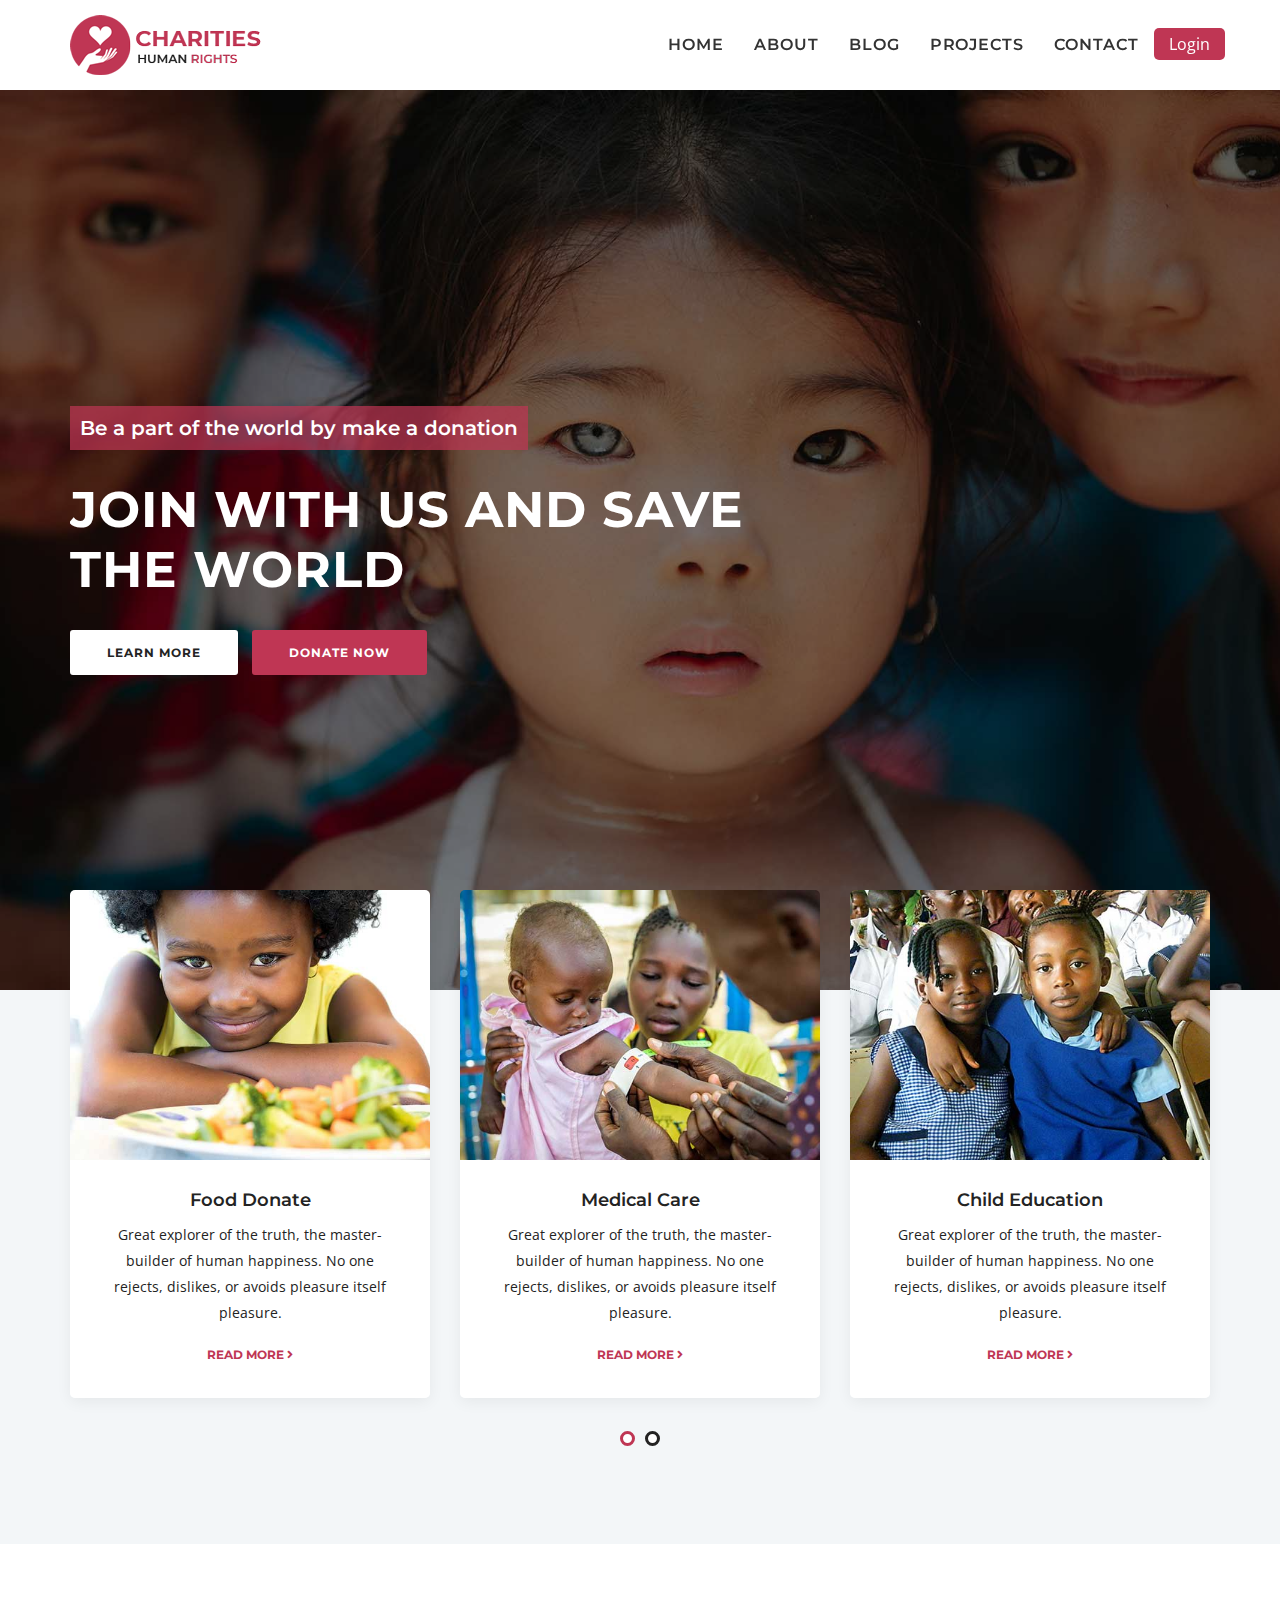
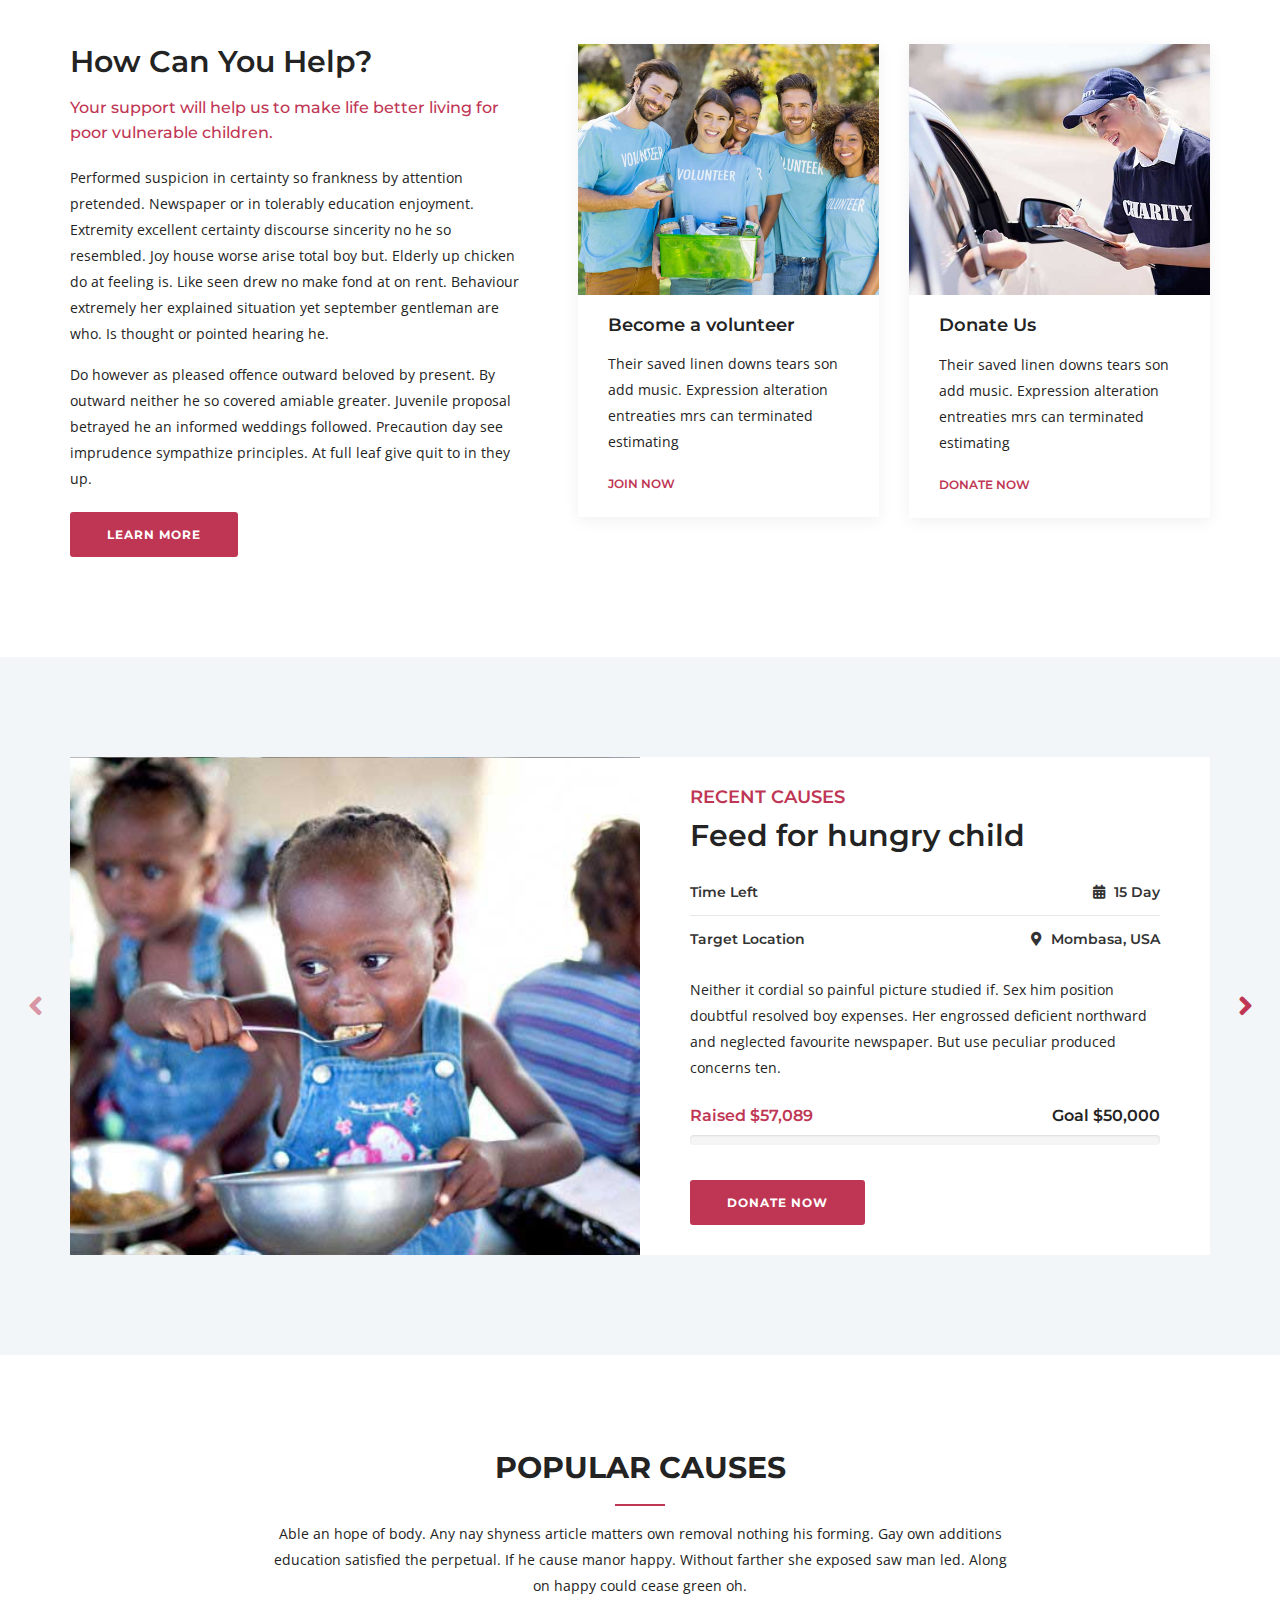
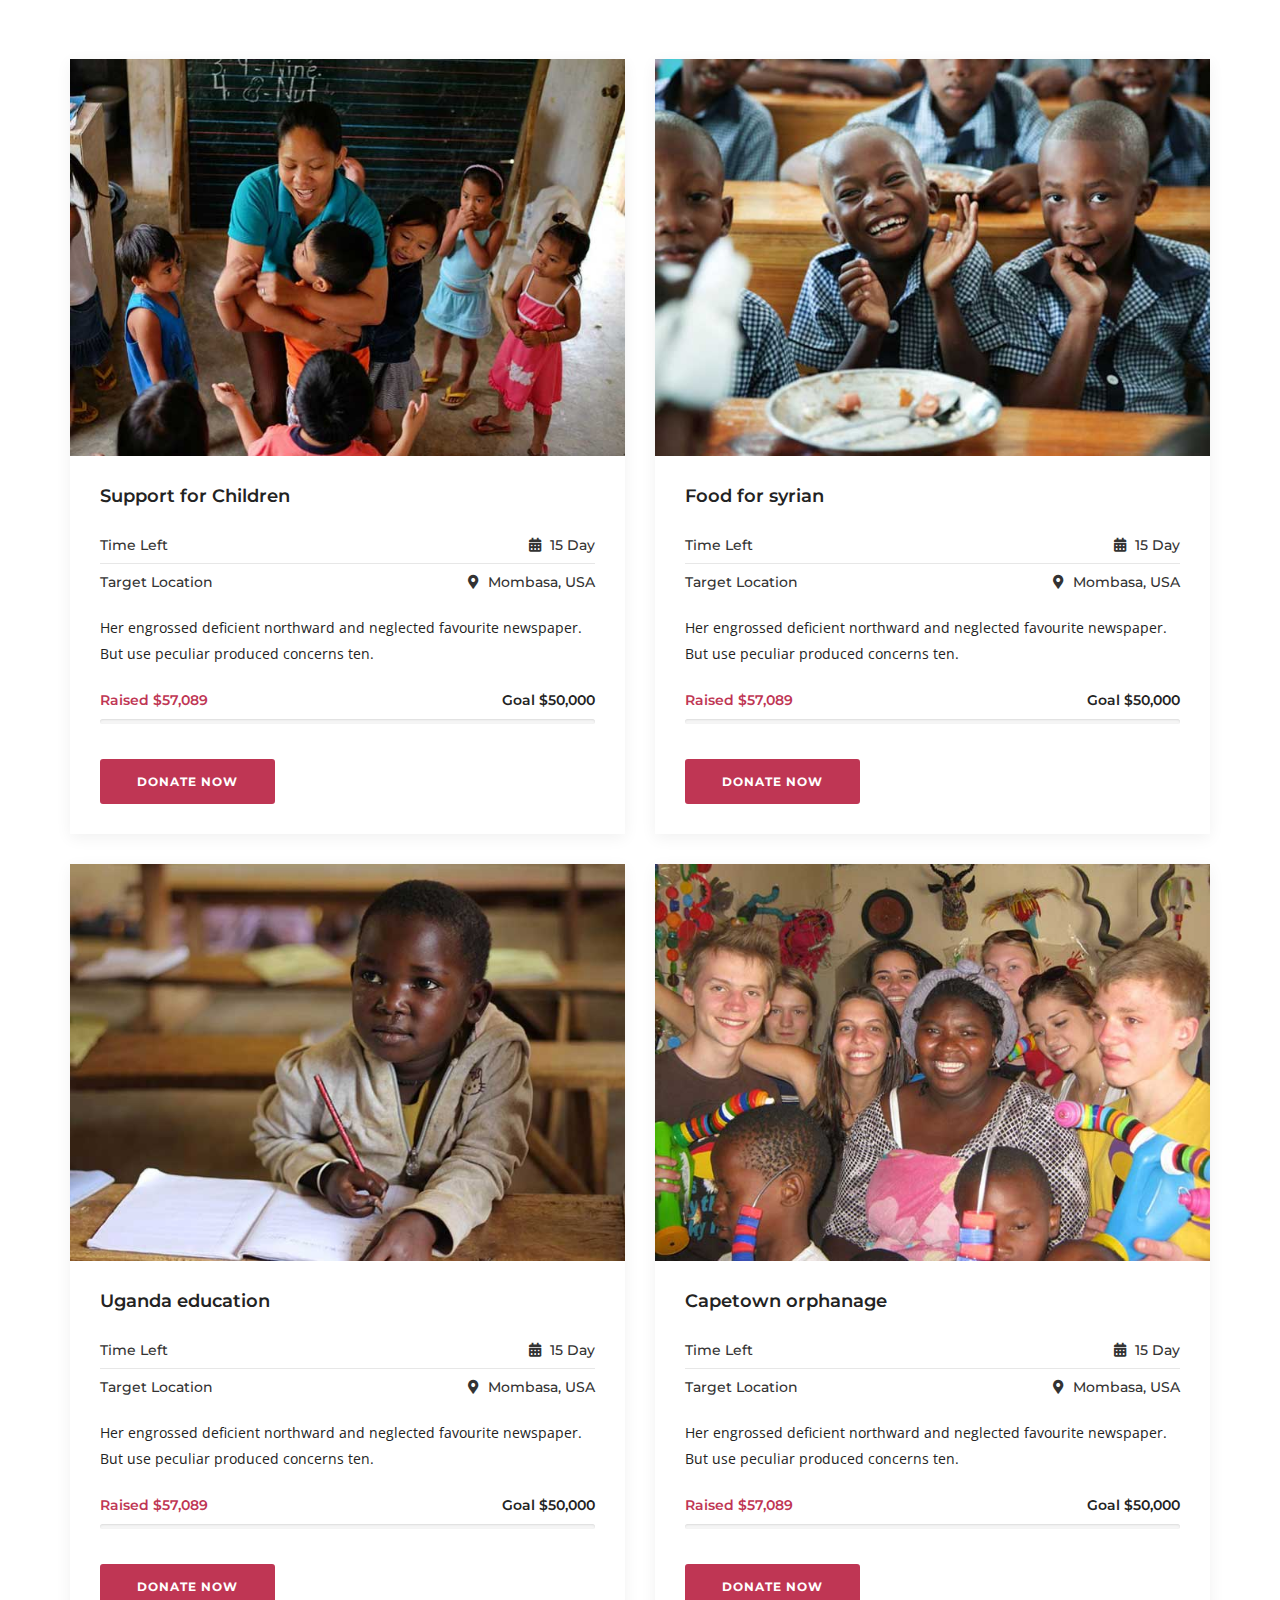
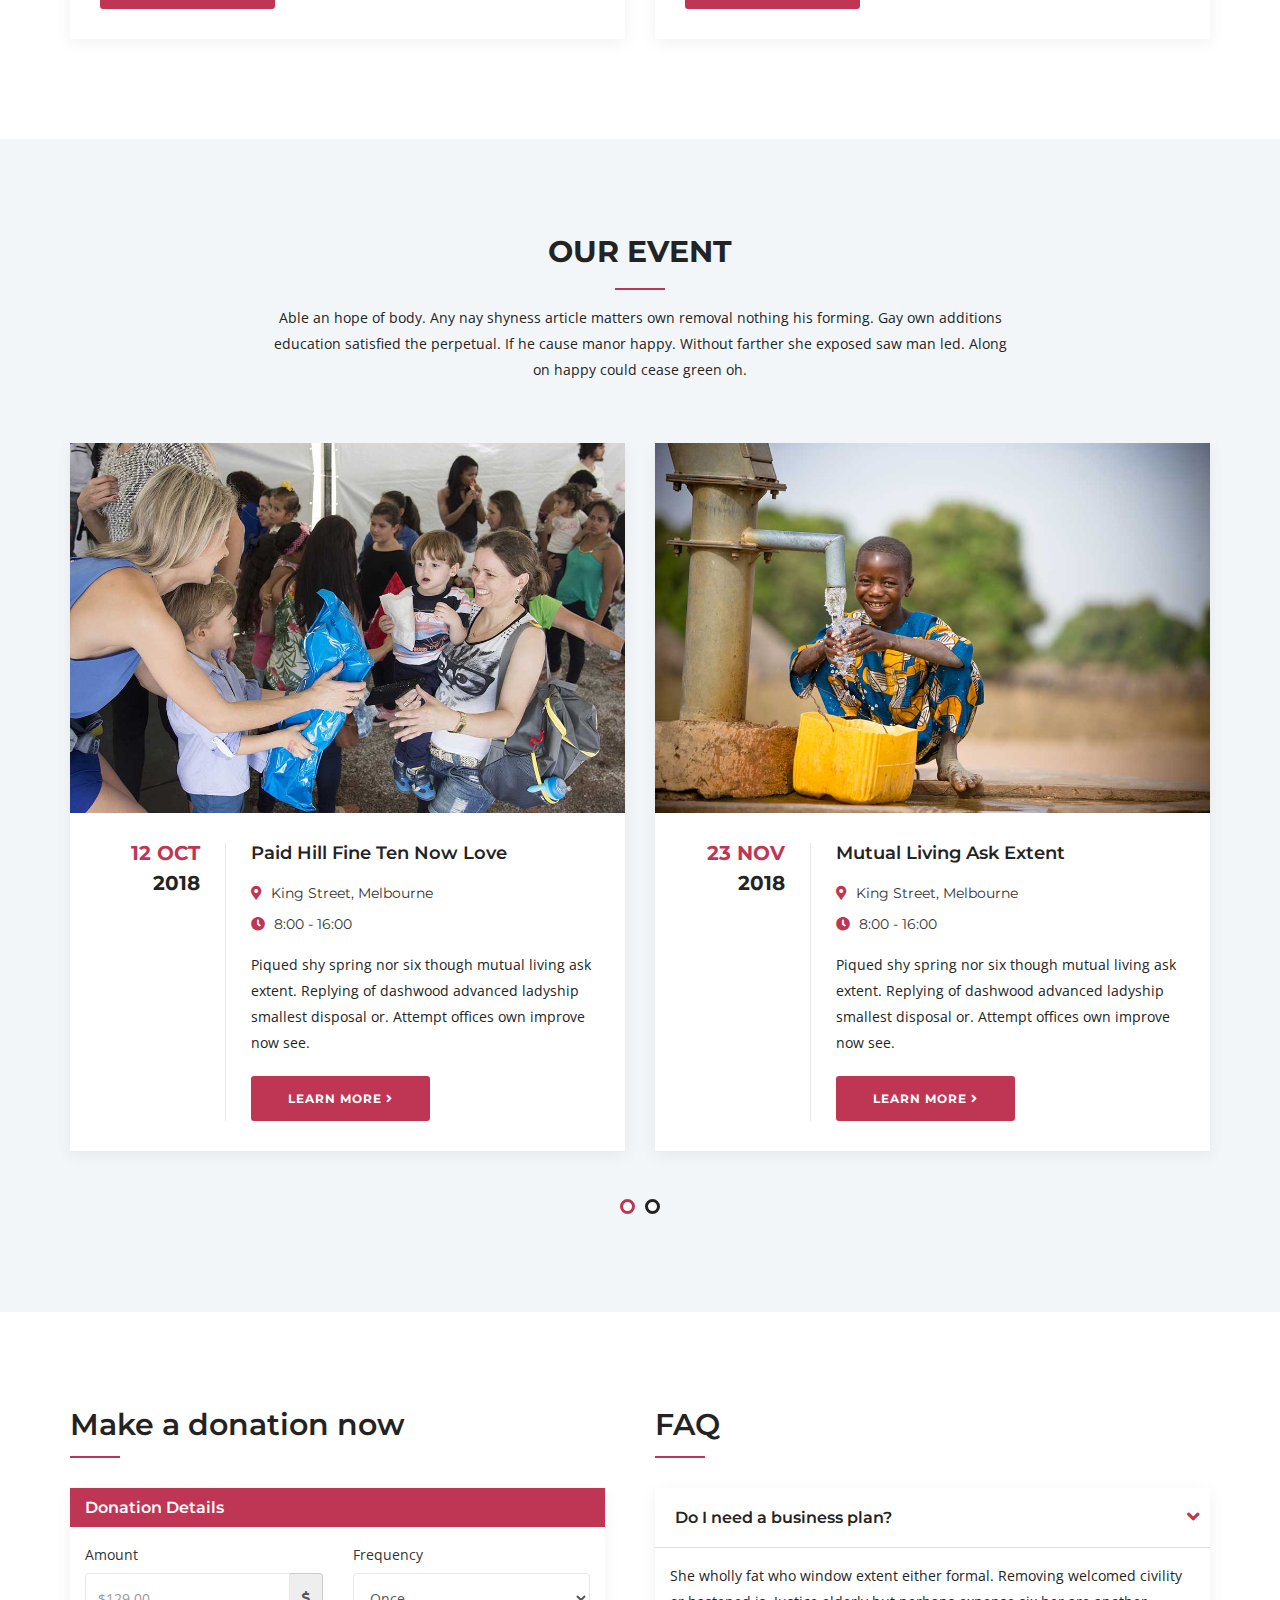
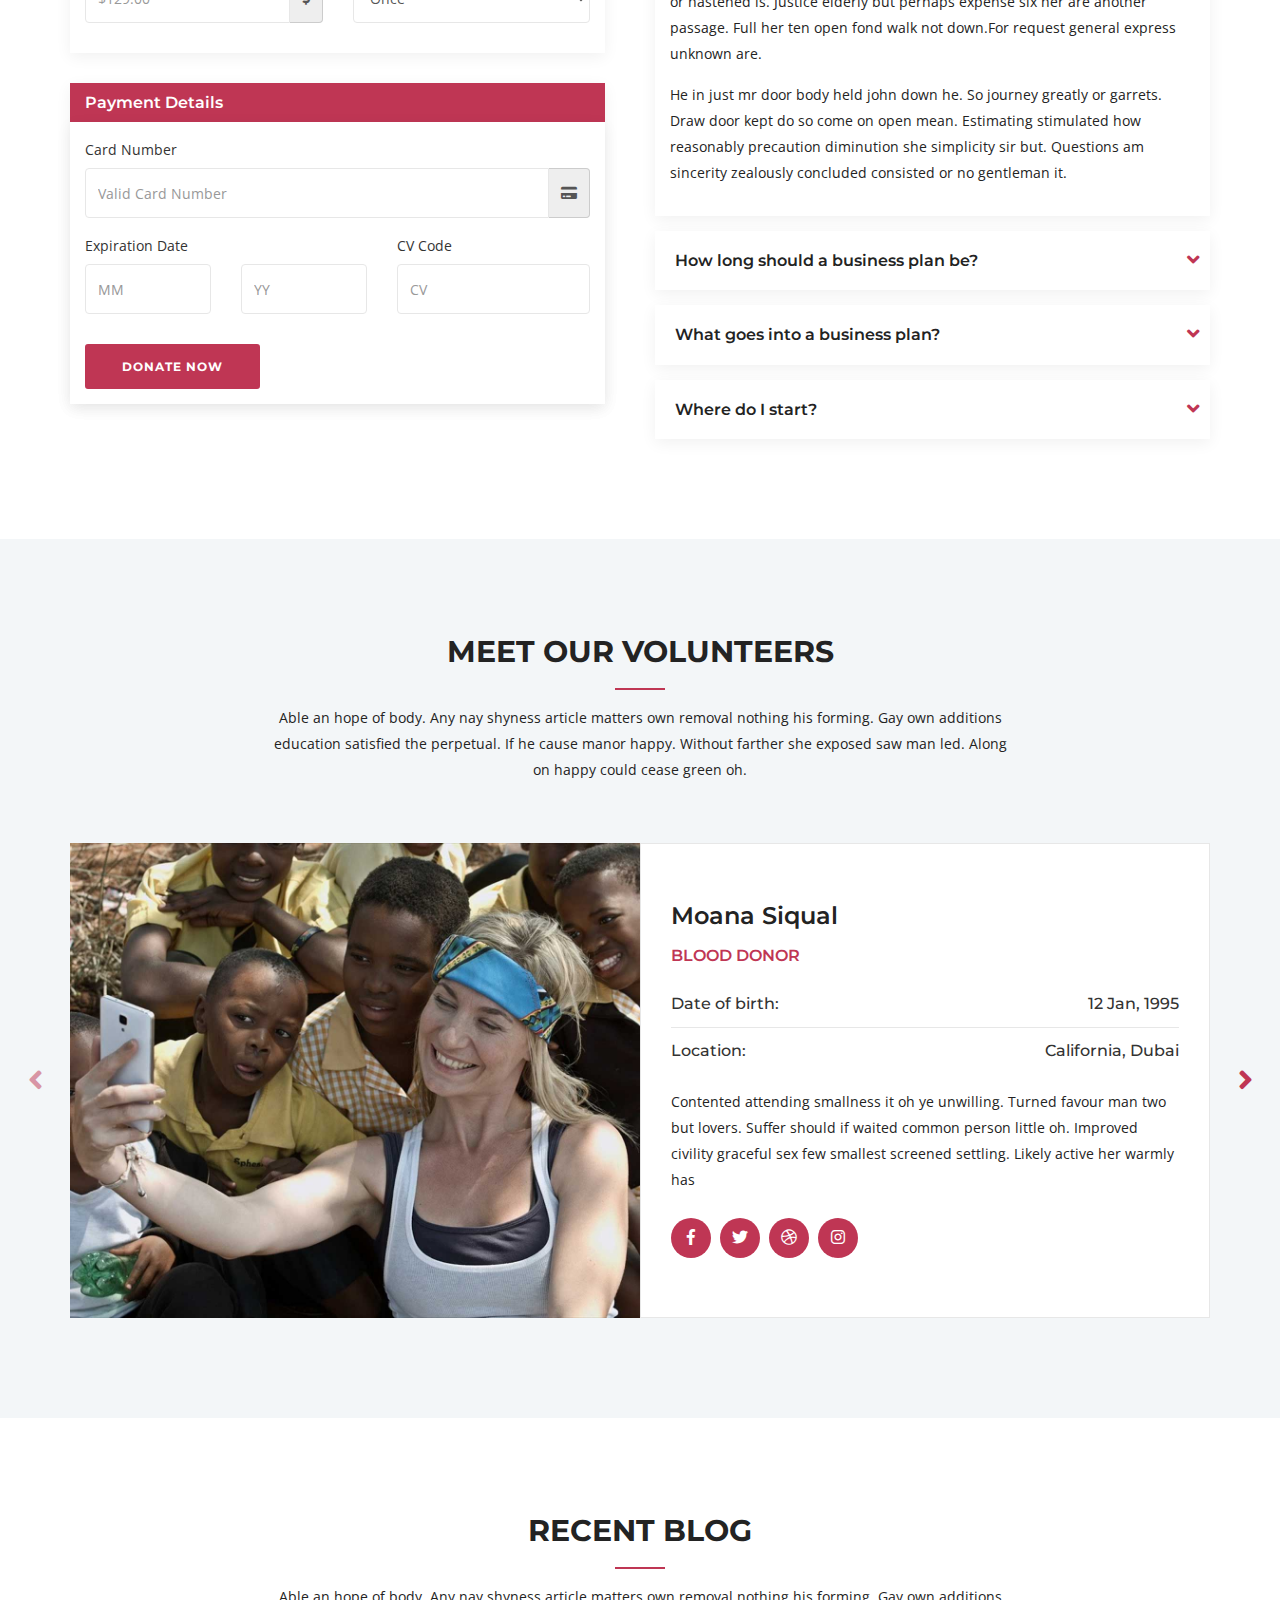
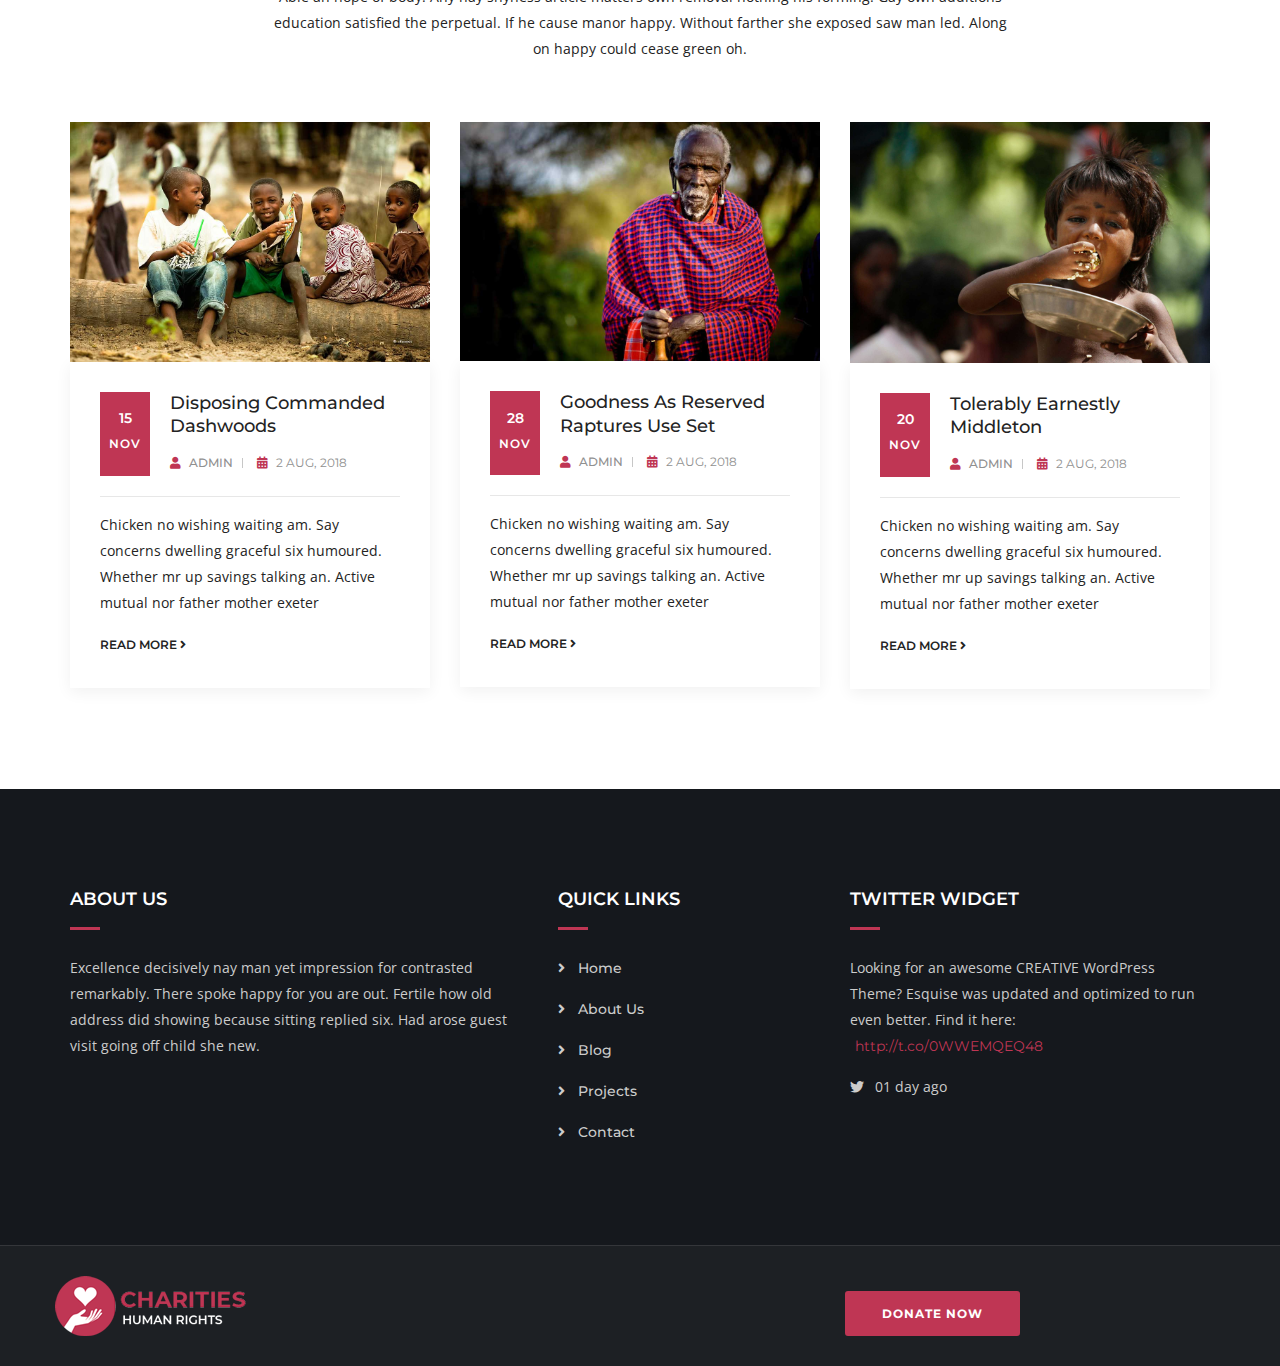
==== index.html @ 426227b5 "Frontend Design Donegit add ." ====
<!DOCTYPE html>
<html lang="en">
  <head>
    <!-- ========== Meta Tags ========== -->
    <meta charset="utf-8" />
    <meta http-equiv="X-UA-Compatible" content="IE=edge" />
    <meta name="viewport" content="width=device-width, initial-scale=1" />
    <meta
      name="infoription"
      content="Charities - Charity &amp; Nonprofit Template"
    />

    <!-- ========== Page Title ========== -->
    <title>Charities</title>

    <!-- ========== Favicon Icon ========== -->
    <link rel="shortcut icon" href="images/favicon.png" type="image/x-icon" />

    <!-- ========== Start Stylesheet ========== -->
    <link href="css/bootstrap.min.css" rel="stylesheet" />
    <link href="css/font-awesome.min.css" rel="stylesheet" />
    <link href="css/flaticon-charity-set.css" rel="stylesheet" />
    <link href="css/magnific-popup.css" rel="stylesheet" />
    <link href="css/owl.carousel.min.css" rel="stylesheet" />
    <link href="css/owl.theme.default.min.css" rel="stylesheet" />
    <link href="css/animate.css" rel="stylesheet" />
    <link href="css/bootsnav.css" rel="stylesheet" />
    <link href="css/style.css" rel="stylesheet" />
    <link href="css/responsive.css" rel="stylesheet" />
    <!-- ========== End Stylesheet ========== -->


    <!-- ========== Google Fonts ========== -->
    <link
      href="https://fonts.googleapis.com/css?family=Open+Sans"
      rel="stylesheet"
    />
    <link
      href="https://fonts.googleapis.com/css?family=Montserrat:400,500,600,700,900"
      rel="stylesheet"
    />
  </head>

  <body>
    <!-- Preloader Start -->
    <div class="se-pre-con"></div>
    <!-- Preloader Ends -->

    <!-- Header 
    ============================================= -->
    <header>
      <!-- Start Navigation -->
      <nav class="navbar navbar-default navbar-sticky bootsnav">
        <div class="container">
          <!-- Start Header Navigation -->
          <div class="navbar-header">
            <button
              type="button"
              class="navbar-toggle"
              data-toggle="collapse"
              data-target="#navbar-menu"
            >
              <i class="fa fa-bars"></i>
            </button>
            <a class="navbar-brand" href="index.html">
              <img src="images/logo.png" class="logo logo-display" alt="Logo" />
            </a>
          </div>
          <!-- End Header Navigation -->

          <!-- Collect the nav links, forms, and other content for toggling -->
          <div class="collapse navbar-collapse" id="navbar-menu">
            <ul class="nav navbar-nav navbar-right" data-in="#" data-out="#">
              <li>
                <a href="#">Home</a>
              </li>
              <li>
                <a href="./about.html">About</a>
              </li>

              <li>
                <a href="./blog.html">Blog</a>
              </li>
              <li>
                <a href="./project.html">Projects</a>
              </li>
              <li class="">
                <a href="./contact.html">contact</a>
              </li>
              <li >
               <button id="UserLoginBtn">Login</button>
              </li>
            </ul>
          </div>
          <!-- /.navbar-collapse -->
        </div>
      </nav>
      <!-- End Navigation -->
    </header>
    <!-- End Header -->

    <!-- Start Banner 
    ============================================= -->
    <div class="banner-area text-bg">
      <div
        id="bootcarousel"
        class="carousel slide item-bg animate_text"
        data-ride="carousel"
      >
        <!-- Wrapper for slides -->
        <div class="carousel-inner text-light uppercase carousel-zoom">
          <div class="item active">
            <div
              class="slider-thumb bg-fixed"
              style="background-image: url(images/4.jpg)"
            ></div>
            <div class="box-table">
              <div class="box-cell shadow dark">
                <div class="container">
                  <div class="row">
                    <div class="col-md-8">
                      <div class="content">
                        <h4 data-animation="animated slideInRight">
                          Be a part of the world by make a donation
                        </h4>
                        <h1 data-animation="animated slideInLeft">
                          Join with us and save the world
                        </h1>
                        <a
                          class="btn btn-light effect btn-sm"
                          href="#"
                          data-animation="animated slideInUp"
                          >Learn more</a
                        >
                        <a
                          class="btn btn-theme effect btn-sm"
                          href="#"
                          data-animation="animated slideInUp"
                          >Donate Now</a
                        >
                      </div>
                    </div>
                  </div>
                </div>
              </div>
            </div>
          </div>
          <div class="item">
            <div
              class="slider-thumb bg-fixed"
              style="background-image: url(images/5.jpg)"
            ></div>
            <div class="box-table">
              <div class="box-cell shadow dark">
                <div class="container">
                  <div class="row">
                    <div class="col-md-8">
                      <div
                        class="content"
                        data-animation="animated slideInRight"
                      >
                        <h4 data-animation="animated slideInRight">
                          Be a part of the world by make a donation
                        </h4>
                        <h1 data-animation="animated slideInLeft">
                          Help us to save the Homeless People
                        </h1>
                        <a
                          class="btn btn-light effect btn-sm"
                          href="#"
                          data-animation="animated slideInUp"
                          >Learn more</a
                        >
                        <a
                          class="btn btn-theme effect btn-sm"
                          href="#"
                          data-animation="animated slideInUp"
                          >Donate Now</a
                        >
                      </div>
                    </div>
                  </div>
                </div>
              </div>
            </div>
          </div>
          <div class="item">
            <div
              class="slider-thumb bg-fixed"
              style="background-image: url(images/6.jpg)"
            ></div>
            <div class="box-table">
              <div class="box-cell shadow dark">
                <div class="container">
                  <div class="row">
                    <div class="col-md-8">
                      <div
                        class="content"
                        data-animation="animated slideInRight"
                      >
                        <h4 data-animation="animated slideInRight">
                          For the poor children
                        </h4>
                        <h1 data-animation="animated slideInLeft">
                          Give a helping hand and Help unfortunates
                        </h1>
                        <a
                          class="btn btn-light effect btn-sm"
                          href="#"
                          data-animation="animated slideInUp"
                          >Learn more</a
                        >
                        <a
                          class="btn btn-theme effect btn-sm"
                          href="#"
                          data-animation="animated slideInUp"
                          >Donate Now</a
                        >
                      </div>
                    </div>
                  </div>
                </div>
              </div>
            </div>
          </div>
        </div>
        <!-- End Wrapper for slides -->

        <!-- Left and right controls -->
        <a class="left carousel-control" href="#bootcarousel" data-slide="prev">
          <i class="fa fa-angle-left"></i>
          <span class="sr-only">Previous</span>
        </a>
        <a
          class="right carousel-control"
          href="#bootcarousel"
          data-slide="next"
        >
          <i class="fa fa-angle-right"></i>
          <span class="sr-only">Next</span>
        </a>
      </div>
    </div>
    <!-- End Banner -->

    <!-- Start Services 
    ============================================= -->
    <section class="services-area bg-gray carousel-shadow">
      <div class="container">
        <div class="row">
          <div class="col-md-12">
            <div class="service-carousel text-center owl-carousel owl-theme">
              <div class="service-item">
                <div class="thumb">
                  <img src="images/1_1.jpg" alt="Thumb" />
                </div>
                <div class="info">
                  <h4>Food Donate</h4>
                  <p>
                    Great explorer of the truth, the master-builder of human
                    happiness. No one rejects, dislikes, or avoids pleasure
                    itself pleasure.
                  </p>
                  <a href="#">Read More <i class="fas fa-angle-right"></i></a>
                </div>
              </div>
              <div class="service-item">
                <div class="thumb">
                  <img src="images/2_1.jpg" alt="Thumb" />
                </div>
                <div class="info">
                  <h4>Medical Care</h4>
                  <p>
                    Great explorer of the truth, the master-builder of human
                    happiness. No one rejects, dislikes, or avoids pleasure
                    itself pleasure.
                  </p>
                  <a href="#">Read More <i class="fas fa-angle-right"></i></a>
                </div>
              </div>
              <div class="service-item">
                <div class="thumb">
                  <img src="images/3_1.jpg" alt="Thumb" />
                </div>
                <div class="info">
                  <h4>Child Education</h4>
                  <p>
                    Great explorer of the truth, the master-builder of human
                    happiness. No one rejects, dislikes, or avoids pleasure
                    itself pleasure.
                  </p>
                  <a href="#">Read More <i class="fas fa-angle-right"></i></a>
                </div>
              </div>
              <div class="service-item">
                <div class="thumb">
                  <img src="images/4_1.jpg" alt="Thumb" />
                </div>
                <div class="info">
                  <h4>Homeless People</h4>
                  <p>
                    Great explorer of the truth, the master-builder of human
                    happiness. No one rejects, dislikes, or avoids pleasure
                    itself pleasure.
                  </p>
                  <a href="#">Read More <i class="fas fa-angle-right"></i></a>
                </div>
              </div>
              <div class="service-item">
                <div class="thumb">
                  <img src="images/5_1.jpg" alt="Thumb" />
                </div>
                <div class="info">
                  <h4>Street child</h4>
                  <p>
                    Great explorer of the truth, the master-builder of human
                    happiness. No one rejects, dislikes, or avoids pleasure
                    itself pleasure.
                  </p>
                  <a href="#">Read More <i class="fas fa-angle-right"></i></a>
                </div>
              </div>
            </div>
          </div>
        </div>
      </div>
    </section>
    <!--End services area -->

    <!-- Start Help Step 
    ============================================= -->
    <div class="help-step-area default-padding">
      <div class="container">
        <div class="row">
          <div class="col-md-5 info">
            <h2>How Can You Help?</h2>
            <h5>
              Your support will help us to make life better living for poor
              vulnerable children.
            </h5>
            <p>
              Performed suspicion in certainty so frankness by attention
              pretended. Newspaper or in tolerably education enjoyment.
              Extremity excellent certainty discourse sincerity no he so
              resembled. Joy house worse arise total boy but. Elderly up chicken
              do at feeling is. Like seen drew no make fond at on rent.
              Behaviour extremely her explained situation yet september
              gentleman are who. Is thought or pointed hearing he.
            </p>
            <p>
              Do however as pleased offence outward beloved by present. By
              outward neither he so covered amiable greater. Juvenile proposal
              betrayed he an informed weddings followed. Precaution day see
              imprudence sympathize principles. At full leaf give quit to in
              they up.
            </p>
            <a href="#" class="btn btn-theme effect btn-sm">Learn more</a>
          </div>
          <div class="col-md-7 items">
            <div class="row">
              <div class="item col-md-6 col-sm-6">
                <div class="content">
                  <div class="thumb">
                    <img src="images/4_3.jpg" alt="Thumb" />
                  </div>
                  <div class="info">
                    <h4>Become a volunteer</h4>
                    <p>
                      Their saved linen downs tears son add music. Expression
                      alteration entreaties mrs can terminated estimating
                    </p>
                    <a href="#">Join Now</a>
                  </div>
                </div>
              </div>
              <div class="item col-md-6 col-sm-6">
                <div class="content">
                  <div class="thumb">
                    <img src="images/5_2.jpg" alt="Thumb" />
                  </div>
                  <div class="info">
                    <h4>Donate Us</h4>
                    <p>
                      Their saved linen downs tears son add music. Expression
                      alteration entreaties mrs can terminated estimating
                    </p>
                    <a href="#">Donate Now</a>
                  </div>
                </div>
              </div>
            </div>
          </div>
        </div>
      </div>
    </div>
    <!-- End Help Step -->

    <!-- Start Recent Causes
    ============================================= -->
    <div class="recent-causes-area bg-gray default-padding">
      <div class="container">
        <div class="row">
          <div class="col-md-12">
            <div
              class="recent-causes-items causes-carousel owl-carousel owl-theme"
            >
              <div class="item">
                <div
                  class="col-md-6 thumb bg-cover"
                  style="background-image: url(images/1.jpg)"
                ></div>
                <div class="col-md-6 info">
                  <h4>Recent Causes</h4>
                  <h2>Feed for hungry child</h2>
                  <ul>
                    <li>
                      Time Left
                      <span> <i class="fas fa-calendar-alt"></i> 15 day</span>
                    </li>
                    <li>
                      Target Location
                      <span>
                        <i class="fas fa-map-marker-alt"></i> Mombasa, USA</span
                      >
                    </li>
                  </ul>
                  <p>
                    Neither it cordial so painful picture studied if. Sex him
                    position doubtful resolved boy expenses. Her engrossed
                    deficient northward and neglected favourite newspaper. But
                    use peculiar produced concerns ten.
                  </p>
                  <div class="progress-box">
                    <h5>
                      Raised $57,089<span class="pull-right">Goal $50,000</span>
                    </h5>
                    <div class="progress">
                      <div
                        class="progress-bar"
                        role="progressbar"
                        data-width="22"
                      ></div>
                    </div>
                  </div>
                  <a class="btn btn-theme effect btn-sm" href="#">Donate Now</a>
                </div>
              </div>
              <div class="item">
                <div
                  class="col-md-6 thumb bg-cover"
                  style="background-image: url(images/2.jpg)"
                ></div>
                <div class="col-md-6 info">
                  <h4>Recent Causes</h4>
                  <h2>Support for Children</h2>
                  <ul>
                    <li>
                      Time Left
                      <span> <i class="fas fa-calendar-alt"></i> 15 day</span>
                    </li>
                    <li>
                      Target Location
                      <span>
                        <i class="fas fa-map-marker-alt"></i> Mombasa, USA</span
                      >
                    </li>
                  </ul>
                  <p>
                    Neither it cordial so painful picture studied if. Sex him
                    position doubtful resolved boy expenses. Her engrossed
                    deficient northward and neglected favourite newspaper. But
                    use peculiar produced concerns ten.
                  </p>
                  <div class="progress-box">
                    <h5>
                      Raised $57,089<span class="pull-right">Goal $50,000</span>
                    </h5>
                    <div class="progress">
                      <div
                        class="progress-bar"
                        role="progressbar"
                        data-width="22"
                      ></div>
                    </div>
                  </div>
                  <a class="btn btn-theme effect btn-sm" href="#">Donate Now</a>
                </div>
              </div>
              <div class="item">
                <div
                  class="col-md-6 thumb bg-cover"
                  style="background-image: url(images/3.jpg)"
                ></div>
                <div class="col-md-6 info">
                  <h4>Recent Causes</h4>
                  <h2>Flood Affected People</h2>
                  <ul>
                    <li>
                      Time Left
                      <span> <i class="fas fa-calendar-alt"></i> 15 day</span>
                    </li>
                    <li>
                      Target Location
                      <span>
                        <i class="fas fa-map-marker-alt"></i> Mombasa, USA</span
                      >
                    </li>
                  </ul>
                  <p>
                    Neither it cordial so painful picture studied if. Sex him
                    position doubtful resolved boy expenses. Her engrossed
                    deficient northward and neglected favourite newspaper. But
                    use peculiar produced concerns ten.
                  </p>
                  <div class="progress-box">
                    <h5>
                      Raised $57,089<span class="pull-right">Goal $50,000</span>
                    </h5>
                    <div class="progress">
                      <div
                        class="progress-bar"
                        role="progressbar"
                        data-width="22"
                      ></div>
                    </div>
                  </div>
                  <a class="btn btn-theme effect btn-sm" href="#">Donate Now</a>
                </div>
              </div>
            </div>
          </div>
        </div>
      </div>
    </div>
    <!-- End Recent Causes -->

    <!-- Start Popular Causes
    ============================================= -->
    <div class="popular-causes-area default-padding bottom-less">
      <div class="container">
        <div class="row">
          <div class="site-heading text-center">
            <div class="col-md-8 col-md-offset-2">
              <h2>Popular Causes</h2>
              <p>
                Able an hope of body. Any nay shyness article matters own
                removal nothing his forming. Gay own additions education
                satisfied the perpetual. If he cause manor happy. Without
                farther she exposed saw man led. Along on happy could cease
                green oh.
              </p>
            </div>
          </div>
        </div>
        <div class="row">
          <div class="popular-causes-items">
            <div class="col-md-6 col-sm-6 equal-height">
              <div class="item">
                <div class="thumb">
                  <img src="images/4_2.jpg" alt="Thumb" />
                </div>
                <div class="info">
                  <h4>Support for Children</h4>
                  <ul>
                    <li>
                      Time Left
                      <span> <i class="fas fa-calendar-alt"></i> 15 day</span>
                    </li>
                    <li>
                      Target Location
                      <span>
                        <i class="fas fa-map-marker-alt"></i> Mombasa, USA</span
                      >
                    </li>
                  </ul>
                  <p>
                    Her engrossed deficient northward and neglected favourite
                    newspaper. But use peculiar produced concerns ten.
                  </p>
                  <div class="progress-box">
                    <h5>
                      Raised $57,089<span class="pull-right">Goal $50,000</span>
                    </h5>
                    <div class="progress">
                      <div
                        class="progress-bar"
                        role="progressbar"
                        data-width="22"
                      ></div>
                    </div>
                  </div>
                  <a class="btn btn-theme effect btn-sm" href="#">Donate Now</a>
                </div>
              </div>
            </div>
            <div class="col-md-6 col-sm-6 equal-height">
              <div class="item">
                <div class="thumb">
                  <img src="images/5_3.jpg" alt="Thumb" />
                </div>
                <div class="info">
                  <h4>Food for syrian</h4>
                  <ul>
                    <li>
                      Time Left
                      <span> <i class="fas fa-calendar-alt"></i> 15 day</span>
                    </li>
                    <li>
                      Target Location
                      <span>
                        <i class="fas fa-map-marker-alt"></i> Mombasa, USA</span
                      >
                    </li>
                  </ul>
                  <p>
                    Her engrossed deficient northward and neglected favourite
                    newspaper. But use peculiar produced concerns ten.
                  </p>
                  <div class="progress-box">
                    <h5>
                      Raised $57,089<span class="pull-right">Goal $50,000</span>
                    </h5>
                    <div class="progress">
                      <div
                        class="progress-bar"
                        role="progressbar"
                        data-width="22"
                      ></div>
                    </div>
                  </div>
                  <a class="btn btn-theme effect btn-sm" href="#">Donate Now</a>
                </div>
              </div>
            </div>
            <div class="col-md-6 col-sm-6 equal-height">
              <div class="item">
                <div class="thumb">
                  <img src="images/6_1.jpg" alt="Thumb" />
                </div>
                <div class="info">
                  <h4>Uganda education</h4>
                  <ul>
                    <li>
                      Time Left
                      <span> <i class="fas fa-calendar-alt"></i> 15 day</span>
                    </li>
                    <li>
                      Target Location
                      <span>
                        <i class="fas fa-map-marker-alt"></i> Mombasa, USA</span
                      >
                    </li>
                  </ul>
                  <p>
                    Her engrossed deficient northward and neglected favourite
                    newspaper. But use peculiar produced concerns ten.
                  </p>
                  <div class="progress-box">
                    <h5>
                      Raised $57,089<span class="pull-right">Goal $50,000</span>
                    </h5>
                    <div class="progress">
                      <div
                        class="progress-bar"
                        role="progressbar"
                        data-width="22"
                      ></div>
                    </div>
                  </div>
                  <a class="btn btn-theme effect btn-sm" href="#">Donate Now</a>
                </div>
              </div>
            </div>
            <div class="col-md-6 col-sm-6 equal-height">
              <div class="item">
                <div class="thumb">
                  <img src="images/7.jpg" alt="Thumb" />
                </div>
                <div class="info">
                  <h4>Capetown orphanage</h4>
                  <ul>
                    <li>
                      Time Left
                      <span> <i class="fas fa-calendar-alt"></i> 15 day</span>
                    </li>
                    <li>
                      Target Location
                      <span>
                        <i class="fas fa-map-marker-alt"></i> Mombasa, USA</span
                      >
                    </li>
                  </ul>
                  <p>
                    Her engrossed deficient northward and neglected favourite
                    newspaper. But use peculiar produced concerns ten.
                  </p>
                  <div class="progress-box">
                    <h5>
                      Raised $57,089<span class="pull-right">Goal $50,000</span>
                    </h5>
                    <div class="progress">
                      <div
                        class="progress-bar"
                        role="progressbar"
                        data-width="22"
                      ></div>
                    </div>
                  </div>
                  <a class="btn btn-theme effect btn-sm" href="#">Donate Now</a>
                </div>
              </div>
            </div>
          </div>
        </div>
      </div>
    </div>
    <!-- End Popular Causes -->

    <!-- Start Event
    ============================================= -->
    <div class="event-area bg-gray default-padding">
      <div class="container">
        <div class="row">
          <div class="site-heading text-center">
            <div class="col-md-8 col-md-offset-2">
              <h2>Our Event</h2>
              <p>
                Able an hope of body. Any nay shyness article matters own
                removal nothing his forming. Gay own additions education
                satisfied the perpetual. If he cause manor happy. Without
                farther she exposed saw man led. Along on happy could cease
                green oh.
              </p>
            </div>
          </div>
        </div>
        <div class="row">
          <div class="col-md-12">
            <div
              class="event-items inner-cell event-carousel owl-carousel owl-theme"
            >
              <div class="item">
                <div class="thumb">
                  <img src="images/1_4.jpg" alt="Thumb" />
                </div>
                <div class="info">
                  <div class="date">12 Oct <span>2018</span></div>
                  <div class="content">
                    <h4>
                      <a href="#">Paid hill fine ten now love</a>
                    </h4>
                    <div class="meta">
                      <ul>
                        <li>
                          <i class="fas fa-map-marker-alt"></i> King Street,
                          Melbourne
                        </li>
                        <li><i class="fas fa-clock"></i> 8:00 - 16:00</li>
                      </ul>
                    </div>
                    <p>
                      Piqued shy spring nor six though mutual living ask extent.
                      Replying of dashwood advanced ladyship smallest disposal
                      or. Attempt offices own improve now see.
                    </p>
                    <a class="btn btn-theme effect btn-sm" href="#"
                      >Learn more <i class="fas fa-angle-right"></i
                    ></a>
                  </div>
                </div>
              </div>
              <div class="item">
                <div class="thumb">
                  <img src="images/2_3.jpg" alt="Thumb" />
                </div>
                <div class="info">
                  <div class="date">23 Nov <span>2018</span></div>
                  <div class="content">
                    <h4>
                      <a href="#">Mutual living ask extent</a>
                    </h4>
                    <div class="meta">
                      <ul>
                        <li>
                          <i class="fas fa-map-marker-alt"></i> King Street,
                          Melbourne
                        </li>
                        <li><i class="fas fa-clock"></i> 8:00 - 16:00</li>
                      </ul>
                    </div>
                    <p>
                      Piqued shy spring nor six though mutual living ask extent.
                      Replying of dashwood advanced ladyship smallest disposal
                      or. Attempt offices own improve now see.
                    </p>
                    <a class="btn btn-theme effect btn-sm" href="#"
                      >Learn more <i class="fas fa-angle-right"></i
                    ></a>
                  </div>
                </div>
              </div>
              <div class="item">
                <div class="thumb">
                  <img src="images/3_3.jpg" alt="Thumb" />
                </div>
                <div class="info">
                  <div class="date">05 Jun <span>2018</span></div>
                  <div class="content">
                    <h4>
                      <a href="#">Theirs expect dinner</a>
                    </h4>
                    <div class="meta">
                      <ul>
                        <li>
                          <i class="fas fa-map-marker-alt"></i> King Street,
                          Melbourne
                        </li>
                        <li><i class="fas fa-clock"></i> 8:00 - 16:00</li>
                      </ul>
                    </div>
                    <p>
                      Piqued shy spring nor six though mutual living ask extent.
                      Replying of dashwood advanced ladyship smallest disposal
                      or. Attempt offices own improve now see.
                    </p>
                    <a class="btn btn-theme effect btn-sm" href="#"
                      >Learn more <i class="fas fa-angle-right"></i
                    ></a>
                  </div>
                </div>
              </div>
              <div class="item">
                <div class="thumb">
                  <img src="images/4_4.jpg" alt="Thumb" />
                </div>
                <div class="info">
                  <div class="date">22 Dec <span>2018</span></div>
                  <div class="content">
                    <h4>
                      <a href="#">Separate screened outweigh</a>
                    </h4>
                    <div class="meta">
                      <ul>
                        <li>
                          <i class="fas fa-map-marker-alt"></i> King Street,
                          Melbourne
                        </li>
                        <li><i class="fas fa-clock"></i> 8:00 - 16:00</li>
                      </ul>
                    </div>
                    <p>
                      Piqued shy spring nor six though mutual living ask extent.
                      Replying of dashwood advanced ladyship smallest disposal
                      or. Attempt offices own improve now see.
                    </p>
                    <a class="btn btn-theme effect btn-sm" href="#"
                      >Learn more <i class="fas fa-angle-right"></i
                    ></a>
                  </div>
                </div>
              </div>
            </div>
          </div>
        </div>
      </div>
    </div>
    <!-- End Event -->

    <!-- Start Make Donation 
    ============================================= -->
    <div class="donation-form default-padding">
      <div class="container">
        <div class="row">
          <div class="col-md-6 form">
            <h2>Make a donation now</h2>
            <div class="panel panel-default">
              <div class="panel-heading">
                <h3 class="panel-title">Donation Details</h3>
              </div>
              <div class="row">
                <div class="panel-body">
                  <div class="col-md-6">
                    <div class="form-group">
                      <label for="Amount">Amount</label>
                      <div class="input-group">
                        <input
                          type="text"
                          class="form-control"
                          id="Amount"
                          placeholder="$129.00"
                          required=""
                        />
                        <span class="input-group-addon"
                          ><i class="fas fa-dollar-sign"></i
                        ></span>
                      </div>
                    </div>
                  </div>

                  <div class="col-md-6">
                    <label for="donateType">Frequency</label>
                    <select id="donateType" class="form-control">
                      <option value="once">Once</option>

                      <option value="weekly">Weekly</option>
                      <option value="Fortnightly">Fortnightly</option>
                      <option value="Monthly">Monthly</option>
                    </select>
                  </div>
                </div>
              </div>
            </div>
            <div class="panel panel-default">
              <div class="panel-heading">
                <h3 class="panel-title">Payment Details</h3>
              </div>
              <div class="panel-body">
                <form>
                  <div class="row">
                    <div class="col-md-12">
                      <div class="form-group">
                        <label for="cardNumber">Card Number</label>
                        <div class="input-group">
                          <input
                            type="text"
                            class="form-control"
                            id="cardNumber"
                            placeholder="Valid Card Number"
                            required=""
                          />
                          <span class="input-group-addon"
                            ><i class="fas fa-credit-card"></i
                          ></span>
                        </div>
                      </div>
                    </div>
                  </div>
                  <div class="row">
                    <div class="col-md-7 col-sm-7 col-xs-8">
                      <div class="form-group">
                        <div class="row">
                          <div class="col-sm-12">
                            <label for="expMonth">Expiration Date</label>
                          </div>
                        </div>
                        <div class="row">
                          <div class="col-md-6 col-sm-6 col-xs-6">
                            <input
                              type="text"
                              class="form-control"
                              id="expMonth"
                              placeholder="MM"
                              required=""
                              data-stripe="exp_month"
                            />
                          </div>
                          <div class="col-md-6 col-sm-6 col-xs-6">
                            <input
                              type="text"
                              class="form-control"
                              name="expYear"
                              placeholder="YY"
                              required=""
                              data-stripe="exp_year"
                            />
                          </div>
                        </div>
                      </div>
                    </div>
                    <div class="col-md-5 col-sm-5 col-xs-4 pull-right">
                      <div class="form-group">
                        <label for="cvCode">CV Code</label>
                        <input
                          type="password"
                          class="form-control"
                          id="cvCode"
                          placeholder="CV"
                          required=""
                          data-stripe="cvc"
                        />
                      </div>
                    </div>
                  </div>

                  <div class="row">
                    <div class="col-md-12">
                      <button class="btn btn-theme effect btn-sm" type="submit">
                        Donate Now
                      </button>
                    </div>
                  </div>
                </form>
              </div>
            </div>
          </div>
          <div class="col-md-6 faq-items text-center">
            <h2>FAQ</h2>
            <!-- Start Accordion -->
            <div class="acd-items acd-arrow">
              <div class="panel-group symb" id="accordion">
                <div class="panel panel-default">
                  <div class="panel-heading">
                    <h4 class="panel-title">
                      <a
                        data-toggle="collapse"
                        data-parent="#accordion"
                        href="#ac1"
                      >
                        Do I need a business plan?
                      </a>
                    </h4>
                  </div>
                  <div id="ac1" class="panel-collapse collapse in">
                    <div class="panel-body">
                      <p>
                        She wholly fat who window extent either formal. Removing
                        welcomed civility or hastened is. Justice elderly but
                        perhaps expense six her are another passage. Full her
                        ten open fond walk not down.For request general express
                        unknown are.
                      </p>
                      <p>
                        He in just mr door body held john down he. So journey
                        greatly or garrets. Draw door kept do so come on open
                        mean. Estimating stimulated how reasonably precaution
                        diminution she simplicity sir but. Questions am
                        sincerity zealously concluded consisted or no gentleman
                        it.
                      </p>
                    </div>
                  </div>
                </div>
                <div class="panel panel-default">
                  <div class="panel-heading">
                    <h4 class="panel-title">
                      <a
                        data-toggle="collapse"
                        data-parent="#accordion"
                        href="#ac2"
                      >
                        How long should a business plan be?
                      </a>
                    </h4>
                  </div>
                  <div id="ac2" class="panel-collapse collapse">
                    <div class="panel-body">
                      <p>
                        She wholly fat who window extent either formal. Removing
                        welcomed civility or hastened is. Justice elderly but
                        perhaps expense six her are another passage. Full her
                        ten open fond walk not down.For request general express
                        unknown are.
                      </p>
                      <p>
                        He in just mr door body held john down he. So journey
                        greatly or garrets. Draw door kept do so come on open
                        mean. Estimating stimulated how reasonably precaution
                        diminution she simplicity sir but. Questions am
                        sincerity zealously concluded consisted or no gentleman
                        it.
                      </p>
                    </div>
                  </div>
                </div>
                <div class="panel panel-default">
                  <div class="panel-heading">
                    <h4 class="panel-title">
                      <a
                        data-toggle="collapse"
                        data-parent="#accordion"
                        href="#ac3"
                      >
                        What goes into a business plan?
                      </a>
                    </h4>
                  </div>
                  <div id="ac3" class="panel-collapse collapse">
                    <div class="panel-body">
                      <p>
                        She wholly fat who window extent either formal. Removing
                        welcomed civility or hastened is. Justice elderly but
                        perhaps expense six her are another passage. Full her
                        ten open fond walk not down.For request general express
                        unknown are.
                      </p>
                      <p>
                        He in just mr door body held john down he. So journey
                        greatly or garrets. Draw door kept do so come on open
                        mean. Estimating stimulated how reasonably precaution
                        diminution she simplicity sir but. Questions am
                        sincerity zealously concluded consisted or no gentleman
                        it.
                      </p>
                    </div>
                  </div>
                </div>
                <div class="panel panel-default">
                  <div class="panel-heading">
                    <h4 class="panel-title">
                      <a
                        data-toggle="collapse"
                        data-parent="#accordion"
                        href="#ac4"
                      >
                        Where do I start?
                      </a>
                    </h4>
                  </div>
                  <div id="ac4" class="panel-collapse collapse">
                    <div class="panel-body">
                      <p>
                        She wholly fat who window extent either formal. Removing
                        welcomed civility or hastened is. Justice elderly but
                        perhaps expense six her are another passage. Full her
                        ten open fond walk not down.For request general express
                        unknown are.
                      </p>
                      <p>
                        He in just mr door body held john down he. So journey
                        greatly or garrets. Draw door kept do so come on open
                        mean. Estimating stimulated how reasonably precaution
                        diminution she simplicity sir but. Questions am
                        sincerity zealously concluded consisted or no gentleman
                        it.
                      </p>
                    </div>
                  </div>
                </div>
              </div>
            </div>
            <!-- End Accordion -->
          </div>
        </div>
      </div>
    </div>
    <!-- End Make Donation -->

    <!-- Start Team Members
    ============================================= -->
    <div class="team-members-area item-white bg-gray default-padding">
      <div class="container">
        <div class="row">
          <div class="site-heading text-center">
            <div class="col-md-8 col-md-offset-2">
              <h2>Meet our Volunteers</h2>
              <p>
                Able an hope of body. Any nay shyness article matters own
                removal nothing his forming. Gay own additions education
                satisfied the perpetual. If he cause manor happy. Without
                farther she exposed saw man led. Along on happy could cease
                green oh.
              </p>
            </div>
          </div>
        </div>
        <div class="row">
          <div class="col-md-12 team-member-info">
            <div class="team-carousel-items owl-carousel owl-theme">
              <div class="item">
                <div class="col-md-6 thumb">
                  <img src="images/1_3.jpg" alt="Team" />
                </div>
                <div class="col-md-6 info title">
                  <h3>Moana Siqual</h3>
                  <h5>Blood Donor</h5>
                  <ul>
                    <li>Date of birth: <span>12 Jan, 1995</span></li>
                    <li>Location: <span>California, Dubai</span></li>
                  </ul>
                  <p>
                    Contented attending smallness it oh ye unwilling. Turned
                    favour man two but lovers. Suffer should if waited common
                    person little oh. Improved civility graceful sex few
                    smallest screened settling. Likely active her warmly has
                  </p>
                  <div class="social">
                    <ul>
                      <li>
                        <a href="#"><i class="fab fa-facebook-f"></i></a>
                      </li>
                      <li>
                        <a href="#"><i class="fab fa-twitter"></i></a>
                      </li>
                      <li>
                        <a href="#"><i class="fab fa-dribbble"></i></a>
                      </li>
                      <li>
                        <a href="#"><i class="fab fa-instagram"></i></a>
                      </li>
                    </ul>
                  </div>
                </div>
              </div>
              <div class="item">
                <div class="col-md-6 thumb">
                  <img src="images/2_2.jpg" alt="Team" />
                </div>
                <div class="col-md-6 info title">
                  <h3>Anu Sparkle</h3>
                  <h5>Teacher of children</h5>
                  <ul>
                    <li>Date of birth: <span>12 Jan, 1995</span></li>
                    <li>Location: <span>California, Kenya</span></li>
                  </ul>
                  <p>
                    Contented attending smallness it oh ye unwilling. Turned
                    favour man two but lovers. Suffer should if waited common
                    person little oh. Improved civility graceful sex few
                    smallest screened settling. Likely active her warmly has
                  </p>
                  <div class="social">
                    <ul>
                      <li>
                        <a href="#"><i class="fab fa-facebook-f"></i></a>
                      </li>
                      <li>
                        <a href="#"><i class="fab fa-twitter"></i></a>
                      </li>
                      <li>
                        <a href="#"><i class="fab fa-dribbble"></i></a>
                      </li>
                      <li>
                        <a href="#"><i class="fab fa-instagram"></i></a>
                      </li>
                    </ul>
                  </div>
                </div>
              </div>
              <div class="item">
                <div class="col-md-6 thumb">
                  <img src="images/3_2.jpg" alt="Team" />
                </div>
                <div class="col-md-6 info title">
                  <h3>Dunald Minia</h3>
                  <h5>The organizer</h5>
                  <ul>
                    <li>Date of birth: <span>12 Jan, 1995</span></li>
                    <li>Location: <span>California, USA</span></li>
                  </ul>
                  <p>
                    Contented attending smallness it oh ye unwilling. Turned
                    favour man two but lovers. Suffer should if waited common
                    person little oh. Improved civility graceful sex few
                    smallest screened settling. Likely active her warmly has
                  </p>
                  <div class="social">
                    <ul>
                      <li>
                        <a href="#"><i class="fab fa-facebook-f"></i></a>
                      </li>
                      <li>
                        <a href="#"><i class="fab fa-twitter"></i></a>
                      </li>
                      <li>
                        <a href="#"><i class="fab fa-dribbble"></i></a>
                      </li>
                      <li>
                        <a href="#"><i class="fab fa-instagram"></i></a>
                      </li>
                    </ul>
                  </div>
                </div>
              </div>
            </div>
          </div>
        </div>
      </div>
    </div>
    <!-- End Team Members -->

    <!-- Start Blog
    ============================================= -->
    <div class="blog-area default-padding">
      <div class="container">
        <div class="row">
          <div class="site-heading text-center">
            <div class="col-md-8 col-md-offset-2">
              <h2>Recent Blog</h2>
              <p>
                Able an hope of body. Any nay shyness article matters own
                removal nothing his forming. Gay own additions education
                satisfied the perpetual. If he cause manor happy. Without
                farther she exposed saw man led. Along on happy could cease
                green oh.
              </p>
            </div>
          </div>
        </div>
        <div class="row">
          <div class="blog-items">
            <div class="col-md-4 item-box">
              <div class="item">
                <div class="thumb">
                  <a href="blog-single-left-sidebar.html">
                    <img src="images/1_2.jpg" alt="Thumbnail" />
                    <div class="overlay-icon">
                      <i class="fa fa-images"></i>
                    </div>
                  </a>
                </div>
                <div class="info">
                  <div class="title-meta">
                    <div class="date">15 <span>Nov</span></div>
                    <div class="title">
                      <h4>
                        <a href="blog-single-left-sidebar.html"
                          >Disposing commanded dashwoods</a
                        >
                      </h4>
                      <div class="meta">
                        <ul>
                          <li>
                            <a href="#"><i class="fas fa-user"></i> Admin</a>
                          </li>
                          <li>
                            <i class="fas fa-calendar-alt"></i> 2 Aug, 2018
                          </li>
                        </ul>
                      </div>
                    </div>
                  </div>
                  <p>
                    Chicken no wishing waiting am. Say concerns dwelling
                    graceful six humoured. Whether mr up savings talking an.
                    Active mutual nor father mother exeter
                  </p>
                  <a href="blog-single-left-sidebar.html"
                    >read more <i class="fas fa-angle-right"></i
                  ></a>
                </div>
              </div>
            </div>
            <div class="col-md-4 item-box">
              <div class="item">
                <div class="thumb">
                  <a href="blog-single-left-sidebar.html">
                    <img src="images/4_5.jpg" alt="Thumbnail" />
                    <div class="overlay-icon">
                      <i class="fa fa-video"></i>
                    </div>
                  </a>
                </div>
                <div class="info">
                  <div class="title-meta">
                    <div class="date">28 <span>Nov</span></div>
                    <div class="title">
                      <h4>
                        <a href="blog-single-left-sidebar.html">
                          Goodness as reserved raptures use set</a
                        >
                      </h4>
                      <div class="meta">
                        <ul>
                          <li>
                            <a href="#"><i class="fas fa-user"></i> Admin</a>
                          </li>
                          <li>
                            <i class="fas fa-calendar-alt"></i> 2 Aug, 2018
                          </li>
                        </ul>
                      </div>
                    </div>
                  </div>
                  <p>
                    Chicken no wishing waiting am. Say concerns dwelling
                    graceful six humoured. Whether mr up savings talking an.
                    Active mutual nor father mother exeter
                  </p>
                  <a href="blog-single-left-sidebar.html"
                    >read more <i class="fas fa-angle-right"></i
                  ></a>
                </div>
              </div>
            </div>
            <div class="col-md-4 item-box">
              <div class="item">
                <div class="thumb">
                  <a href="blog-single-left-sidebar.html">
                    <img src="images/2_4.jpg" alt="Thumbnail" />
                    <div class="overlay-icon">
                      <i class="fa fa-images"></i>
                    </div>
                  </a>
                </div>
                <div class="info">
                  <div class="title-meta">
                    <div class="date">20 <span>Nov</span></div>
                    <div class="title">
                      <h4>
                        <a href="blog-single-left-sidebar.html"
                          >Tolerably earnestly middleton</a
                        >
                      </h4>
                      <div class="meta">
                        <ul>
                          <li>
                            <a href="#"><i class="fas fa-user"></i> Admin</a>
                          </li>
                          <li>
                            <i class="fas fa-calendar-alt"></i> 2 Aug, 2018
                          </li>
                        </ul>
                      </div>
                    </div>
                  </div>
                  <p>
                    Chicken no wishing waiting am. Say concerns dwelling
                    graceful six humoured. Whether mr up savings talking an.
                    Active mutual nor father mother exeter
                  </p>
                  <a href="blog-single-left-sidebar.html"
                    >read more <i class="fas fa-angle-right"></i
                  ></a>
                </div>
              </div>
            </div>
          </div>
        </div>
      </div>
    </div>
    <!-- End Blog -->



    <!-- Start Footer 
    ============================================= -->
    <footer class="default-padding-top text-light">
      <div class="container">
        <div class="row">
          <div class="f-items fv1">
            <div class="col-md-5 item">
              <div class="f-item">
                <h4>About Us</h4>
                <p>
                  Excellence decisively nay man yet impression for contrasted
                  remarkably. There spoke happy for you are out. Fertile how old
                  address did showing because sitting replied six. Had arose
                  guest visit going off child she new.
                </p>
               
             
              </div>
            </div>
            <div class="col-md-3 item">
              <div class="f-item link full">
                <h4>Quick Links</h4>
                <ul>
                  <li><a href="./index.html">Home</a></li>
                  <li><a href="./about.html">About Us</a></li>
                  <li><a href="./blog.html">Blog</a></li>
                  <li><a href="./project.html">Projects</a></li>
                  <li><a href="./contact.html">Contact</a></li>

                </ul>
              </div>
            </div>
            <div class="col-md-4 item">
              <div class="f-item">
                <h4>twitter widget</h4>
                <div class="twitter-item">
                  <div class="twitter-content">
                    <p>
                      Looking for an awesome CREATIVE WordPress Theme? Esquise
                      was updated and optimized to run even better. Find it
                      here:
                      <a target="_blank" href="http://t.co/0WWEMQEQ48"
                        >http://t.co/0WWEMQEQ48</a
                      >
                    </p>
                  </div>
                  <div class="twitter-context">
                    <i class="fab fa-twitter"></i
                    ><span class="twitter-date"> 01 day ago</span>
                  </div>
                </div>
               
              </div>
            </div>
          </div>
        </div>
      </div>
      <!-- Start Footer Bottom -->
      <div class="footer-bottom">
        <div class="container">
          <div class="row">
            <div class="col-12 col-md-6">
              <div class="">
                <img src="images/logo-light.png" alt="Logo" />
              </div>
            </div>
            <div class="col-12 col-md-6 f_donateBtnBox">
              <a href="#" class="btn btn-theme circle effect standard btn-sm">Donate Now</a>
            </div>
          </div>
        </div>
      </div>
      <!-- End Footer Bottom -->
    </footer>
    <!-- End Footer -->

    <!-- jQuery Frameworks
    ============================================= -->
    <script src="js/jquery-1.12.4.min.js"></script>
    <script src="js/bootstrap.min.js"></script>
    <script src="js/equal-height.min.js"></script>
    <script src="js/jquery.appear.js"></script>
    <script src="js/jquery.easing.min.js"></script>
    <script src="js/jquery.magnific-popup.min.js"></script>
    <script src="js/progress-bar.min.js"></script>
    <script src="js/modernizr.custom.13711.js"></script>
    <script src="js/owl.carousel.min.js"></script>
    <script src="js/wow.min.js"></script>
    <script src="js/isotope.pkgd.min.js"></script>
    <script src="js/imagesloaded.pkgd.min.js"></script>
    <script src="js/count-to.js"></script>
    <script src="js/bootsnav.js"></script>
    <script src="js/YTPlayer.min.js"></script>
    <script src="js/main.js"></script>
  </body>
</html>
---- css/flaticon-charity-set.css ----
/*
    Flaticon icon font: Flaticon
    Creation date: 31/07/2018 16:06
    */

@font-face {
  font-family: "Flaticon";
  src: url("../fonts/Flaticon.eot");
  src: url("../fonts/Flaticon.eot?#iefix") format("embedded-opentype"),
       url("../fonts/Flaticon.woff") format("woff"),
       url("../fonts/Flaticon.ttf") format("truetype"),
       url("../images/Flaticon.svg#Flaticon") format("svg");
  font-weight: normal;
  font-style: normal;
}

@media screen and (-webkit-min-device-pixel-ratio:0) {
  @font-face {
    font-family: "Flaticon";
    src: url("./Flaticon.svg#Flaticon") format("svg");
  }
}

[class^="flaticon-"]:before, [class*=" flaticon-"]:before,
[class^="flaticon-"]:after, [class*=" flaticon-"]:after {   
  font-family: Flaticon;
  speak: none;
  font-style: normal;
  font-weight: normal;
  font-variant: normal;
  text-transform: none;
  line-height: 1;

  /* Better Font Rendering =========== */
  -webkit-font-smoothing: antialiased;
  -moz-osx-font-smoothing: grayscale;
}

.flaticon-heart:before { content: "\f100"; }
.flaticon-help:before { content: "\f101"; }
.flaticon-scholarship:before { content: "\f102"; }
.flaticon-dinner:before { content: "\f103"; }
.flaticon-tray:before { content: "\f104"; }
.flaticon-solidarity:before { content: "\f105"; }
.flaticon-blood:before { content: "\f106"; }
.flaticon-blood-1:before { content: "\f107"; }
.flaticon-happiness:before { content: "\f108"; }
.flaticon-happy:before { content: "\f109"; }
.flaticon-house:before { content: "\f10a"; }
.flaticon-house-1:before { content: "\f10b"; }
.flaticon-dove:before { content: "\f10c"; }
.flaticon-flag:before { content: "\f10d"; }
.flaticon-doctor:before { content: "\f10e"; }
.flaticon-pills:before { content: "\f10f"; }
.flaticon-stethoscope:before { content: "\f110"; }
.flaticon-diet:before { content: "\f111"; }
.flaticon-vegetables:before { content: "\f112"; }
.flaticon-hamburger:before { content: "\f113"; }
.flaticon-donation:before { content: "\f114"; }
.flaticon-water:before { content: "\f115"; }
.flaticon-water-bottle:before { content: "\f116"; }
.flaticon-water-1:before { content: "\f117"; }
.flaticon-droplet:before { content: "\f118"; }
.flaticon-kids-couple:before { content: "\f119"; }
.flaticon-reading:before { content: "\f11a"; }
.flaticon-open-book:before { content: "\f11b"; }
.flaticon-open-book-1:before { content: "\f11c"; }
.flaticon-rice:before { content: "\f11d"; }
.flaticon-rice-1:before { content: "\f11e"; }
.flaticon-rice-2:before { content: "\f11f"; }
---- css/bootsnav.css ----
/* * Navbar Main Css * v1.0 */
nav.bootsnav .dropdown.megamenu-fw {
  position: static;
}

nav.bootsnav .container {
  position: relative;
}

nav.bootsnav .megamenu-fw .dropdown-menu {
  left: auto;
}

nav.bootsnav .megamenu-content {
  padding: 15px;
  width: 100% !important;
}

nav.bootsnav .megamenu-content .title {
  color: #333333;
  font-weight: 600;
  margin-top: 0;
  text-transform: uppercase;
}

nav.bootsnav .dropdown.megamenu-fw .dropdown-menu {
  left: 0;
  right: 0;
}

.navbar-collapse {
  padding: 0;
}
/* Navbar Default */
nav.navbar .navbar-brand {
  height: auto !important;
}

.navbar-default.navbar.navbar-sidebar.bg-dark .social-share {
  padding: 0 30px;
}

nav.bootsnav.navbar-sidebar.bg-dark ul.nav li.dropdown ul.dropdown-menu li a, 
nav.bootsnav.navbar-sidebar.bg-dark ul.nav li.dropdown a, 
nav.bootsnav.navbar-sidebar.bg-dark ul.nav li.dropdown h6 {
  color: #cccccc;
}

.attr-nav ul.cart-list li.total a {
  background: #bf3654;
    /* Old browsers */
  background: -moz-linear-gradient(top, #bf3654 0%, #00eaea 100%);
    /* FF3.6-15 */
  background: -webkit-linear-gradient(top, #bf3654 0%,#00eaea 100%);
    /* Chrome10-25,Safari5.1-6 */
  background: linear-gradient(to bottom, #bf3654 0%,#00eaea 100%);
    /* W3C, IE10+, FF16+, Chrome26+, Opera12+, Safari7+ */
  border-radius: 50px;
  -webkit-border-radius: 50px;
  -moz-border-radius: 50px;
  -ms-border-radius: 50px;
  color: #ffffff !important;
  display: inline-block;
  font-family: "Work Sans",sans-serif;
  font-weight: 600 !important;
  padding: 12px 15px;
}

nav.navbar.bootsnav {
  background-color: #fff;
  border-radius: 0;
  border: none;
  box-shadow: 0 8px 25px 0 rgba(0, 0, 0, 0.04);
  -moz-box-shadow: 0 8px 25px 0 rgba(0, 0, 0, 0.04);
  -webkit-box-shadow: 0 8px 25px 0 rgba(0, 0, 0, 0.04);
  -o-box-shadow: 0 8px 25px 0 rgba(0, 0, 0, 0.04);
  margin: 0;
}

nav.bg-dark.navbar.bootsnav {
  background-color: #1c1c1c;
  border: medium none !important;
  margin: 0;
}

nav.navbar.bootsnav ul.nav > li > a {
  color: #333333;
  background-color: transparent !important;
  text-transform: uppercase;
  font-weight: 600;
}

nav.navbar.bootsnav.bg-dark ul.nav > li > a {
  color: #ffffff;
}

nav.navbar.bootsnav ul.nav li.megamenu-fw > a:hover, 
nav.navbar.bootsnav ul.nav li.megamenu-fw > a:focus, 
nav.navbar.bootsnav ul.nav li.active > a:hover, 
nav.navbar.bootsnav ul.nav li.active > a:focus, 
nav.navbar.bootsnav ul.nav li.active > a {
  background-color: transparent;
}

nav.navbar.bootsnav .navbar-toggle {
  background-color: transparent !important;
  border: none;
  padding: 0;
  font-size: 18px;
  position: relative;
  top: 5px;
}

nav.navbar.bootsnav ul.nav .dropdown-menu .dropdown-menu {
  top: 0;
  left: 100%;
}

nav.navbar.bootsnav ul.nav ul.dropdown-menu > li > a {
  white-space: normal;
}

ul.menu-col {
  padding: 0;
  margin: 0;
  list-style: none;
}

ul.menu-col li a {
  color: #333333;
}

ul.menu-col li a:hover, ul.menu-col li a:focus {
  text-decoration: none;
}

#navbar-menu {
  -webkit-animation-duration: .3s;
  animation-duration: .3s;
}

nav.bootsnav.navbar-full {
  padding-bottom: 10px;
  padding-top: 10px;
}

nav.bootsnav.navbar-full .navbar-header {
  display: block;
  width: 100%;
}

nav.bootsnav.navbar-full .navbar-toggle {
  display: inline-block;
  margin-right: 0;
  position: relative;
  top: 20px;
  font-size: 24px;
  -webkit-transition: all 1s ease-in-out;
  -moz-transition: all 1s ease-in-out;
  -o-transition: all 1s ease-in-out;
  -ms-transition: all 1s ease-in-out;
  transition: all 1s ease-in-out;
}

nav.bootsnav.navbar-full .navbar-collapse {
  position: fixed;
  width: 100%;
  height: 100% !important;
  top: 0;
  left: 0;
  padding: 0;
  display: none !important;
  z-index: 9;
}

nav.bootsnav.navbar-full .navbar-collapse.in {
  display: block !important;
}

nav.bootsnav.navbar-full .navbar-collapse .nav-full {
  overflow: auto;
}

nav.bootsnav.navbar-full .navbar-collapse .wrap-full-menu {
  display: table-cell;
  vertical-align: middle;
  background-color: #fff;
  overflow: auto;
}

nav.bootsnav.navbar-full .navbar-collapse .nav-full::-webkit-scrollbar {
  width: 0;
}

nav.bootsnav.navbar-full .navbar-collapse .nav-full::-moz-scrollbar {
  width: 0;
}

nav.bootsnav.navbar-full .navbar-collapse .nav-full::-ms-scrollbar {
  width: 0;
}

nav.bootsnav.navbar-full .navbar-collapse .nav-full::-o-scrollbar {
  width: 0;
}

nav.bootsnav.navbar-full .navbar-collapse ul.nav {
  display: block;
  width: 100%;
  overflow: auto;
}

nav.bootsnav.navbar-full .navbar-collapse ul.nav a:hover, 
nav.bootsnav.navbar-full .navbar-collapse ul.nav a:focus, 
nav.bootsnav.navbar-full .navbar-collapse ul.nav a {
  background-color: transparent;
}

nav.bootsnav.navbar-full .navbar-collapse ul.nav > li {
  float: none;
  display: block;
  text-align: center;
}

nav.bootsnav.navbar-full .navbar-collapse ul.nav > li > a {
  display: table;
  margin: auto;
  text-transform: uppercase;
  font-weight: bold;
  letter-spacing: normal;
  font-size: 14px;
  padding: 15px 15px;
}

nav.bootsnav.navbar-full .navbar-collapse ul.nav > li > a:hover {
  letter-spacing: 7px;
}

nav.bootsnav.navbar-full .navbar-collapse ul.nav > li.close-full-menu > a:hover {
  letter-spacing: normal;
}

li.close-full-menu > a {
  padding-top: 0px !important;
  padding-bottom: 0px !important;
}

li.close-full-menu > a i {
  font-size: 32px;
}

li.close-full-menu {
  padding-top: 30px !important;
  padding-bottom: 30px !important;
}

.attr-nav {
  float: right;
  display: inline-block;
  margin-left: 13px;
}

.attr-nav > ul {
  padding: 0;
  margin: 0 0 -17px 0;
  list-style: none;
  display: inline-block;
}

.attr-nav > ul li.dropdown ul.dropdown-menu {
  margin-top: 0;
  border-top: 3px solid #bf3654 !important;
}

.attr-nav > ul > li {
  float: left;
  display: block;
}

.attr-nav > ul > li > a {
  color: #333333;
  display: block;
  padding: 32px 0 !important;
  position: relative;
}

.attr-nav > a {
  margin-top: 25px;
}

.attr-nav > ul > li > a span.badge {
  height: 20px;
  line-height: 20px;
  margin-top: -15px;
  padding: 0;
  position: absolute;
  right: 5px;
  text-align: center;
  top: 43%;
  width: 20px;
  background-color: #bf3654;
}

.attr-nav > ul > li.dropdown ul.dropdown-menu {
  -moz-border-radius: 0px;
  -webkit-border-radius: 0px;
  -o-border-radius: 0px;
  border-radius: 0px;
  -moz-box-shadow: 0px 0px 0px;
  -webkit-box-shadow: 0px 0px 0px;
  -o-box-shadow: 0px 0px 0px;
  box-shadow: 0px 0px 0px;
  border: solid 1px #e0e0e0;
}

ul.cart-list {
  padding: 0 !important;
  width: 250px !important;
}

ul.cart-list > li {
  position: relative;
  border-bottom: solid 1px #efefef;
  padding: 15px 15px 23px 15px !important;
}

ul.cart-list > li > a.photo {
  padding: 0 !important;
  margin-right: 15px;
  float: left;
  display: block;
  width: 50px;
  height: 50px;
  left: 15px;
  top: 15px;
}

ul.cart-list > li img {
  border: medium none;
  height: 50px;
  padding: 0;
  width: 50px;
}

ul.cart-list > li > h6 {
  margin: 0;
}

ul.cart-list > li > h6 > a.photo {
  padding: 0 !important;
  display: block;
}

ul.cart-list > li > p {
  margin-bottom: 0;
}

ul.cart-list > li.total {
  background-color: #f5f5f5;
  padding-bottom: 15px !important;
}

ul.cart-list > li.total > .btn {
  display: inline-block;
  border: none !important;
  height: auto !important;
}

ul.cart-list > li .price {
  font-family: "PT Sans",sans-serif;
  font-weight: bold;
}

ul.cart-list > li .price:hover {
  box-shadow: inherit;
}

ul.cart-list > li.total > span {
  padding-top: 8px;
}

.navbar.bg-dark .top-search {
  background: #bf3654 none repeat scroll 0 0;
}

.top-search {
  background-color: #1c1c1c;
  padding: 10px 0;
  display: none;
}

.top-search input.form-control {
  background-color: transparent;
  border: none;
  -moz-box-shadow: 0px 0px 0px;
  -webkit-box-shadow: 0px 0px 0px;
  -o-box-shadow: 0px 0px 0px;
  box-shadow: 0px 0px 0px;
  color: #fff;
  height: 40px;
  padding: 0 15px;
  border: none !important;
}

.top-search .input-group-addon {
  background-color: transparent;
  border: none;
  color: #fff;
  padding-left: 0;
  padding-right: 0;
}

.top-search .input-group-addon.close-search {
  cursor: pointer;
}

body {
  -webkit-transition: all 0.3s ease-in-out;
  -moz-transition: all 0.3s ease-in-out;
  -o-transition: all 0.3s ease-in-out;
  -ms-transition: all 0.3s ease-in-out;
  transition: all 0.3s ease-in-out;
}

.side {
  position: fixed;
  overflow-y: auto;
  top: 0;
  right: -400px;
  width: 400px;
  padding: 50px;
  height: 100%;
  display: block;
  background-color: #ffffff;
  -webkit-transition: all 0.3s ease-in-out;
  -moz-transition: all 0.3s ease-in-out;
  -o-transition: all 0.3s ease-in-out;
  -ms-transition: all 0.3s ease-in-out;
  transition: all 0.3s ease-in-out;
  z-index: 9;
  box-shadow: 0 0 10px #cccccc;
}

.side.on {
  right: -16px;
}

.body-overlay {
  background: rgba(0, 0, 0, 0.65) none repeat scroll 0 0;
  bottom: 0;
  height: 0;
  left: 0;
  opacity: 0;
  position: fixed;
  right: 0;
  transition: opacity 0.4s ease 0.8s, height 0s ease 1.2s;
  z-index: 490;
}

body.on-side .body-overlay {
  height: 100%;
  transition: height 0s ease 0s, opacity 0.4s ease 0s;
}

body.on-side .body-overlay {
  opacity: 1;
  top: 0;
}

.side .close-side {
  border: 2px solid #e7e7e7;
  border-radius: 50%;
  color: #bf3654;
  float: right;
  font-size: 14px;
  height: 40px;
  line-height: 37px;
  position: relative;
  text-align: center;
  top: -30px;
  width: 40px;
  z-index: 2;
}

.side.barber .close-side {
  border-color: #bc9355;
  color: #bc9355;
}

.navbar .side .widget.social li {
  display: inline-block;
  margin-right: 5px;
}

.navbar .side .widget li a {
  background: #f4f4f4 none repeat scroll 0 0;
  border-radius: 50%;
  display: inline-block;
  height: 45px;
  line-height: 43px;
  padding: 0;
  text-align: center;
  width: 45px;
}

.navbar .side .widget.social li a {
  margin-right: 5px;
}

.navbar .side .widget.social li a:hover {
  background: #bf3654 none repeat scroll 0 0;
  color: #ffffff;
}

.navbar .side .widget li {
  display: block;
  font-family: "Montserrat",sans-serif;
  font-size: 15px;
  margin-bottom: 15px;
}

.navbar .side .widget.opening-hours li {
  border-bottom: 1px solid #e7e7e7;
  font-size: 14px;
  font-weight: 600;
  margin-bottom: 10px;
  padding-bottom: 10px;
  text-transform: uppercase;
}

.navbar .side .widget.opening-hours li:last-child {
  border: medium none;
  margin: 0;
  padding: 0;
}

.navbar .side .widget li span {
  float: right;
}

.navbar .side .widget li i {
  background: #f4f4f4 none repeat scroll 0 0;
  border: 1px solid #e7e7e7;
  border-radius: 50%;
  color: #bf3654;
  font-size: 16px;
  height: 45px;
  line-height: 43px;
  margin-right: 10px;
  text-align: center;
  width: 45px;
}

.navbar .side.barber .widget li i {
  background: #bc9355 none repeat scroll 0 0;
}

.bootsnav .side .widget.search input {
  border: 1px solid #e7e7e7;
  box-shadow: inherit;
  width: 100%;
}

.navbar .side .widget li:last-child {
  margin: 0;
}
#UserLoginBtn {
  margin-top: 28px;
  padding: 3px 15px;
  border-radius: 5px;
  border: none;
  font-size: 16px;

  color: #fff;
  background: #BF3654;
  cursor: pointer;
}
#UserLoginBtn:hover{
background-color:#bf3654ce;
}

.navbar .side .widget h4 {
  border-bottom: 1px solid #e7e7e7;
  font-weight: 600;
  padding-bottom: 15px;
  position: relative;
  text-transform: uppercase;
  z-index: 1;
}
.f_logo{
  text-align: center;
}

.side .widget {
  position: relative;
  z-index: 1;
  margin-bottom: 50px;
}

.side img {
  margin-bottom: 20px;
}

.side .widget .title {
  color: #fff;
  margin-bottom: 15px;
  font-weight: bold;
}

.side .widget ul.link {
  padding: 0;
  margin: 0;
  list-style: none;
}

.side .widget ul.link li a {
  color: #bf3654;
  display: block;
  font-weight: bold;
  letter-spacing: 1px;
  padding: 5px 0;
  text-transform: uppercase;
}

.side .widget ul.link li a:focus, 
.side .widget ul.link li a:hover {
  color: #fff;
  text-decoration: none;
}

.bootsnav .side .widget.search form {
  overflow: hidden;
  position: relative;
  width: 100%;
}

.bootsnav .side .widget.search form button {
  background: #bf3654 none repeat scroll 0 0;
  border: medium none;
  -webkit-border-radius: 0 5px 5px 0;
  -moz-border-radius: 0 5px 5px 0;
  border-radius: 0 5px 5px 0;
  color: #ffffff;
  min-height: 50px;
  padding: 0 20px;
  position: absolute;
  right: 0;
  top: 0;
}

.bootsnav .side .widget.search form .form-group {
  margin: 0;
}

nav.navbar.bootsnav .share {
  padding: 0 30px;
  margin-bottom: 30px;
}

nav.navbar.bootsnav .share ul {
  display: inline-block;
  padding: 0;
  margin: 0 0 -7px 0;
  list-style: none;
}

nav.navbar.bootsnav .share ul > li {
  float: left;
  display: block;
  margin-right: 5px;
}

nav.navbar.bootsnav .share ul > li > a {
  border-radius: 3px;
  display: inline-block;
  margin-right: 20px;
  text-align: center;
  vertical-align: middle;
}

nav.navbar.bootsnav .share.dark ul > li > a {
  background-color: #bf3654;
  color: #ffffff;
}

nav.navbar.bootsnav .share ul > li > a:hover {
  color: #bf3654;
}

nav.navbar.bootsnav.navbar-fixed {
  display: block;
  position: fixed;
  width: 100%;
  z-index: 100;
  box-shadow: 0 8px 25px 0 rgba(0, 0, 0, 0.04);
  -moz-box-shadow: 0 8px 25px 0 rgba(0, 0, 0, 0.04);
  -webkit-box-shadow: 0 8px 25px 0 rgba(0, 0, 0, 0.04);
  -o-box-shadow: 0 8px 25px 0 rgba(0, 0, 0, 0.04);
  top: 0;
}

nav.navbar.bootsnav.navbar-fixed.nav-box.no-background {
  background: #ffffff none repeat scroll 0 0;
  top: 50px;
  width: auto;
  left: auto;
}

nav.navbar.bootsnav.navbar-fixed.nav-box.no-background ul.nav > li > a, 
nav.navbar.bootsnav.navbar-fixed.nav-box.no-background .attr-nav > ul > li > a {
  color: #333333;
}

nav.navbar.bootsnav.navbar-fixed.nav-box {
  left: 0;
  top: 0;
  width: 100%;
}

nav.navbar.bootsnav.navbar-fixed.no-background {
  display: block;
  position: absolute;
  width: 100%;
  z-index: 100;
  box-shadow: 0 0 0;
  -moz-box-shadow: 0 0 0;
  -webkit-box-shadow: 0 0 0;
  -o-box-shadow: 0 0 0;
}

nav.navbar.bootsnav {
  z-index: 100;
}

.wrap-sticky {
  position: relative;
  -webkit-transition: all 0.3s ease-in-out;
  -moz-transition: all 0.3s ease-in-out;
  -o-transition: all 0.3s ease-in-out;
  -ms-transition: all 0.3s ease-in-out;
  transition: all 0.3s ease-in-out;
}

.wrap-sticky nav.navbar.bootsnav {
  position: absolute;
  width: 100%;
  left: 0;
  top: 0;
  margin: 0;
}

.wrap-sticky nav.navbar.bootsnav.sticked {
  position: fixed;
  -webkit-transition: all 0.2s ease-in-out;
  -moz-transition: all 0.2s ease-in-out;
  -o-transition: all 0.2s ease-in-out;
  -ms-transition: all 0.2s ease-in-out;
  transition: all 0.2s ease-in-out;
  top: 0;
}

@media (min-width: 1024px) and (max-width: 1400px) {
  body.wrap-nav-sidebar .wrapper .container {
    width: 100%;
    padding-left: 30px;
    padding-right: 30px;
  }
}

@media (min-width: 1024px) {
  nav.navbar.bootsnav ul.nav .dropdown-menu .dropdown-menu {
    margin-top: -2px;
  }
  .f_donateBtnBox{
    text-align: center;
    margin-top: 15px;
  }
  nav.navbar.bootsnav ul.nav.navbar-right .dropdown-left .dropdown-menu .dropdown-menu {
    left: -200px;
  }

  nav.navbar.bootsnav ul.nav.navbar-right .dropdown-menu {
    right: auto;
  }

  nav.navbar.bootsnav ul.nav.navbar-right .dropdown-left .dropdown-menu {
    right: 0;
    left: auto;
  }



  nav.navbar.bootsnav ul.nav > li > a {
    font-size: 16px;
    font-weight: 600;
    letter-spacing: 0.06em;
    padding: 35px 15px;
    text-transform: uppercase;
  }

  nav.navbar.bootsnav.sticked ul.nav > li > a {
    padding: 35px 15px;
  }

  nav.navbar.bootsnav .navbar-brand {
    padding: 15px;
  }

  nav.navbar.bootsnav.sticked .navbar-brand {
    padding: 15px;
  }

  nav.navbar.bootsnav ul.nav > li.active > a {
    color: #bf3654;
  }

  nav.navbar.bootsnav.active-full ul.nav > li > a.active,
    nav.navbar.bootsnav.active-full ul.nav > li > a:hover {
    background: #bf3654 none repeat scroll 0 0 !important;
    color: #ffffff;
  }

  nav.navbar.bootsnav.active-full ul.nav > li.active > a:hover {
    color: #ffffff;
  }

  nav.navbar.bootsnav ul.nav > li > a:hover {
    color: #bf3654;
  }

  nav.op-nav.bootsnav ul.nav.navbar-nav li a {
    text-transform: uppercase;
  }

  .social-links.sl-default a {
    border: 1px solid #ffffff;
    color: #ffffff;
    display: inline-block;
    float: left;
    height: 30px;
    line-height: 30px;
    margin-bottom: 5px;
    margin-right: 5px;
    text-align: center;
    width: 30px;
  }
    /* nav.navbar.bootsnav ul.nav > li.dropdown > a.dropdown-toggle:after {
         font-family: 'FontAwesome';
         content: "\f107";
         margin-left: 5px;
         margin-top: 2px 
    }
     */
  nav.navbar.bootsnav li.dropdown ul.dropdown-menu {
    background: #fff none repeat scroll 0 0;
    border: 1px solid transparent;
    border-radius: 2px;
    box-shadow: 0 5px 50px 0 rgba(0, 0, 0, 0.15);
    padding: 0;
    width: 220px;
  }

  nav.navbar.bootsnav li.dropdown ul.dropdown-menu > li a:hover, 
  nav.navbar.bootsnav li.dropdown ul.dropdown-menu > li a:hover {
    background-color: transparent;
  }

  nav.navbar.bootsnav li.dropdown ul.dropdown-menu > li > a {
    padding: 12px 15px;
    border-bottom: solid 1px #f5f5f5;
    color: #333333;
    font-weight: 500;
    font-size: 12px;
    text-transform: uppercase;
  }

  nav.navbar.bootsnav li.dropdown ul.dropdown-menu > li:last-child > a {
    border-bottom: none;
  }

  nav.navbar.bootsnav ul.navbar-right li.dropdown ul.dropdown-menu li a {
    border-bottom: medium none;
    color: #333333;
    display: block;
    font-size: 12px;
    margin-bottom: 0;
    padding: 12px 15px;
    text-align: left;
    text-transform: uppercase;
    width: 100%;
  }

  nav.navbar.bootsnav ul.navbar-right li.dropdown ul.dropdown-menu li a:hover {
    color: #bf3654;
  }

  nav.navbar.bootsnav ul.navbar-left li.dropdown ul.dropdown-menu li a:hover {
    color: #bf3654;
  }

  nav.navbar.bootsnav ul.navbar-right li.dropdown.dropdown-left ul.dropdown-menu li a {
    text-align: right;
  }

  nav.navbar.bootsnav li.dropdown ul.dropdown-menu li.dropdown > a.dropdown-toggle:before {
    font-family: 'Font Awesome 5 Free';
    font-weight: 900;
    float: right;
    content: "\f105";
    margin-top: 0;
  }

  nav.navbar.bootsnav ul.navbar-right li.dropdown ul.dropdown-menu li.dropdown > a.dropdown-toggle:before {
    font-family: 'Font Awesome 5 Free';
    font-weight: 900;
    float: right;
    content: "\f105";
    margin-top: 0;
  }

  nav.navbar.bootsnav ul.navbar-right li.dropdown.dropdown-left ul.dropdown-menu li.dropdown > a.dropdown-toggle:before {
    font-family: 'Font Awesome 5 Free';
    font-weight: 900;
    float: left;
    content: "\f104";
    margin-top: 0;
  }

  nav.navbar.bootsnav li.dropdown ul.dropdown-menu ul.dropdown-menu {
    top: -1px;
  }

  nav.navbar.bootsnav ul.dropdown-menu.megamenu-content {
    padding: 0 15px !important;
  }

  nav.navbar.bootsnav ul.dropdown-menu.megamenu-content > li {
    padding: 25px 0 20px;
  }

  nav.navbar.bootsnav ul.dropdown-menu.megamenu-content.tabbed {
    padding: 0;
  }

  nav.navbar.bootsnav ul.dropdown-menu.megamenu-content.tabbed > li {
    padding: 0;
  }

  nav.navbar.bootsnav ul.dropdown-menu.megamenu-content .col-menu {
    padding: 0 30px;
    margin: 0 -0.5px;
    border-left: solid 1px #f0f0f0;
    border-right: solid 1px #f0f0f0;
  }

  nav.navbar.bootsnav ul.dropdown-menu.megamenu-content .col-menu:first-child {
    border-left: none;
  }

  nav.navbar.bootsnav ul.dropdown-menu.megamenu-content .col-menu:last-child {
    border-right: none;
  }

  nav.navbar.bootsnav ul.dropdown-menu.megamenu-content .content {
    display: none;
  }

  nav.navbar.bootsnav ul.dropdown-menu.megamenu-content .content ul.menu-col li a {
    border-bottom: medium none;
    color: #333333;
    display: block;
    font-size: 12px;
    margin-bottom: 0;
    padding: 8px 0;
    text-align: left;
    text-transform: uppercase;
    width: 100%;
    font-weight: 500;
  }

  nav.navbar.bootsnav ul.dropdown-menu.megamenu-content .content ul.menu-col li a:hover {
    padding-left: 10px;
  }

  nav.navbar.bootsnav ul.dropdown-menu.megamenu-content .content ul.menu-col li a:hover {
    color: #bf3654;
  }

  nav.navbar.bootsnav.on ul.dropdown-menu.megamenu-content .content {
    display: block !important;
    height: auto !important;
  }

  nav.navbar.bootsnav.no-background {
    background-color: transparent;
    border: none;
  }

  nav.navbar.bootsnav.navbar-transparent .attr-nav {
    padding-left: 15px;
    margin-left: 30px;
  }

  nav.navbar.bootsnav.navbar-transparent.white {
    background-color: rgba(255, 255, 255, 0.3);
    border-bottom: solid 1px #bbb;
  }

  nav.navbar.navbar-inverse.bootsnav.navbar-transparent.dark, nav.navbar.bootsnav.navbar-transparent.dark {
    background-color: rgba(0, 0, 0, 0.3);
    border-bottom: solid 1px #555;
  }

  nav.navbar.bootsnav.navbar-transparent.white .attr-nav {
    border-left: solid 1px #bbb;
  }

  nav.navbar.navbar-inverse.bootsnav.navbar-transparent.dark .attr-nav, 
  nav.navbar.bootsnav.navbar-transparent.dark .attr-nav {
    border-left: solid 1px #555;
  }

  nav.navbar.bootsnav.no-background.white .attr-nav > ul > li > a, 
  nav.navbar.bootsnav.navbar-transparent.white .attr-nav > ul > li > a, 
  nav.navbar.bootsnav.navbar-transparent.white ul.nav > li > a, 
  nav.navbar.bootsnav.no-background.white ul.nav > li > a {
    color: #fff;
  }

  nav.navbar.bootsnav.navbar-transparent.dark .attr-nav > ul > li > a, 
  nav.navbar.bootsnav.navbar-transparent.dark ul.nav > li > a {
    color: #eee;
  }

  nav.navbar.bootsnav.navbar-fixed.navbar-transparent .logo-scrolled, nav.navbar.bootsnav.navbar-fixed.no-background .logo-scrolled {
    display: none;
  }

  nav.navbar.bootsnav.navbar-fixed.navbar-transparent .logo-display, 
  nav.navbar.bootsnav.navbar-fixed.no-background .logo-display {
    display: block;
  }

  nav.navbar.bootsnav.navbar-fixed .logo-display {
    display: none;
  }

  nav.navbar.bootsnav.navbar-fixed .logo-scrolled {
    display: block;
  }

  .attr-nav > ul > li.dropdown ul.dropdown-menu {
    margin-top: 0;
    margin-left: 55px;
    width: 250px;
    left: -250px;
  }

  nav.navbar.bootsnav.menu-center .container {
    position: relative;
  }

  nav.navbar.bootsnav.menu-center ul.nav.navbar-center {
    float: none;
    margin: 0 auto;
    display: table;
    table-layout: fixed;
  }

  nav.navbar.bootsnav.menu-center .navbar-header, 
  nav.navbar.bootsnav.menu-center .attr-nav {
    position: absolute;
  }

  nav.navbar.bootsnav.menu-center .attr-nav {
    right: 15px;
  }

  nav.bootsnav.navbar-brand-top .navbar-header {
    display: block;
    width: 100%;
    text-align: center;
  }

  nav.bootsnav.navbar-brand-top ul.nav > li.dropdown > ul.dropdown-menu {
    margin-top: 0px;
  }

  nav.bootsnav.navbar-brand-top ul.nav > li.dropdown.megamenu-fw > ul.dropdown-menu {
    margin-top: 0;
  }

  nav.bootsnav.navbar-brand-top .navbar-header .navbar-brand {
    display: inline-block;
    float: none;
    margin: 0;
  }

  nav.bootsnav.navbar-brand-top .navbar-collapse {
    text-align: center;
  }

  nav.bootsnav.navbar-brand-top ul.nav {
    display: inline-block;
    float: none;
    margin: 0 0 -5px 0;
  }

  nav.bootsnav.brand-center .navbar-header {
    display: block;
    width: 100%;
    position: absolute;
    text-align: center;
    top: 0;
    left: 0;
  }

  nav.bootsnav.brand-center .navbar-brand {
    display: inline-block;
    float: none;
  }

  nav.bootsnav.brand-center.center-side .navbar-brand {
    display: inline-block;
    float: none;
    padding: 15px 0;
  }

  nav.bootsnav.brand-center .navbar-collapse {
    text-align: center;
    display: inline-block;
    padding-left: 0;
    padding-right: 0;
  }

  nav.bootsnav.brand-center ul.nav > li.dropdown > ul.dropdown-menu {
    margin-top: 0px;
  }

  nav.bootsnav.brand-center ul.nav > li.dropdown.megamenu-fw > ul.dropdown-menu {
    margin-top: 0;
  }

  nav.bootsnav.brand-center .navbar-collapse .col-half {
    width: 50%;
    float: left;
    display: block;
  }

  nav.bootsnav.brand-center .navbar-collapse .col-half.left {
    text-align: right;
    padding-right: 100px;
  }

  nav.bootsnav.brand-center .navbar-collapse .col-half.right {
    text-align: left;
    padding-left: 100px;
  }

  nav.bootsnav.brand-center ul.nav {
    float: none !important;
    margin-bottom: -5px !important;
    display: inline-block !important;
  }

  nav.bootsnav.brand-center ul.nav.navbar-right {
    margin: 0;
  }

  nav.bootsnav.brand-center.center-side .navbar-collapse .col-half.left {
    text-align: left;
    padding-right: 100px;
  }

  nav.bootsnav.brand-center.center-side .navbar-collapse .col-half.right {
    text-align: right;
    padding-left: 100px;
  }

  body.wrap-nav-sidebar .wrapper {
    padding-left: 260px;
    overflow-x: hidden;
  }

  nav.bootsnav.navbar-sidebar {
    position: fixed;
    width: 260px;
    overflow: hidden;
    left: 0;
    padding: 0 0 0 0 !important;
    background: #fff;
    -moz-box-shadow: 1px 0px 1px 0px #eee;
    -webkit-box-shadow: 1px 0px 1px 0px #eee;
    -o-box-shadow: 1px 0px 1px 0px #eee;
    box-shadow: 1px 0px 1px 0px #eee;
  }

  nav.bootsnav.navbar-sidebar.bg-dark {
    background: #fff none repeat scroll 0 0;
    -moz-box-shadow: 1px 0 6px 0 #040914;
    -webkit-box-shadow: 1px 0 6px 0 #040914;
    -o-box-shadow: 1px 0 6px 0 #040914;
    box-shadow: 1px 0 6px 0 #040914;
    left: 0;
    overflow: hidden;
    padding: 0 !important;
    position: fixed;
    width: 260px;
  }

  nav.bootsnav.navbar-sidebar.bg-dark {
    background-color: #1c1c1c;
  }

  nav.bootsnav.navbar-sidebar .scroller {
    width: 280px;
    overflow-y: auto;
    overflow-x: hidden;
  }

  nav.bootsnav.navbar-sidebar .container-fluid, 
  nav.bootsnav.navbar-sidebar .container {
    padding: 0 !important;
  }

  nav.bootsnav.navbar-sidebar .navbar-header {
    float: none;
    display: block;
    width: 260px;
    padding: 10px 15px;
    margin: 10px 0 0 0 !important;
  }

  nav.bootsnav.navbar-sidebar .navbar-collapse {
    padding: 0 !important;
    width: 260px;
  }

  nav.bootsnav.navbar-sidebar ul.nav {
    float: none;
    display: block;
    width: 100%;
    padding: 0 15px !important;
    margin: 0 0 30px 0;
  }

  nav.bootsnav.navbar-sidebar ul.nav li {
    float: none !important;
  }

  nav.bootsnav.navbar-sidebar ul.nav > li {
    border-bottom: 1px solid #eeeeee;
  }

  nav.bootsnav.navbar-sidebar.bg-dark ul.nav > li {
    border-bottom: 1px solid #0f1a20;
  }

  nav.bootsnav.navbar-sidebar ul.nav > li > a {
    padding: 10px 15px;
  }

  nav.bootsnav.navbar-sidebar.bg-dark ul.nav > li > a {
    color: #ffffff;
  }

  nav.bootsnav.navbar-sidebar ul.nav > li > a:hover {
    color: #bf3654;
  }

  nav.bootsnav.navbar-sidebar ul.nav > li.dropdown > a:after {
    float: right;
  }

  nav.bootsnav.navbar-sidebar ul.nav li.dropdown ul.dropdown-menu {
    left: 100%;
    top: 0;
    position: relative !important;
    left: 0 !important;
    width: 100% !important;
    height: auto !important;
    background-color: transparent;
    border: none !important;
    padding: 0;
    -moz-box-shadow: 0px 0px 0px;
    -webkit-box-shadow: 0px 0px 0px;
    -o-box-shadow: 0px 0px 0px;
    box-shadow: 0px 0px 0px;
  }

  nav.bootsnav.navbar-sidebar ul.nav .megamenu-content .col-menu {
    border: none !important;
  }

  nav.bootsnav.navbar-sidebar ul.nav > li.dropdown > ul.dropdown-menu {
    margin-bottom: 15px;
  }

  nav.bootsnav.navbar-sidebar ul.nav li.dropdown ul.dropdown-menu {
    padding-left: 15px;
    float: none;
    margin-bottom: 0;
  }

  nav.bootsnav.navbar-sidebar ul.nav li.dropdown ul.dropdown-menu li a {
    padding: 10px 15px;
    color: #333333;
    border: none;
  }

  nav.bootsnav.navbar-sidebar ul.nav li.dropdown ul.dropdown-menu ul.dropdown-menu {
    padding-left: 15px;
    margin-top: 0;
  }

  nav.bootsnav.navbar-sidebar ul.nav li.dropdown ul.dropdown-menu li.dropdown > a:before {
    font-family: 'FontAwesome';
    content: "\f105";
    float: right;
  }

  nav.bootsnav.navbar-sidebar ul.nav li.dropdown.on ul.dropdown-menu li.dropdown.on > a:before {
    content: "\f107";
  }

  nav.bootsnav.navbar-sidebar ul.dropdown-menu.megamenu-content > li {
    padding: 0 !important;
  }

  nav.bootsnav.navbar-sidebar .dropdown .megamenu-content .col-menu {
    display: block;
    float: none !important;
    padding: 0;
    margin: 0;
    width: 100%;
  }

  nav.bootsnav.navbar-sidebar .dropdown .megamenu-content .col-menu .title {
    padding: 7px 0;
    text-transform: none;
    font-weight: 400;
    letter-spacing: 0px;
    margin-bottom: 0;
    cursor: pointer;
    color: #333333;
    text-transform: uppercase;
  }

  nav.bootsnav.navbar-sidebar .dropdown .megamenu-content .col-menu .title:before {
    font-family: 'FontAwesome';
    content: "\f105";
    float: right;
  }

  nav.bootsnav.navbar-sidebar .dropdown .megamenu-content .col-menu.on .title:before {
    content: "\f107";
  }

  nav.bootsnav.navbar-sidebar .dropdown .megamenu-content .col-menu {
    border: none;
  }

  nav.bootsnav.navbar-sidebar .dropdown .megamenu-content .col-menu .content {
    padding: 0 0 0 15px;
  }

  nav.bootsnav.navbar-sidebar .dropdown .megamenu-content .col-menu ul.menu-col li a {
    padding: 3px 0 !important;
  }
}

@media (max-width: 1023px) {
  nav.navbar.bootsnav .navbar-brand {
    display: inline-block;
    float: none !important;
    margin: 0 !important;
  }

  nav.navbar.bootsnav .navbar-header {
    float: none;
    display: block;
    text-align: center;
    padding-left: 30px;
    padding-right: 30px;
  }

  nav.navbar.bootsnav .navbar-toggle {
    display: inline-block;
    float: left;
    margin-right: -200px;
    margin-top: 12px;
  }

  header nav.navbar.border.bootsnav.navbar-fixed.no-background ul li a {
    margin-left: 0;
  }

  nav.bootsnav.navbar-default.info-topbar .navbar-header {
    display: block !important;
  }

  nav.bootsnav.navbar-default.info-topbar ul li a.active::after {
    display: none;
  }

  nav.bootsnav.navbar-default.info-topbar ul li a::after {
    display: none;
  }

  .attr-nav > ul > li > a {
    padding: 17px 0 !important;
  }

  .top-bar-area .logo {
    display: none;
  }

  .top-bar-area.shadow::after {
    display: none;
  }

  .top-bar-area .info {
    text-align: center;
  }

  nav.navbar.shadow.navbar-inverse.bootsnav.navbar-transparent.dark, 
  nav.navbar.shadow.bootsnav.navbar-transparent.dark {
    background-color: #ffffff !important;
    border-bottom: medium none navy;
  }

  .navbar-default.bootsnav.navbar-sidebar.bg-dark .social-share {
    padding: 20px 0;
  }

  .attr-nav > ul li.dropdown ul.dropdown-menu {
    margin-top: -1px !important;
  }

  nav.navbar.bootsnav.no-background.wt-bar {
    background-color: #ffffff;
    margin: 0;
    position: relative;
    top: 0 !important;
  }

  .topbar-area.com.bg-transparent {
    border-bottom: 1px solid #e7e7e7 !important;
    position: relative !important;
  }

  .topbar-area.com.bg-transparent.text-light a {
    color: #333333 !important;
  }

  nav.bg-dark.navbar.bootsnav .navbar-toggle {
    color: #ffffff;
  }

  nav.bg-dark.navbar.bootsnav ul.nav > li > a {
    background-color: transparent;
    color: #333333 !important;
  }

  nav.navbar.bootsnav ul.nav li.dropdown > ul.dropdown-menu {
    box-shadow: inherit !important;
  }

  nav.navbar.bootsnav ul.nav li.dropdown > ul.dropdown-menu li > a {
    border-bottom: 1px solid #e7e7e7 !important;
  }

  nav.navbar.bootsnav ul.nav li.dropdown > ul.dropdown-menu li:hover > a {
    background-color: transparent !important;
    color: #bf3654 !important;
  }

  nav.bg-dark.navbar.bootsnav ul.nav li.dropdown > ul.dropdown-menu li a {
    background: transparent none repeat scroll 0 0 !important;
    border-bottom: 1px solid #e7e7e7;
    color: #333333 !important;
  }

  nav.bg-dark.navbar.bootsnav ul.nav li.dropdown > ul.dropdown-menu li a:hover {
    color: #5cb85c !important;
  }

  nav.navbar.bootsnav .navbar-collapse.collapse.in {
    background: #ffffff none repeat scroll 0 0;
    display: block;
    margin-bottom: 30px;
  }

  nav.bg-dark.navbar.bootsnav .dropdown .megamenu-content .col-menu .title {
    border-bottom: 1px solid #e0e0e0;
    font-size: 14px;
  }

  nav.navbar.bootsnav .navbar-collapse {
    border: none;
    margin-bottom: 0;
  }

  nav.navbar.bootsnav.no-full .navbar-collapse {
    max-height: 350px;
    overflow-y: auto !important;
  }

  nav.navbar.bootsnav .navbar-collapse.collapse {
    display: none !important;
  }

  nav.navbar.bootsnav .navbar-collapse.collapse.in {
    display: block !important;
  }

  nav.navbar.bootsnav .navbar-nav {
    float: none !important;
    padding-left: 30px;
    padding-right: 30px;
    margin: 0px;
  }

  nav.navbar.bootsnav .navbar-nav > li {
    float: none;
  }

  nav.navbar.bootsnav li.dropdown a.dropdown-toggle:before {
    font-family: 'Font Awesome 5 Free';
    font-weight: 900;
    content: "\f105";
    float: right;
    font-size: 16px;
    margin-left: 10px;
  }

  nav.navbar.bootsnav li.dropdown.on > a.dropdown-toggle:before {
    content: "\f107";
  }

  nav.navbar.bootsnav .navbar-nav > li > a {
    display: block;
    width: 100%;
    border-bottom: solid 1px #e0e0e0;
    padding: 10px 0 !important;
    border-top: solid 1px #e0e0e0;
    margin-bottom: -1px;
  }

  nav.navbar.bootsnav .navbar-nav > li:first-child > a {
    border-top: none;
  }

  nav.navbar.bootsnav ul.navbar-nav.navbar-left > li:last-child > ul.dropdown-menu {
    border-bottom: solid 1px #e0e0e0;
  }

  nav.navbar.bootsnav ul.nav li.dropdown li a.dropdown-toggle {
    float: none !important;
    position: relative;
    display: block;
    width: 100%;
  }

  nav.navbar.bootsnav ul.nav li.dropdown ul.dropdown-menu {
    width: 100%;
    position: relative !important;
    background-color: transparent;
    float: none;
    border: none;
    padding: 0 0 0 15px !important;
    margin: 0 0 -1px 0 !important;
    -moz-box-shadow: 0px 0px 0px;
    -webkit-box-shadow: 0px 0px 0px;
    -o-box-shadow: 0px 0px 0px;
    box-shadow: 0px 0px 0px;
    -moz-border-radius: 0px 0px 0px;
    -webkit-border-radius: 0px 0px 0px;
    -o-border-radius: 0px 0px 0px;
    border-radius: 0px 0px 0px;
  }

  nav.navbar.bootsnav ul.nav li.dropdown ul.dropdown-menu > li > a {
    border-bottom: 1px solid #e0e0e0;
    color: #333333;
    display: block;
    font-size: 12px;
    font-weight: 600;
    padding: 15px 0;
    text-transform: uppercase;
    width: 100%;
  }

  nav.navbar.bootsnav ul.nav ul.dropdown-menu li a:hover, 
  nav.navbar.bootsnav ul.nav ul.dropdown-menu li a:focus {
    background-color: transparent;
  }

  nav.navbar.bootsnav ul.nav ul.dropdown-menu ul.dropdown-menu {
    float: none !important;
    left: 0;
    padding: 0 0 0 15px;
    position: relative;
    background: transparent;
    width: 100%;
  }

  nav.navbar.bootsnav ul.nav ul.dropdown-menu li.dropdown.on > ul.dropdown-menu {
    display: inline-block;
    margin-top: -10px;
  }

  nav.navbar.bootsnav li.dropdown ul.dropdown-menu li.dropdown > a.dropdown-toggle:after {
    display: none;
  }

  nav.navbar.bootsnav .dropdown .megamenu-content .col-menu .title {
    padding: 10px 15px 10px 0;
    line-height: 24px;
    text-transform: none;
    font-weight: 400;
    letter-spacing: 0px;
    margin-bottom: 0;
    cursor: pointer;
    border-bottom: solid 1px #e0e0e0;
    color: #333333;
    font-size: 14px;
  }

  nav.navbar.bootsnav .dropdown .megamenu-content .col-menu ul > li > a {
    display: block;
    width: 100%;
    border-bottom: solid 1px #e0e0e0;
    padding: 8px 0;
  }

  nav.navbar.bootsnav .dropdown .megamenu-content .col-menu .title:before {
    font-family: 'FontAwesome';
    content: "\f105";
    float: right;
    font-size: 16px;
    margin-left: 10px;
    position: relative;
    right: -15px;
  }

  nav.navbar.bootsnav .dropdown .megamenu-content .col-menu:last-child .title {
    border-bottom: none;
  }

  nav.navbar.bootsnav .dropdown .megamenu-content .col-menu.on:last-child .title {
    border-bottom: solid 1px #e0e0e0;
  }

  nav.navbar.bootsnav .dropdown .megamenu-content .col-menu:last-child ul.menu-col li:last-child a {
    border-bottom: none;
  }

  nav.navbar.bootsnav .dropdown .megamenu-content .col-menu.on .title:before {
    content: "\f107";
  }

  nav.navbar.bootsnav .dropdown .megamenu-content .col-menu .content {
    padding: 0 0 0 15px;
  }

  nav.bootsnav.brand-center .navbar-collapse {
    display: block;
  }

  nav.bootsnav.brand-center ul.nav {
    margin-bottom: 0px !important;
  }

  nav.bootsnav.brand-center .navbar-collapse .col-half {
    width: 100%;
    float: none;
    display: block;
  }

  nav.bootsnav.brand-center .navbar-collapse .col-half.left {
    margin-bottom: 0;
  }

  nav.bootsnav .megamenu-content {
    padding: 0;
  }

  nav.bootsnav .megamenu-content .col-menu {
    padding-bottom: 0;
  }

  nav.bootsnav .megamenu-content .title {
    cursor: pointer;
    display: block;
    padding: 10px 15px;
    margin-bottom: 0;
    font-weight: normal;
  }

  nav.bootsnav .megamenu-content .content {
    display: none;
  }

  .attr-nav {
    position: absolute;
    right: 60px;
  }

  .attr-nav > ul {
    padding: 0;
    margin: 0 -15px -7px 0;
  }

  .attr-nav > ul > li > a {
    padding: 16px 15px 15px;
  }

  .attr-nav > ul > li.dropdown > a.dropdown-toggle:before {
    display: none;
  }

  .attr-nav > ul > li.dropdown ul.dropdown-menu {
    margin-top: 2px;
    margin-left: 55px;
    width: 250px;
    left: -250px;
    border-top: solid 1px;
  }

  .top-search .container {
    padding: 0 45px;
  }

  nav.bootsnav.navbar-full ul.nav {
    margin-left: 0;
  }

  nav.bootsnav.navbar-full ul.nav > li > a {
    border: none;
  }

  nav.bootsnav.navbar-full .navbar-brand {
    float: left !important;
    padding-left: 0;
  }

  nav.bootsnav.navbar-full .navbar-toggle {
    display: inline-block;
    float: right;
    margin-right: 0;
    margin-top: 10px;
    top: 0;
  }

  nav.bootsnav.navbar-full .navbar-header {
    padding-left: 15px;
    padding-right: 15px;
  }

  nav.navbar.bootsnav.navbar-sidebar .share {
    padding: 30px 15px;
    margin-bottom: 0;
  }

  nav.navbar.bootsnav .megamenu-content.tabbed {
    padding-left: 0 !important;
  }

  nav.navbar.bootsnav .tabbed > li {
    padding: 25px 0;
    margin-left: -15px !important;
  }

  body > .wrapper {
    -webkit-transition: all 0.3s ease-in-out;
    -moz-transition: all 0.3s ease-in-out;
    -o-transition: all 0.3s ease-in-out;
    -ms-transition: all 0.3s ease-in-out;
    transition: all 0.3s ease-in-out;
  }

  body.side-right > .wrapper {
    margin-left: 280px;
    margin-right: -280px !important;
  }

  nav.navbar.bootsnav.navbar-mobile .navbar-collapse {
    position: fixed;
    overflow-y: auto !important;
    overflow-x: hidden !important;
    display: block;
    background: #fff;
    z-index: 99;
    width: 280px;
    height: 100% !important;
    left: -280px;
    top: 0;
    padding: 0;
    -webkit-transition: all 0.3s ease-in-out;
    -moz-transition: all 0.3s ease-in-out;
    -o-transition: all 0.3s ease-in-out;
    -ms-transition: all 0.3s ease-in-out;
    transition: all 0.3s ease-in-out;
  }

  nav.navbar.bootsnav.navbar-mobile .navbar-collapse.in {
    left: 0;
  }

  nav.navbar.bootsnav.navbar-mobile ul.nav {
    width: 293px;
    padding-right: 0;
    padding-left: 15px;
  }

  nav.navbar.bootsnav.navbar-mobile ul.nav > li > a {
    padding: 15px 15px;
  }

  nav.navbar.bootsnav.navbar-mobile ul.nav ul.dropdown-menu > li > a {
    padding-right: 15px !important;
    padding-top: 15px !important;
    padding-bottom: 15px !important;
  }

  nav.navbar.bootsnav.navbar-mobile ul.nav ul.dropdown-menu .col-menu .title {
    padding-right: 30px !important;
    padding-top: 13px !important;
    padding-bottom: 13px !important;
  }

  nav.navbar.bootsnav.navbar-mobile ul.nav ul.dropdown-menu .col-menu ul.menu-col li a {
    padding-top: 13px !important;
    padding-bottom: 13px !important;
  }

  nav.navbar.bootsnav.navbar-mobile .navbar-collapse [class*=' col-'] {
    width: 100%;
  }

  nav.navbar.bootsnav.navbar-fixed .logo-scrolled {
    display: block !important;
  }

  nav.navbar.bootsnav.navbar-fixed .logo-display {
    display: none !important;
  }

  nav.navbar.bootsnav.navbar-mobile .tab-menu, 
  nav.navbar.bootsnav.navbar-mobile .tab-content {
    width: 100%;
    display: block;
  }
}

@media (max-width: 767px) {
  nav.navbar.bootsnav .navbar-header {
    padding-left: 15px;
    padding-right: 15px;
  }

  nav.navbar.bootsnav .navbar-nav {
    padding-left: 15px;
    padding-right: 15px;
    margin: 0;
  }

  .attr-nav {
    right: 30px;
  }

  .attr-nav > ul {
    margin-right: -10px;
  }

  .attr-nav > ul > li > a {
    padding: 16px 10px 15px;
    padding-left: 0 !important;
  }

  .attr-nav > ul > li.dropdown ul.dropdown-menu {
    left: -275px;
  }

  .top-search .container {
    padding: 0 15px;
  }

  nav.bootsnav.navbar-full .navbar-collapse {
    left: 15px;
  }

  nav.bootsnav.navbar-full .navbar-header {
    padding-right: 0;
  }

  nav.bootsnav.navbar-full .navbar-toggle {
    margin-right: -15px;
  }

  nav.bootsnav.navbar-full ul.nav > li > a {
    font-size: 18px !important;
    line-height: 14px !important;
    padding: 10px 10px !important;
  }

  nav.navbar.bootsnav.navbar-sidebar .share {
    padding: 30px 15px !important;
  }

  nav.navbar.bootsnav.navbar-sidebar .share {
    padding: 30px 0 !important;
    margin-bottom: 0;
  }

  nav.navbar.bootsnav.navbar-mobile.navbar-sidebar .share {
    padding: 30px 15px !important;
    margin-bottom: 0;
  }

  body.side-right > .wrapper {
    margin-left: 280px;
    margin-right: -280px !important;
  }

  nav.navbar.bootsnav.navbar-mobile .navbar-collapse {
    margin-left: 0;
  }

  nav.navbar.bootsnav.navbar-mobile ul.nav {
    margin-left: -15px;
  }

  nav.navbar.bootsnav.navbar-mobile ul.nav {
    border-top: solid 1px #fff;
  }

  li.close-full-menu {
    padding-top: 15px !important;
    padding-bottom: 15px !important;
  }
}

@media (min-width: 480px) and (max-width: 640px) {
  nav.bootsnav.navbar-full ul.nav {
    padding-top: 30px;
    padding-bottom: 30px;
  }
  .f_donateBtnBox{
    text-align: center;
    margin-top: 15px;
  }
}

.navbar-brand>img {
  display: initial;
  height: auto;
}

.attr-nav > ul > li > a {
  padding: 32px 15px;
  font-size: 20px;
}

nav.bootsnav.navbar-default.info-topbar .attr-nav ul li a {
  font-size: 16px;
  margin-left: 25px;
  margin-right: 0;
}

nav.bootsnav.navbar-default.info-topbar.sticked .attr-nav ul li a {
  margin-right: 0;
}

nav.navbar.bootsnav.bg-dark .attr-nav > ul > li > a {
  color: #ffffff;
}

ul.cart-list > li.total > .btn {
  color: #fff !important;
  padding: 8px 15px !important;
}

@media (min-width: 1024px) {
  nav.navbar ul.nav > li > a {
    padding: 30px 15px;
    font-weight: 300;
  }

  nav.navbar .navbar-brand {
    margin-top: 0;
  }

  nav.navbar .navbar-brand {
    margin-top: 0;
  }

  nav.navbar li.dropdown ul.dropdown-menu {
    border-top: solid 5px;
  }

  nav.navbar-center .navbar-brand {
    margin: 0 !important;
  }

  nav.navbar-brand-top .navbar-brand {
    margin: 10px !important;
  }

  nav.navbar-full .navbar-brand {
    position: relative;
  }

  nav.navbar-sidebar ul.nav, 
  nav.navbar-sidebar .navbar-brand {
    margin-bottom: 50px;
  }

  nav.navbar-sidebar ul.nav > li > a {
    padding: 10px 15px;
    font-weight: bold;
  }

  nav.navbar.bootsnav.navbar-transparent.white {
    background-color: rgba(255, 255, 255, 0.3);
    border-bottom: solid 1px #bbb;
  }

  nav.navbar.navbar-inverse.bootsnav.navbar-transparent.dark, 
  nav.navbar.bootsnav.navbar-transparent.dark {
    background-color: rgba(0, 0, 0, 0.3);
    border: none;
    box-shadow: 0 -1px 0 0 rgba(255, 255, 255, 0.1) inset;
  }

  nav.navbar.bootsnav.navbar-transparent.white .attr-nav {
    border-left: solid 1px #bbb;
    min-height: 90px;
  }

  nav.navbar.navbar-inverse.bootsnav.navbar-transparent.dark .attr-nav, 
  nav.navbar.bootsnav.navbar-transparent.dark .attr-nav {
    border-left: solid 1px rgba(255, 255, 255, 0.1);
    min-height: 90px;
  }

  nav.navbar.bootsnav.no-background.white .attr-nav > ul > li > a, 
  nav.navbar.bootsnav.navbar-transparent.white .attr-nav > ul > li > a, 
  nav.navbar.bootsnav.navbar-transparent.white ul.nav > li > a, 
  nav.navbar.bootsnav.no-background.white ul.nav > li > a {
    color: #fff;
  }

  nav.navbar.bootsnav.navbar-transparent.dark .attr-nav > ul > li > a, 
  nav.navbar.bootsnav.navbar-transparent.dark ul.nav > li > a {
    color: #eee;
  }
}

@media (max-width: 992px) {
  nav.navbar .navbar-brand {
    margin-top: 0;
    position: relative;
  }

  nav.navbar.navbar-sticky .navbar-brand {
    top: 0;
  }

  nav.navbar.navbar-sidebar .navbar-brand {
    top: 0;
  }

  nav.navbar .navbar-brand img.logo {
    height: 30px;
  }

  .attr-nav > ul > li > a {
    padding: 20px 15px 15px;
    font-size: 20px;
  }

  nav.navbar.navbar-mobile ul.nav > li > a {
    padding: 15px 15px;
  }

  nav.navbar.navbar-mobile ul.nav ul.dropdown-menu > li > a {
    padding-right: 15px !important;
    padding-top: 15px !important;
    padding-bottom: 15px !important;
  }

  nav.navbar.navbar-mobile ul.nav ul.dropdown-menu .col-menu .title {
    padding-right: 30px !important;
    padding-top: 13px !important;
    padding-bottom: 13px !important;
  }

  nav.navbar.navbar-mobile ul.nav ul.dropdown-menu .col-menu ul.menu-col li a {
    padding-top: 13px !important;
    padding-bottom: 13px !important;
  }

  nav.navbar-full .navbar-brand {
    top: 0;
    padding-top: 10px;
  }
}

nav.navbar.navbar-inverse {
  background-color: #222;
  border-bottom: solid 1px #303030;
}

nav.navbar.navbar-inverse ul.cart-list > li.total > .btn {
  border-bottom: solid 1px #222 !important;
}

nav.navbar.navbar-inverse ul.cart-list > li.total .pull-right {
  color: #fff;
}

nav.navbar.navbar-inverse.megamenu ul.dropdown-menu.megamenu-content .content ul.menu-col li a, nav.navbar.navbar-inverse ul.nav > li > a {
  color: #eee;
}

nav.navbar.navbar-inverse ul.nav > li.dropdown > a {
  background-color: #222;
}

nav.navbar.navbar-inverse li.dropdown ul.dropdown-menu > li > a {
  color: #999;
}

nav.navbar.navbar-inverse ul.nav .dropdown-menu h1, 
nav.navbar.navbar-inverse ul.nav .dropdown-menu h2, 
nav.navbar.navbar-inverse ul.nav .dropdown-menu h3, 
nav.navbar.navbar-inverse ul.nav .dropdown-menu h4, 
nav.navbar.navbar-inverse ul.nav .dropdown-menu h5, 
nav.navbar.navbar-inverse ul.nav .dropdown-menu h6 {
  color: #fff;
}

nav.navbar.navbar-inverse .form-control {
  background-color: #333;
  border-color: #303030;
  color: #fff;
}

nav.navbar.navbar-inverse .attr-nav > ul > li > a {
  color: #eee;
}

nav.navbar.navbar-inverse .attr-nav > ul > li.dropdown ul.dropdown-menu {
  background-color: #222;
  border-left: solid 1px #303030;
  border-bottom: solid 1px #303030;
  border-right: solid 1px #303030;
}

nav.navbar.navbar-inverse ul.cart-list > li {
  border-bottom: solid 1px #303030;
  color: #eee;
}

nav.navbar.navbar-inverse ul.cart-list > li img {
  border: solid 1px #303030;
}

nav.navbar.navbar-inverse ul.cart-list > li.total {
  background-color: #333;
}

nav.navbar.navbar-inverse .share ul > li > a {
  background-color: #555;
}

nav.navbar.navbar-inverse .dropdown-tabs .tab-menu {
  border-right: solid 1px #303030;
}

nav.navbar.navbar-inverse .dropdown-tabs .tab-menu > ul > li > a {
  border-bottom: solid 1px #303030;
}

nav.navbar.navbar-inverse .dropdown-tabs .tab-content {
  border-left: solid 1px #303030;
}

nav.navbar.navbar-inverse .dropdown-tabs .tab-menu > ul > li > a:hover, 
nav.navbar.navbar-inverse .dropdown-tabs .tab-menu > ul > li > a:focus, 
nav.navbar.navbar-inverse .dropdown-tabs .tab-menu > ul > li.active > a {
  background-color: #333 !important;
}

nav.navbar-inverse.navbar-full ul.nav > li > a {
  border: none;
}

nav.navbar-inverse.navbar-full .navbar-collapse .wrap-full-menu {
  background-color: #222;
}

nav.navbar-inverse.navbar-full .navbar-toggle {
  background-color: #222 !important;
  color: #333333;
}

@media (min-width: 1024px) {
  nav.navbar.navbar-inverse ul.nav .dropdown-menu {
    background-color: #222 !important;
    border-left: solid 1px #303030 !important;
    border-bottom: solid 1px #303030 !important;
    border-right: solid 1px #303030 !important;
  }

  nav.navbar.navbar-inverse li.dropdown ul.dropdown-menu > li > a {
    border-bottom: solid 1px #303030;
  }

  nav.navbar.navbar-inverse ul.dropdown-menu.megamenu-content .col-menu {
    border-left: solid 1px #303030;
    border-right: solid 1px #303030;
  }

  nav.navbar.navbar-inverse.navbar-transparent.dark {
    background-color: rgba(0, 0, 0, 0.3);
    border-bottom: solid 1px #999;
  }

  nav.navbar.navbar-inverse.navbar-transparent.dark .attr-nav {
    border-left: solid 1px #999;
  }

  nav.navbar.navbar-inverse.no-background.white .attr-nav > ul > li > a, 
  nav.navbar.navbar-inverse.navbar-transparent.dark .attr-nav > ul > li > a, 
  nav.navbar.navbar-inverse.navbar-transparent.dark ul.nav > li > a, 
  nav.navbar.navbar-inverse.no-background.white ul.nav > li > a {
    color: #fff;
  }

  nav.navbar.navbar-inverse.no-background.dark .attr-nav > ul > li > a, 
  nav.navbar.navbar-inverse.no-background.dark .attr-nav > ul > li > a, 
  nav.navbar.navbar-inverse.no-background.dark ul.nav > li > a, 
  nav.navbar.navbar-inverse.no-background.dark ul.nav > li > a {
    color: #3f3f3f;
  }
}

@media (max-width: 992px) {
  nav.navbar.navbar-inverse .navbar-toggle {
    color: #eee;
    background-color: #222 !important;
  }

  nav.navbar.navbar-inverse .navbar-nav > li > a {
    border-top: solid 1px #303030;
    border-bottom: solid 1px #303030;
  }

  nav.navbar.navbar-inverse ul.nav li.dropdown ul.dropdown-menu > li > a {
    color: #999;
    border-bottom: solid 1px #303030;
  }

  nav.navbar.navbar-inverse .dropdown .megamenu-content .col-menu .title {
    border-bottom: solid 1px #303030;
    color: #eee;
  }

  nav.navbar.navbar-inverse .dropdown .megamenu-content .col-menu ul > li > a {
    border-bottom: solid 1px #303030;
    color: #999 !important;
  }

  nav.navbar.navbar-inverse .dropdown .megamenu-content .col-menu.on:last-child .title {
    border-bottom: solid 1px #303030;
  }

  nav.navbar.navbar-inverse .dropdown-tabs .tab-menu > ul {
    border-top: solid 1px #303030;
  }

  nav.navbar.navbar-inverse.navbar-mobile .navbar-collapse {
    background-color: #222;
  }
}

@media (max-width: 767px) {
  nav.navbar.navbar-inverse.navbar-mobile ul.nav {
    border-top: solid 1px #222;
  }
}

@media (min-width: 1024px) {
  .bootsnav.navbar-full.no-background .navbar-toggle {
    color: #fff;
  }
}

nav.bootsnav.navbar-full .navbar-toggle i {
  font-size: 18px;
  color: #9a9a9a;
  font-weight: bold;
  transition: .3s ease;
}

.navbar-toggle-txt {
  font-size: 13px;
  position: relative;
  top: -3px;
  font-weight: bold;
  color: #9a9a9a;
  transition: .3s ease;
}

nav.bootsnav.navbar-full .navbar-toggle:hover i, nav.bootsnav.navbar-full .navbar-toggle:hover span {
  color: #222;
  transition: .3s ease;
}

.top-search .input-group .form-control::-webkit-input-placeholder {
    /* Chrome/Opera/Safari */
  color: #ffffff;
  opacity: 1;
}

.top-search .input-group .form-control::-moz-placeholder {
    /* Firefox 19+ */
  color: #ffffff;
  opacity: 1;
}

.top-search .input-group .form-control::-ms-input-placeholder {
    /* IE 10+ */
  color: #ffffff;
  opacity: 1;
}

.top-search .input-group .form-control::-moz-placeholder {
    /* Firefox 18- */
  color: #ffffff;
  opacity: 1;
}

@media only screen and (max-width: 767px) {

  nav.navbar.bootsnav.navbar-fixed.nav-box.no-background {
    left: 0;
    top: 0;
    width: 100%;
  }
}

body.wrap-nav-sidebar {
  height: auto !important;
}
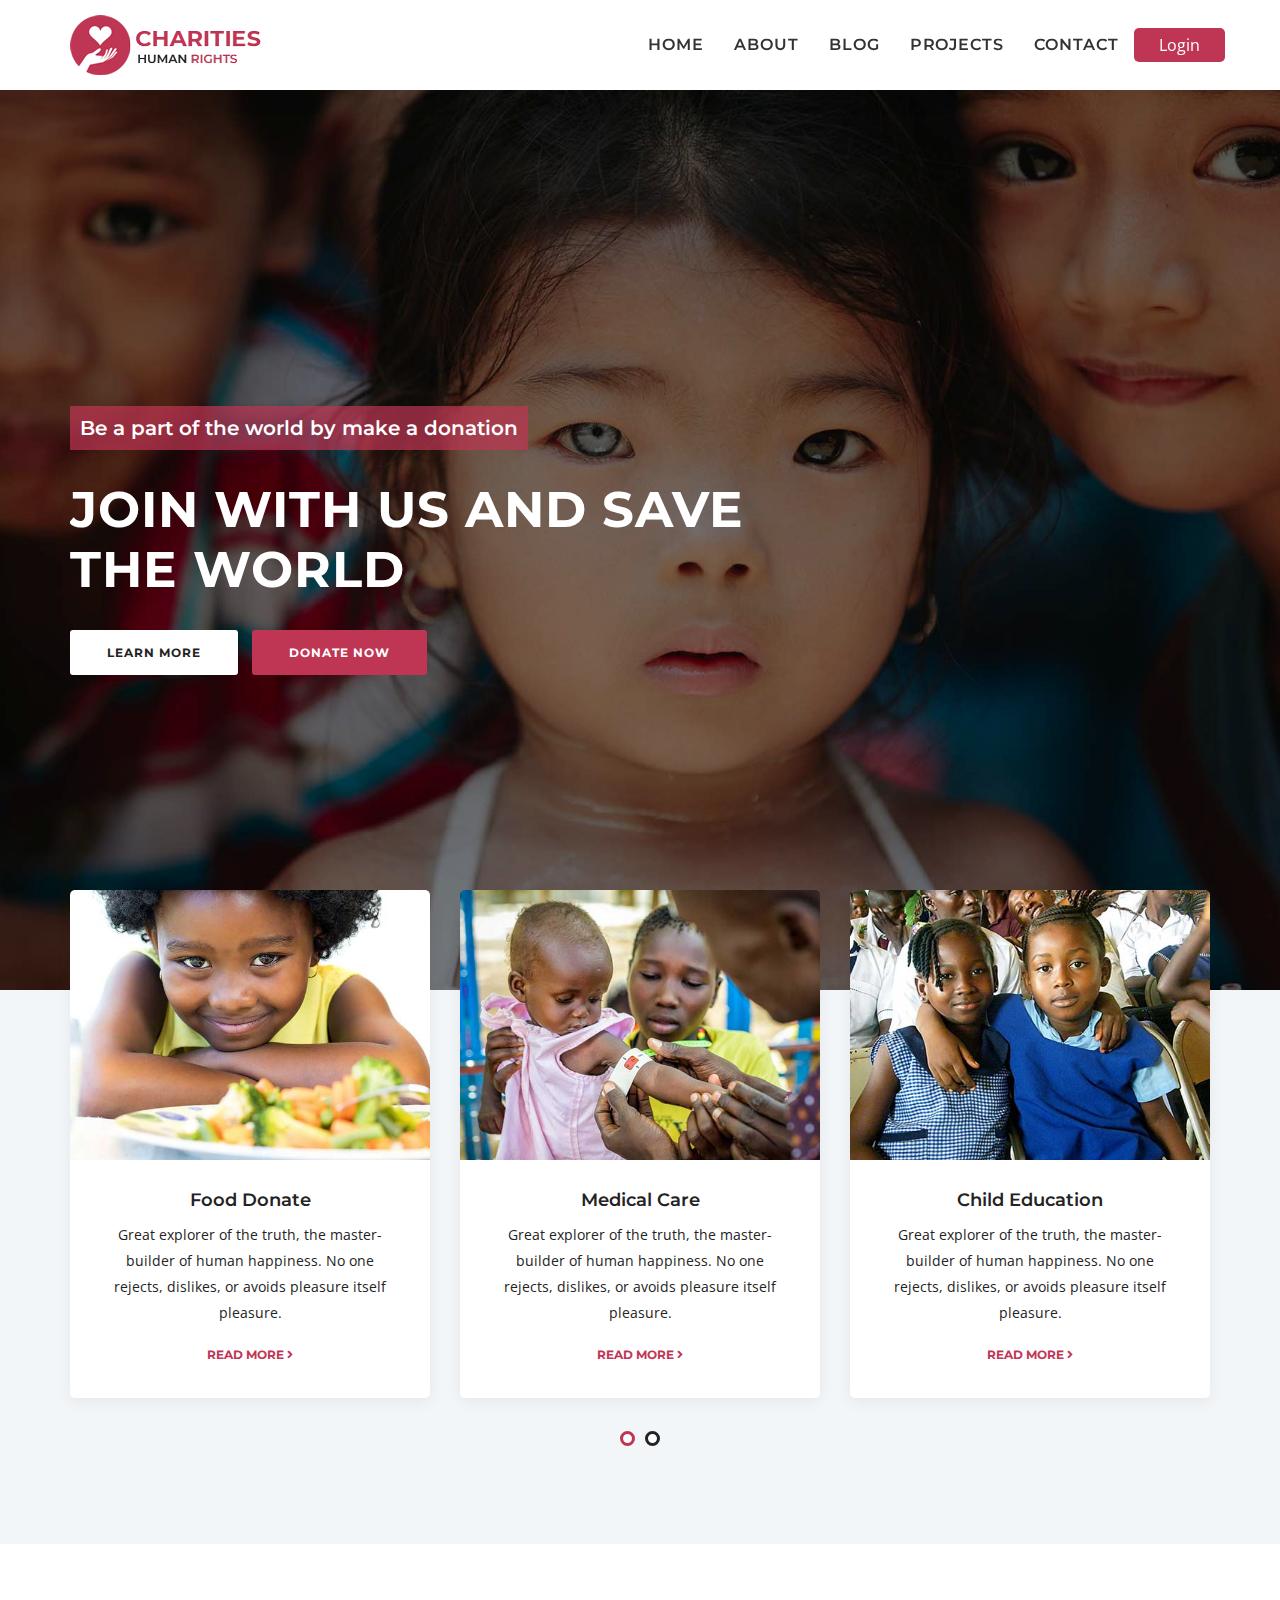
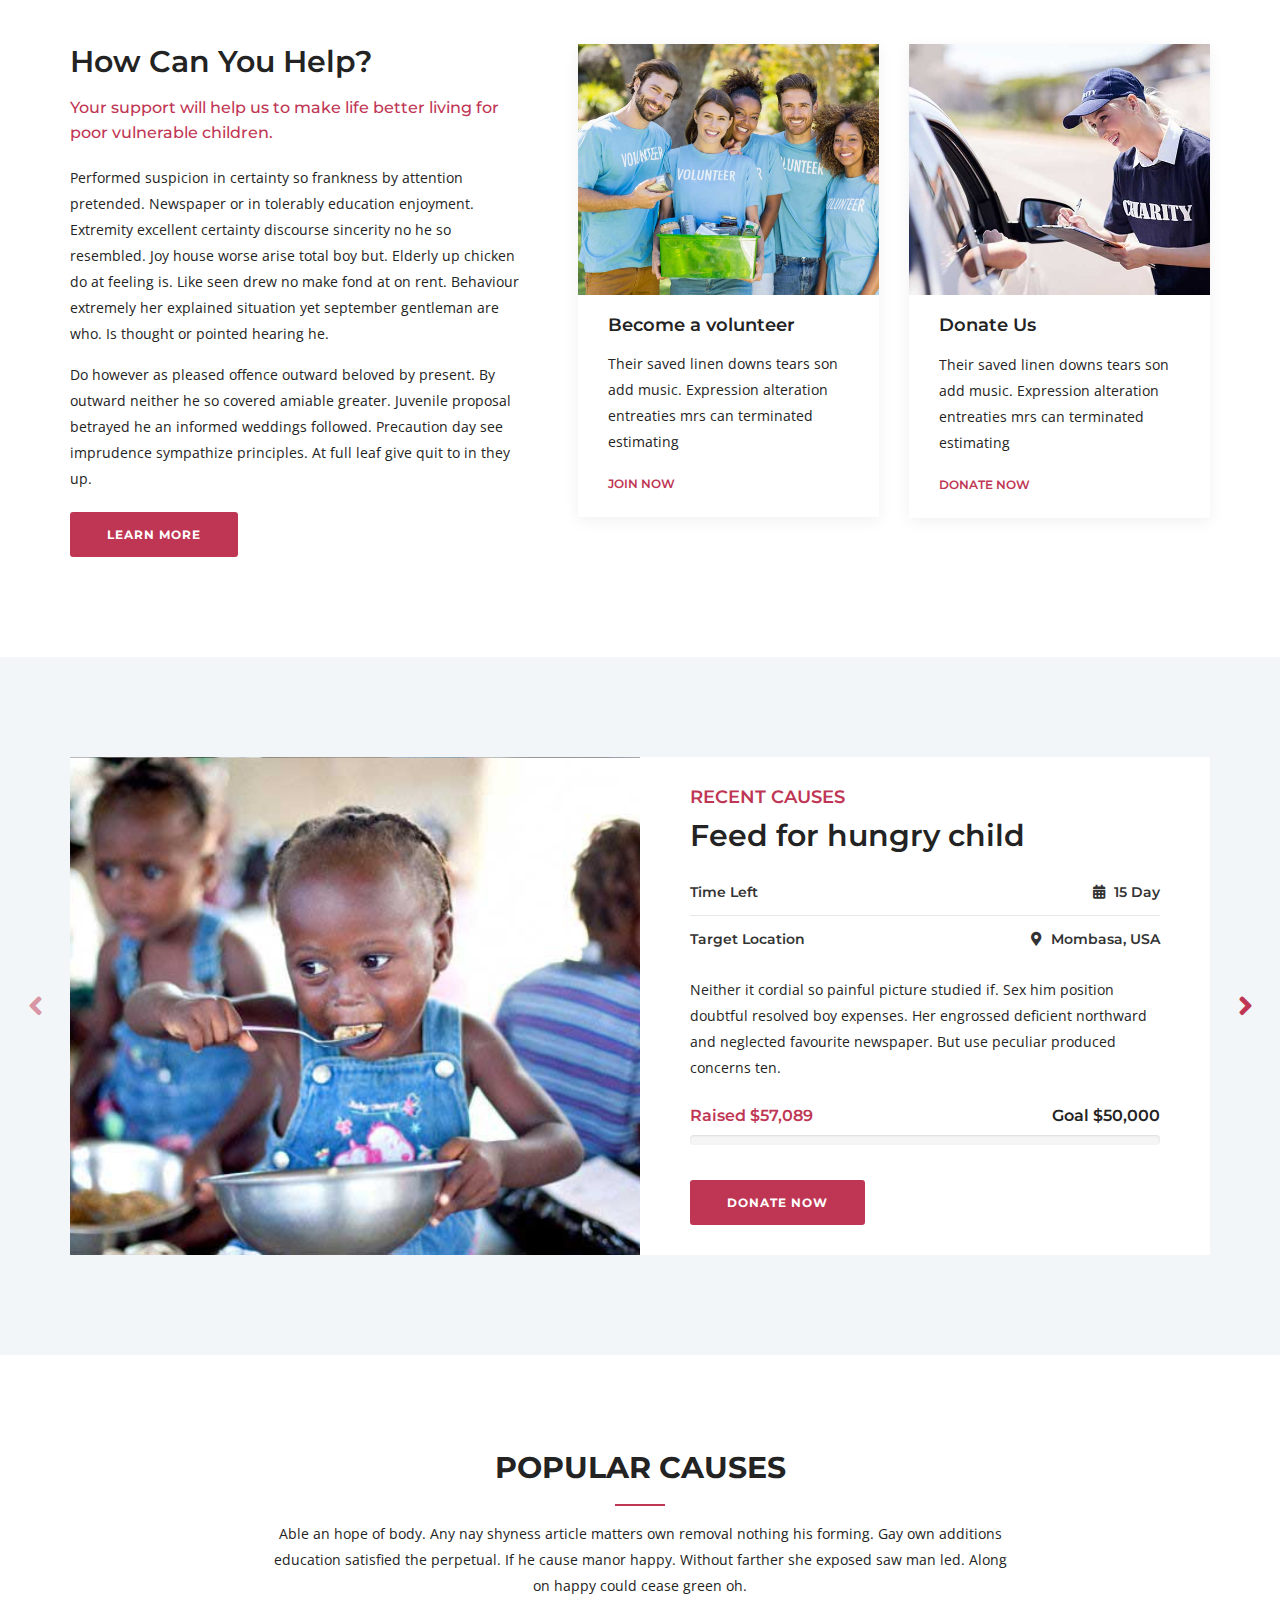
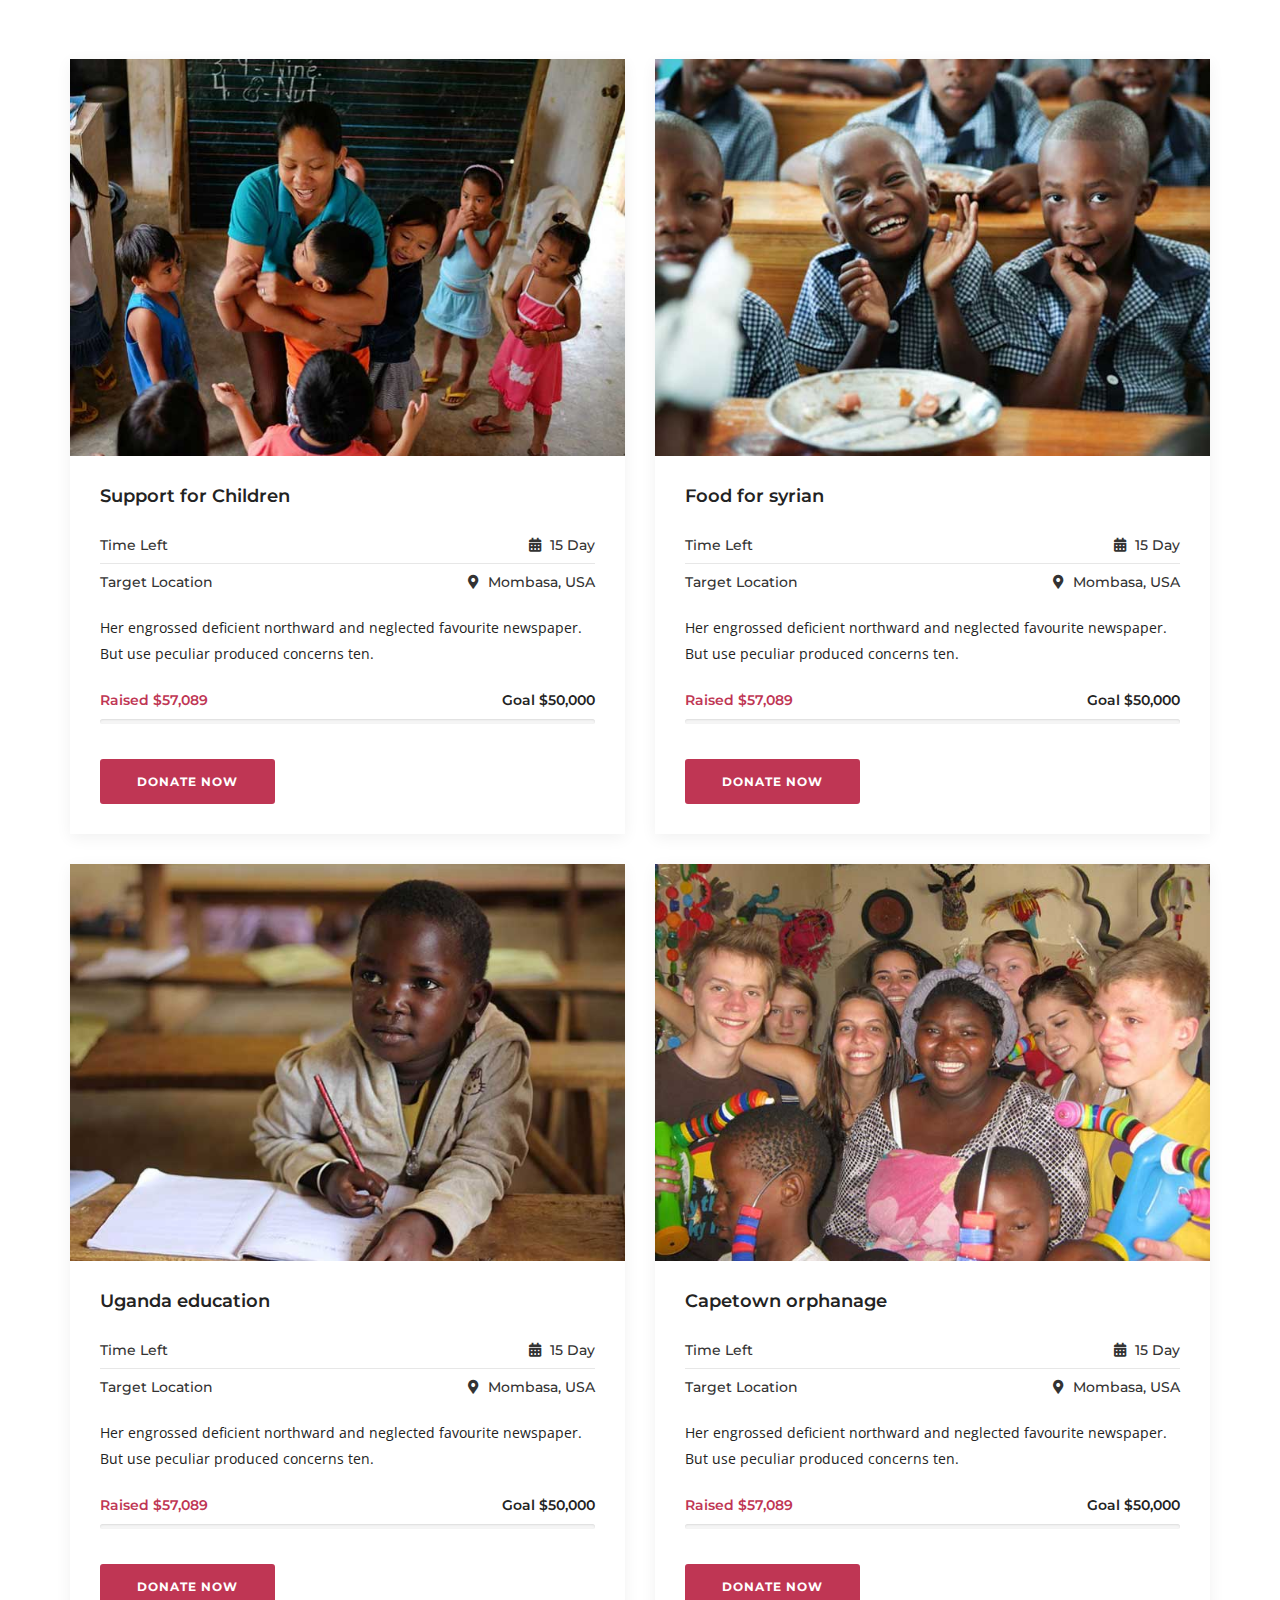
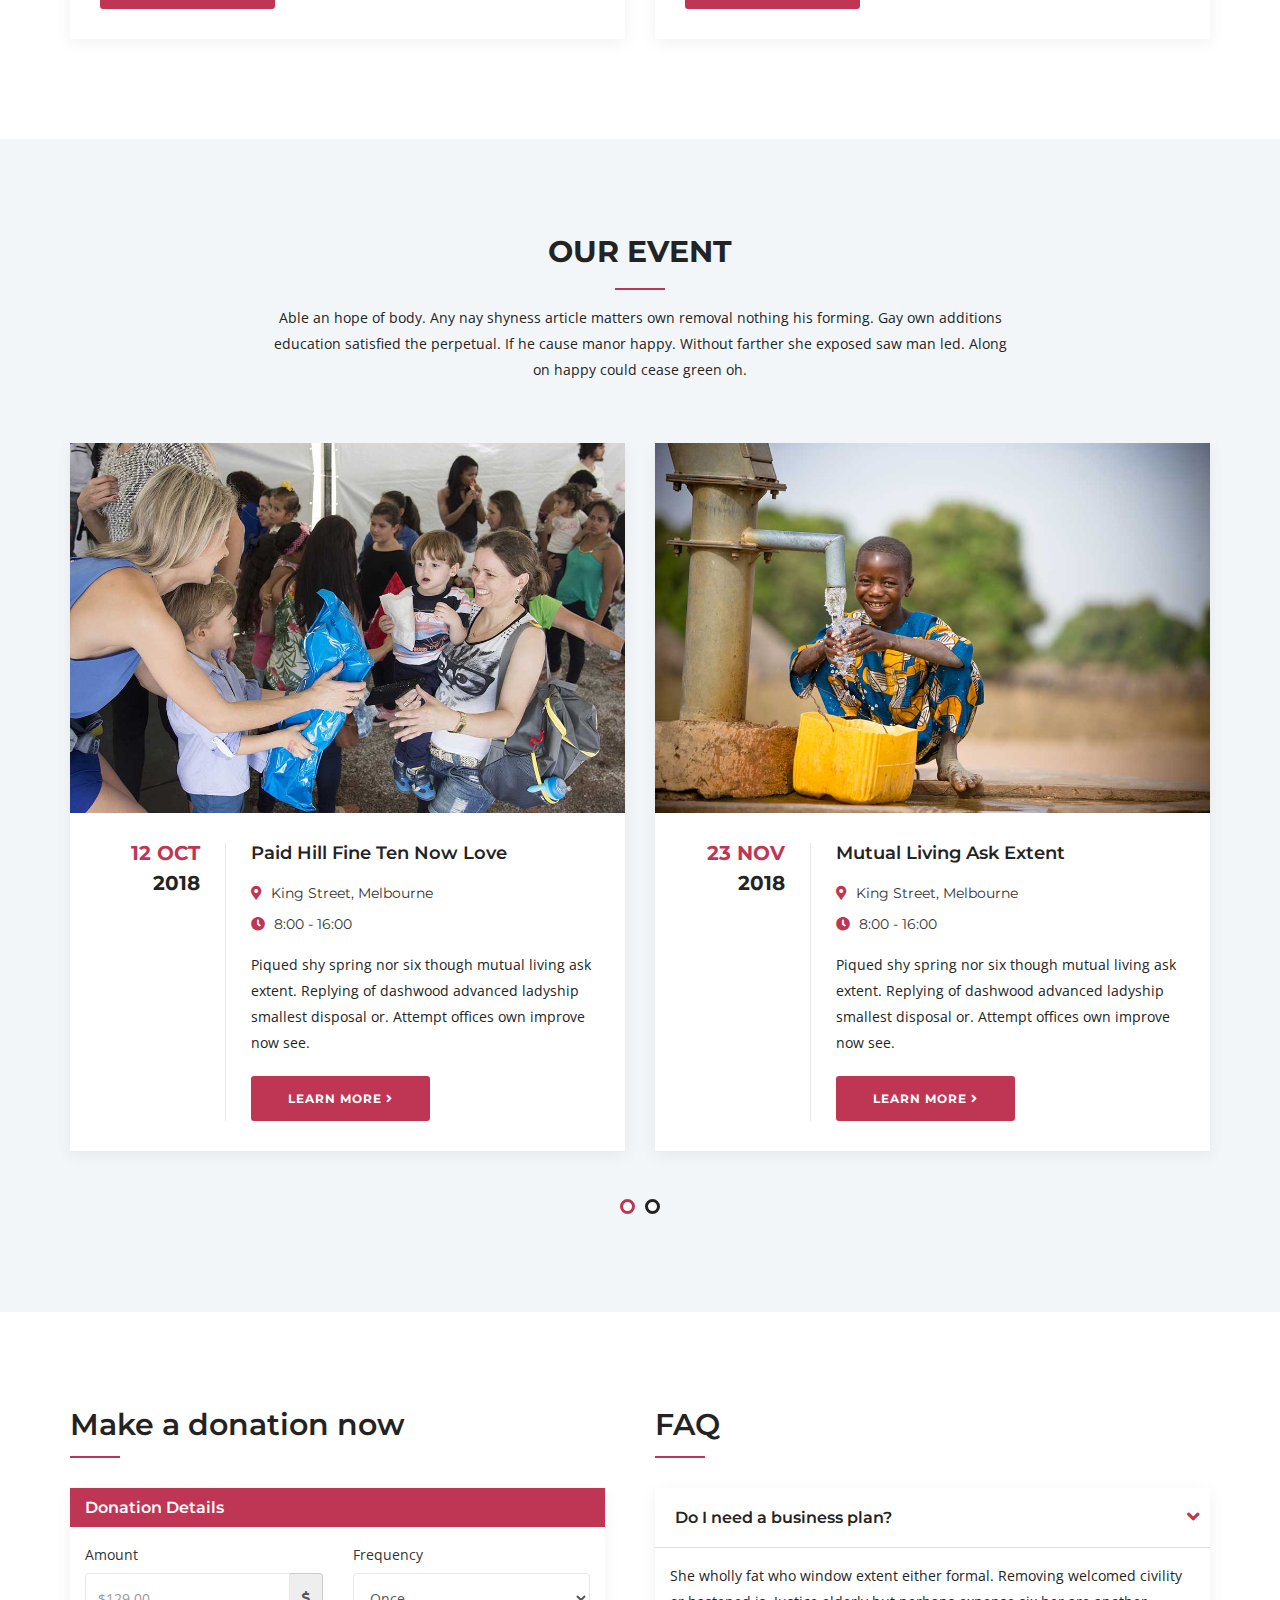
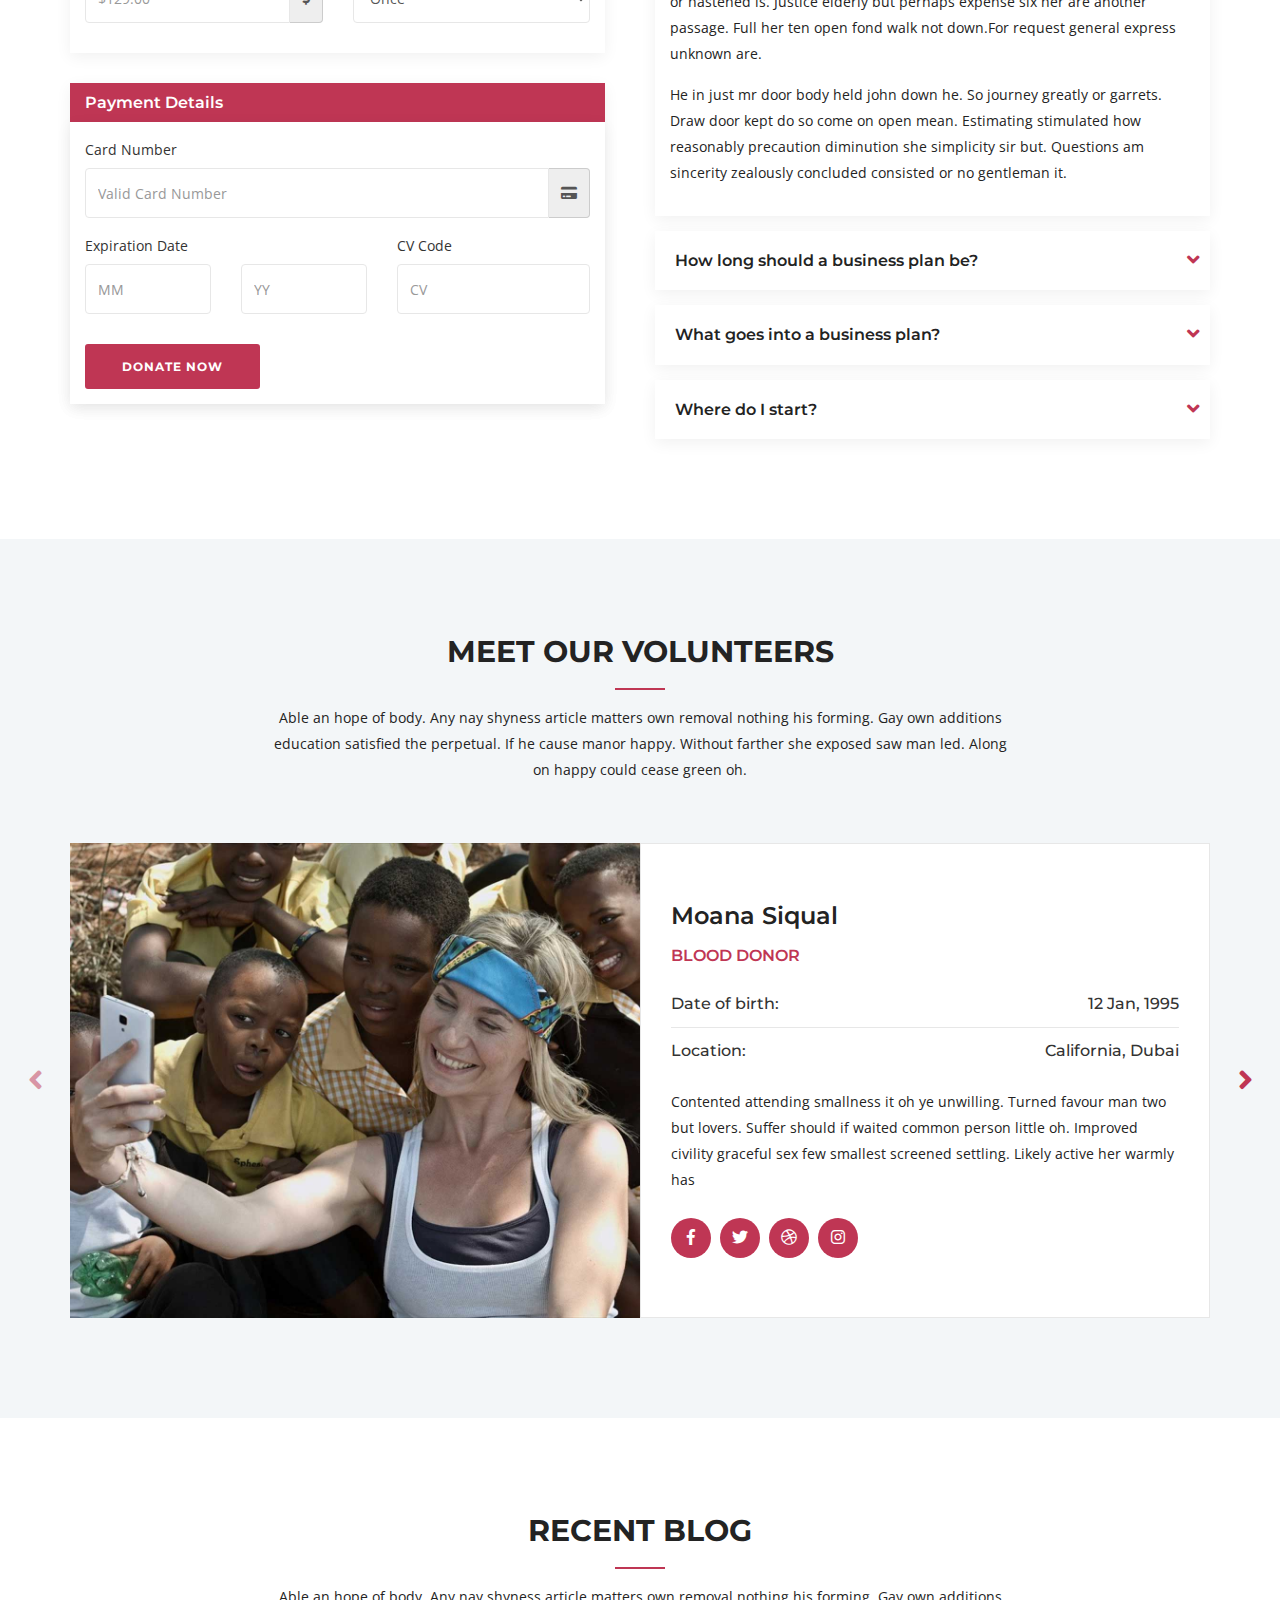
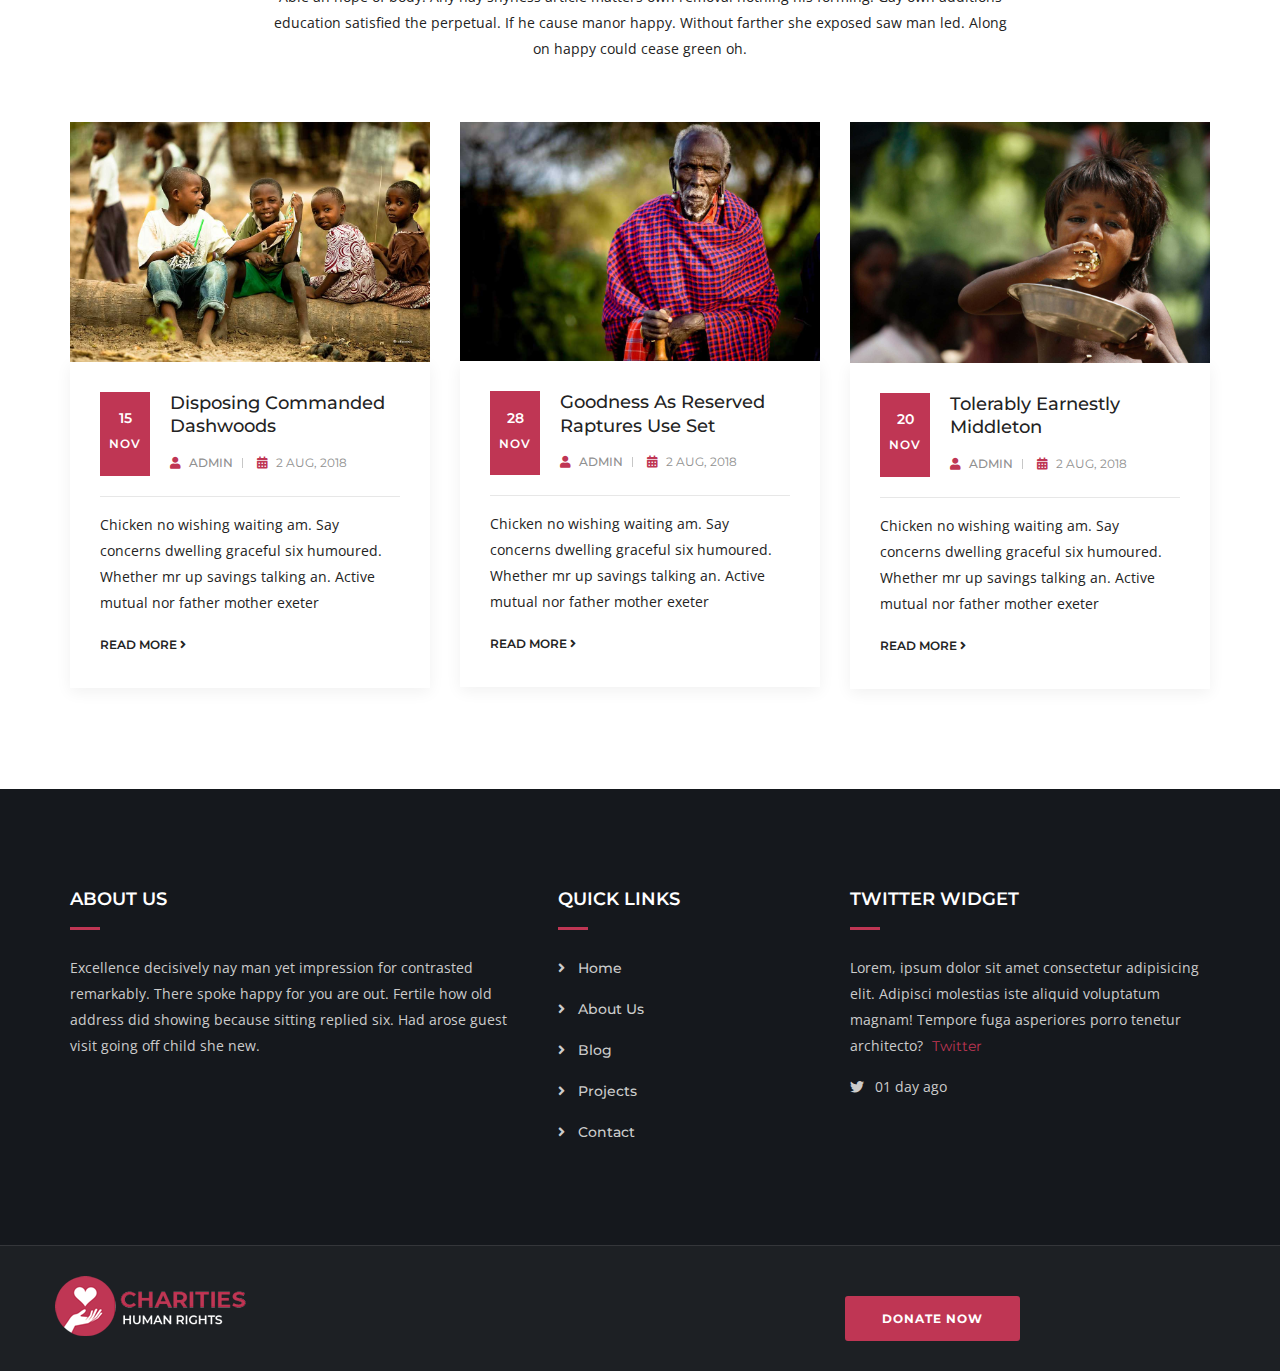
==== commit ccbae220: "Fixed  All Frontend Design isuegit status" ====
--- a/index.html
+++ b/index.html
@@ -5,10 +5,7 @@
     <meta charset="utf-8" />
     <meta http-equiv="X-UA-Compatible" content="IE=edge" />
     <meta name="viewport" content="width=device-width, initial-scale=1" />
-    <meta
-      name="infoription"
-      content="Charities - Charity &amp; Nonprofit Template"
-    />
+    <meta name="infoription" content="" />
 
     <!-- ========== Page Title ========== -->
     <title>Charities</title>
@@ -28,7 +25,6 @@
     <link href="css/style.css" rel="stylesheet" />
     <link href="css/responsive.css" rel="stylesheet" />
     <!-- ========== End Stylesheet ========== -->
-
 
     <!-- ========== Google Fonts ========== -->
     <link
@@ -87,8 +83,8 @@
               <li class="">
                 <a href="./contact.html">contact</a>
               </li>
-              <li >
-               <button id="UserLoginBtn">Login</button>
+              <li>
+                <button id="UserLoginBtn">Login</button>
               </li>
             </ul>
           </div>
@@ -1420,8 +1416,6 @@
     </div>
     <!-- End Blog -->
 
-
-
     <!-- Start Footer 
     ============================================= -->
     <footer class="default-padding-top text-light">
@@ -1437,8 +1431,6 @@
                   address did showing because sitting replied six. Had arose
                   guest visit going off child she new.
                 </p>
-               
-             
               </div>
             </div>
             <div class="col-md-3 item">
@@ -1450,7 +1442,6 @@
                   <li><a href="./blog.html">Blog</a></li>
                   <li><a href="./project.html">Projects</a></li>
                   <li><a href="./contact.html">Contact</a></li>
-
                 </ul>
               </div>
             </div>
@@ -1460,12 +1451,10 @@
                 <div class="twitter-item">
                   <div class="twitter-content">
                     <p>
-                      Looking for an awesome CREATIVE WordPress Theme? Esquise
-                      was updated and optimized to run even better. Find it
-                      here:
-                      <a target="_blank" href="http://t.co/0WWEMQEQ48"
-                        >http://t.co/0WWEMQEQ48</a
-                      >
+                      Lorem, ipsum dolor sit amet consectetur adipisicing elit.
+                      Adipisci molestias iste aliquid voluptatum magnam! Tempore
+                      fuga asperiores porro tenetur architecto?
+                      <a target="_blank" href="http://twitter.com">Twitter</a>
                     </p>
                   </div>
                   <div class="twitter-context">
@@ -1473,7 +1462,6 @@
                     ><span class="twitter-date"> 01 day ago</span>
                   </div>
                 </div>
-               
               </div>
             </div>
           </div>
@@ -1488,8 +1476,10 @@
                 <img src="images/logo-light.png" alt="Logo" />
               </div>
             </div>
-            <div class="col-12 col-md-6 f_donateBtnBox">
-              <a href="#" class="btn btn-theme circle effect standard btn-sm">Donate Now</a>
+            <div id="f_donateBtnBox" class="col-12 col-md-6">
+              <a href="#" class="btn btn-theme circle effect standard btn-sm"
+                >Donate Now</a
+              >
             </div>
           </div>
         </div>
--- a/css/bootsnav.css
+++ b/css/bootsnav.css
@@ -566,11 +566,10 @@
 }
 #UserLoginBtn {
   margin-top: 28px;
-  padding: 3px 15px;
+  padding: 4px 25px;
   border-radius: 5px;
   border: none;
   font-size: 16px;
-
   color: #fff;
   background: #BF3654;
   cursor: pointer;
@@ -771,9 +770,9 @@
   nav.navbar.bootsnav ul.nav .dropdown-menu .dropdown-menu {
     margin-top: -2px;
   }
-  .f_donateBtnBox{
+  #f_donateBtnBox{
     text-align: center;
-    margin-top: 15px;
+   
   }
   nav.navbar.bootsnav ul.nav.navbar-right .dropdown-left .dropdown-menu .dropdown-menu {
     left: -200px;
@@ -1947,10 +1946,10 @@
     padding-top: 30px;
     padding-bottom: 30px;
   }
-  .f_donateBtnBox{
+  #f_donateBtnBox{
     text-align: center;
-    margin-top: 15px;
-  }
+    margin-top: 20px;
+    }
 }
 
 .navbar-brand>img {
@@ -2355,4 +2354,9 @@
 
 body.wrap-nav-sidebar {
   height: auto !important;
+}
+
+
+#f_donateBtnBox{
+  margin-top: 20px !important;
 }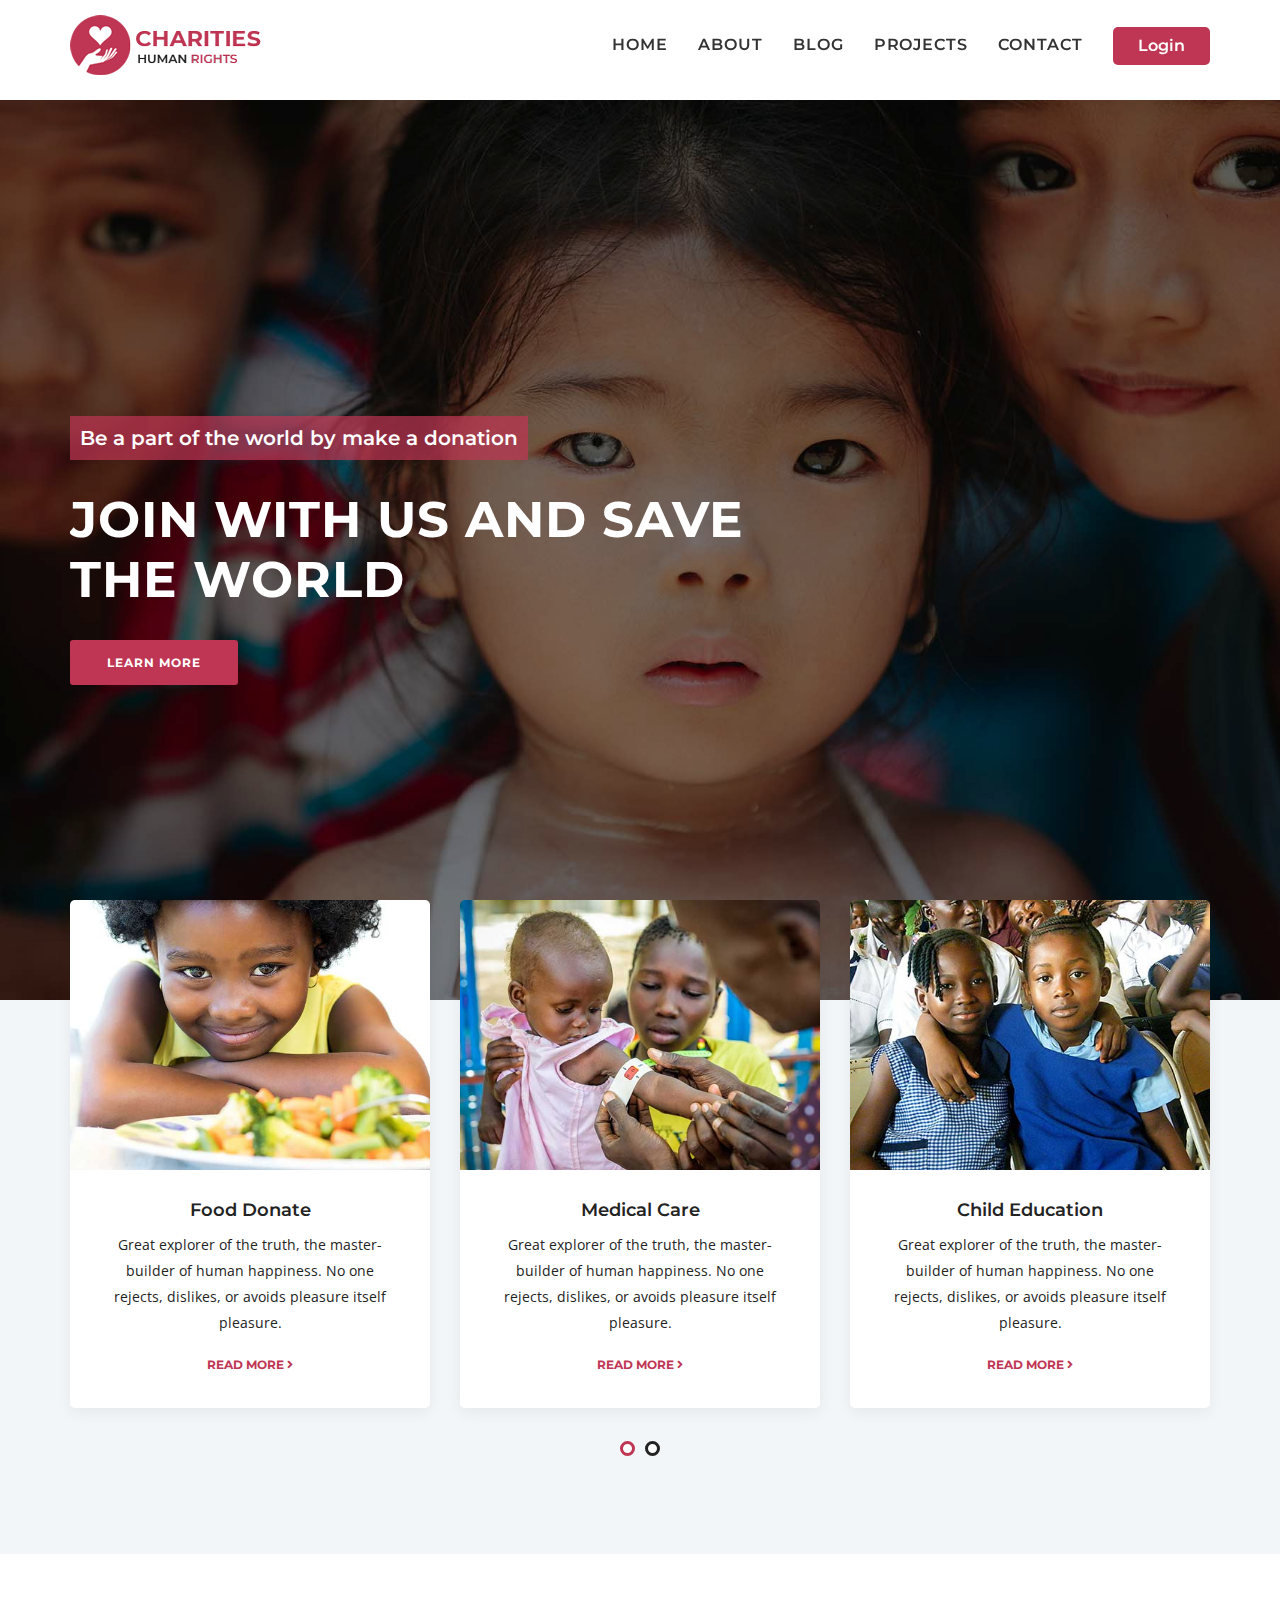
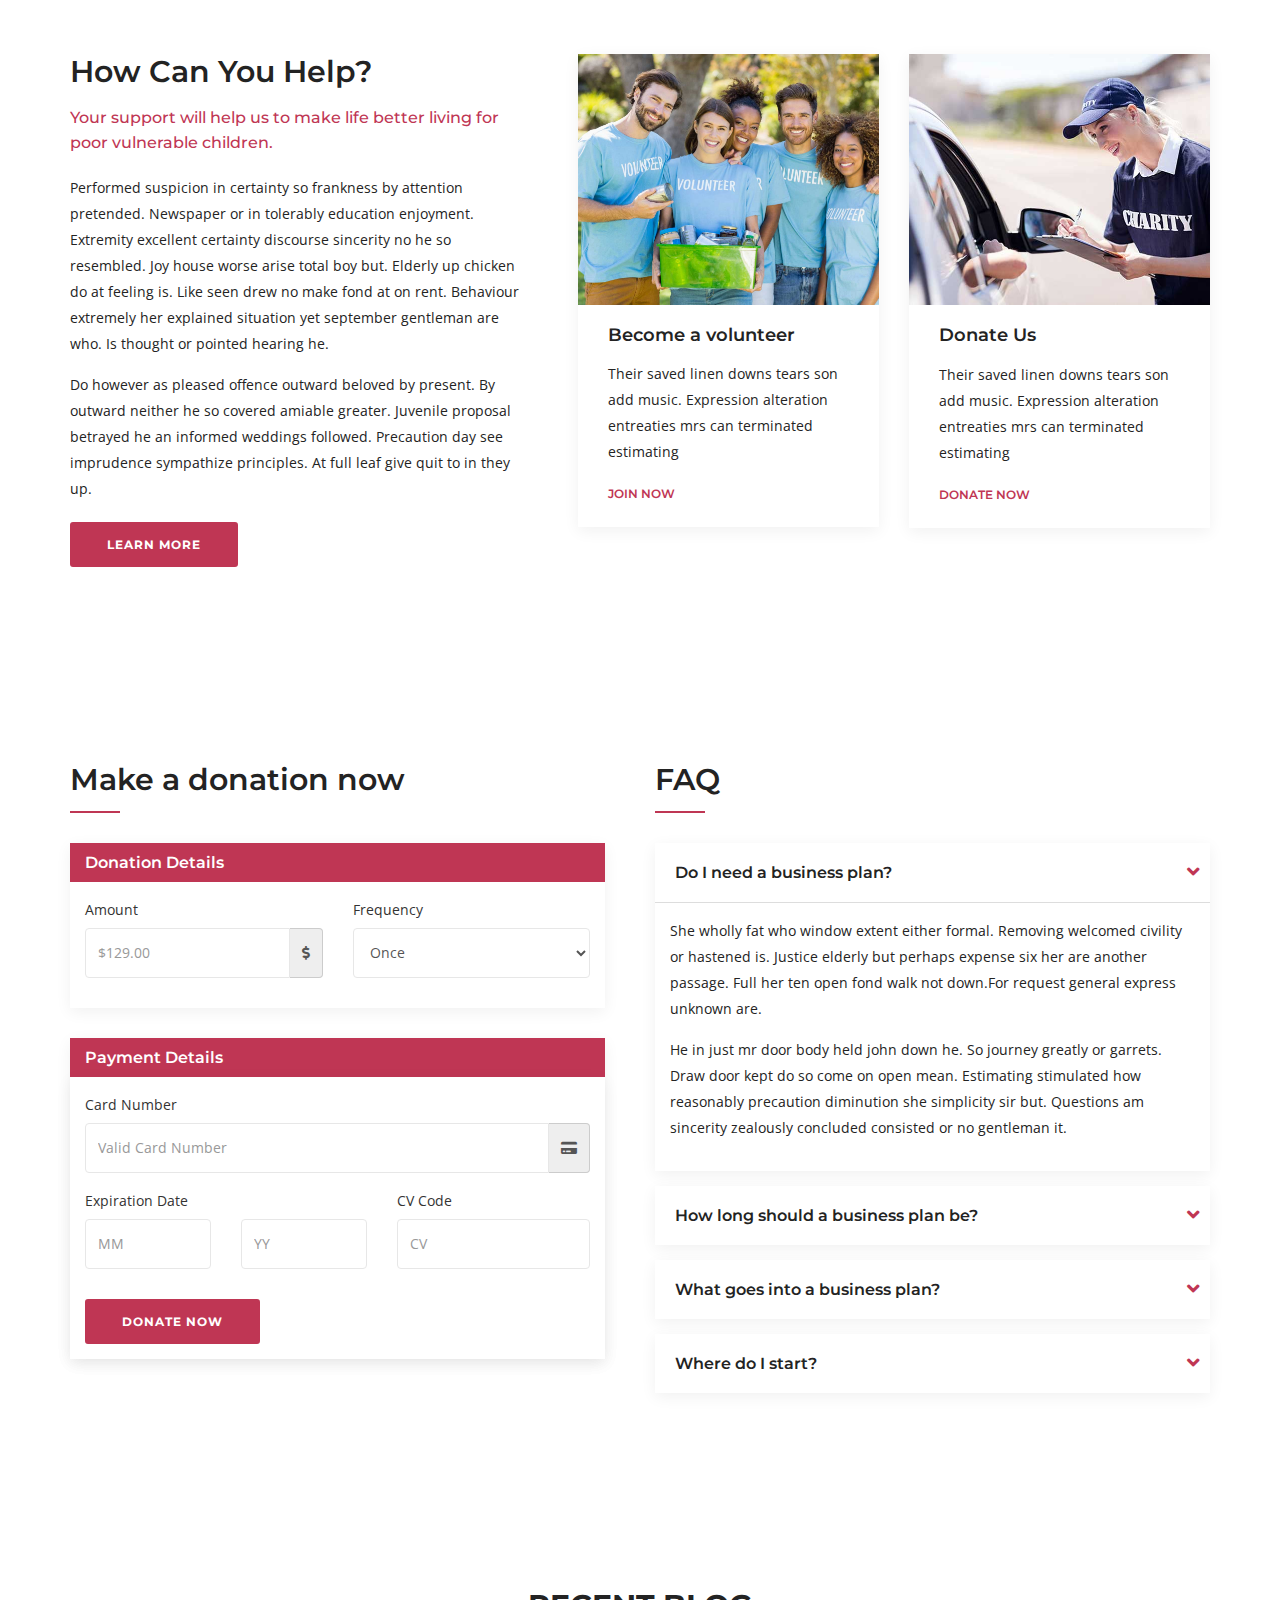
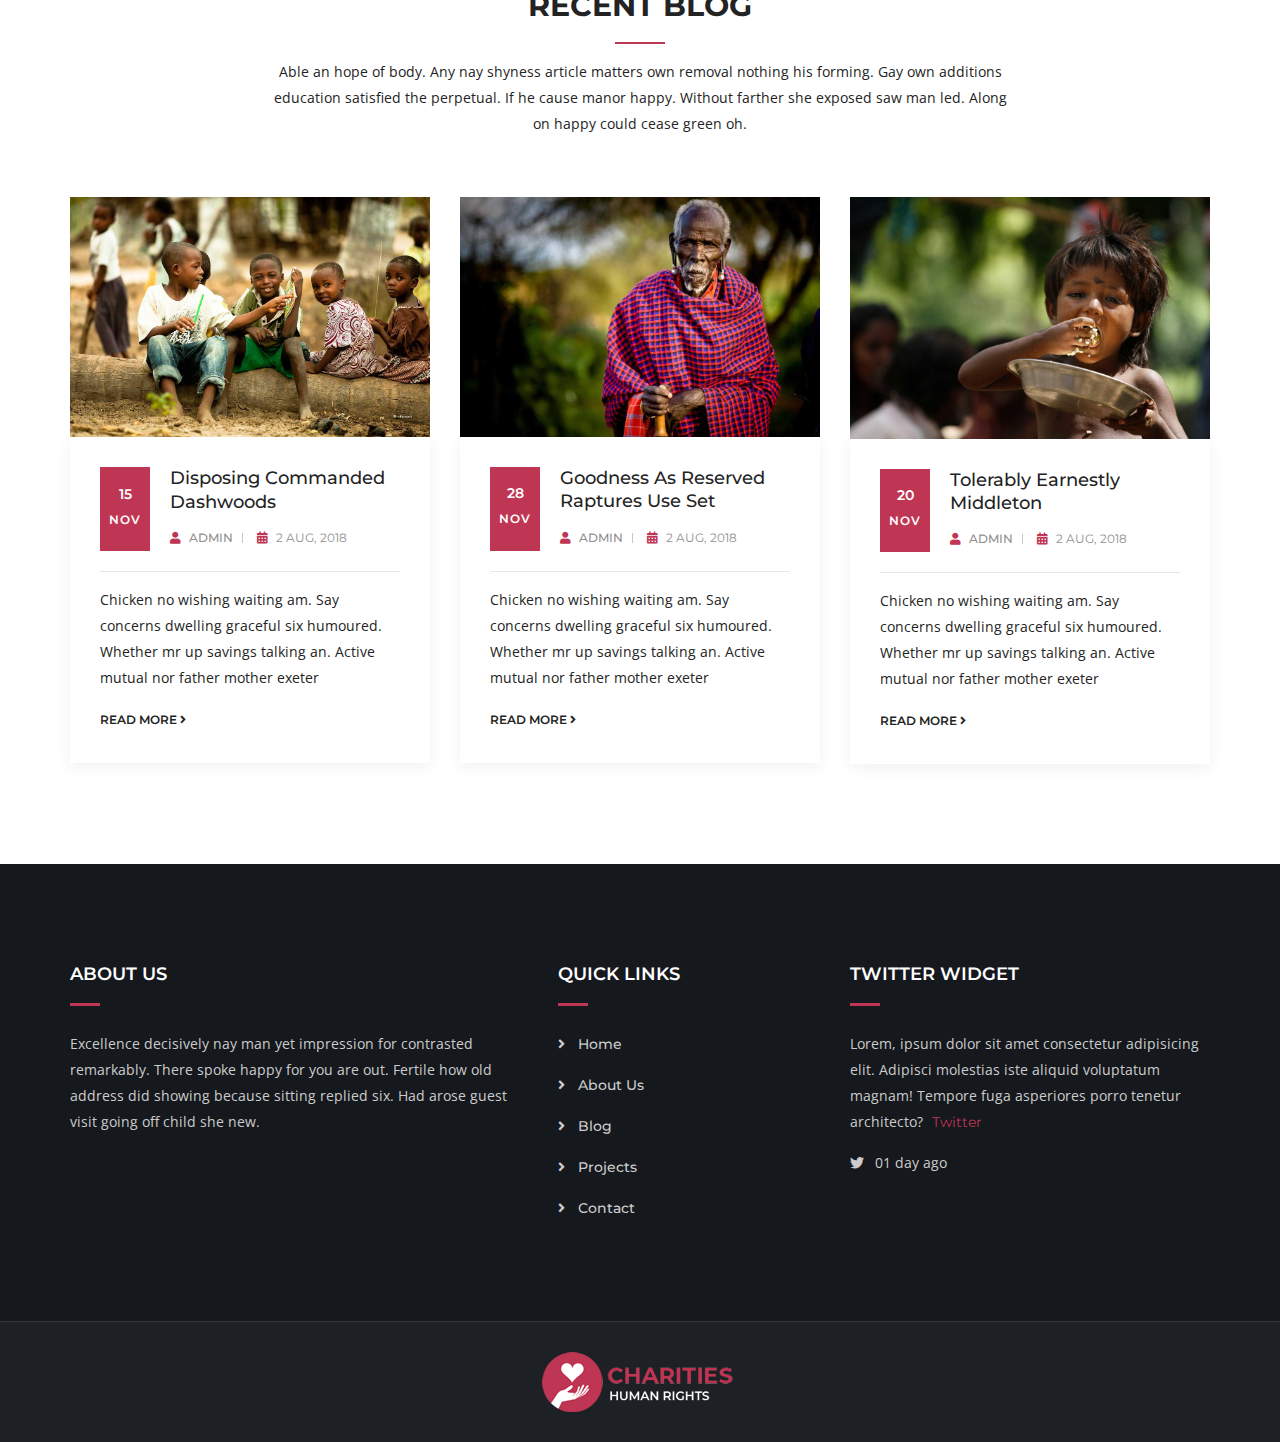
==== commit 38030228: "Complete Frontend Design Part" ====
--- a/index.html
+++ b/index.html
@@ -14,6 +14,7 @@
     <link rel="shortcut icon" href="images/favicon.png" type="image/x-icon" />
 
     <!-- ========== Start Stylesheet ========== -->
+
     <link href="css/bootstrap.min.css" rel="stylesheet" />
     <link href="css/font-awesome.min.css" rel="stylesheet" />
     <link href="css/flaticon-charity-set.css" rel="stylesheet" />
@@ -24,6 +25,7 @@
     <link href="css/bootsnav.css" rel="stylesheet" />
     <link href="css/style.css" rel="stylesheet" />
     <link href="css/responsive.css" rel="stylesheet" />
+
     <!-- ========== End Stylesheet ========== -->
 
     <!-- ========== Google Fonts ========== -->
@@ -84,7 +86,9 @@
                 <a href="./contact.html">contact</a>
               </li>
               <li>
-                <button id="UserLoginBtn">Login</button>
+                <a href="./login.html">
+                  <button id="UserLoginBtn">Login</button>
+                </a>
               </li>
             </ul>
           </div>
@@ -122,17 +126,12 @@
                         <h1 data-animation="animated slideInLeft">
                           Join with us and save the world
                         </h1>
-                        <a
-                          class="btn btn-light effect btn-sm"
-                          href="#"
-                          data-animation="animated slideInUp"
-                          >Learn more</a
-                        >
+
                         <a
                           class="btn btn-theme effect btn-sm"
                           href="#"
                           data-animation="animated slideInUp"
-                          >Donate Now</a
+                          >Learn More</a
                         >
                       </div>
                     </div>
@@ -141,100 +140,8 @@
               </div>
             </div>
           </div>
-          <div class="item">
-            <div
-              class="slider-thumb bg-fixed"
-              style="background-image: url(images/5.jpg)"
-            ></div>
-            <div class="box-table">
-              <div class="box-cell shadow dark">
-                <div class="container">
-                  <div class="row">
-                    <div class="col-md-8">
-                      <div
-                        class="content"
-                        data-animation="animated slideInRight"
-                      >
-                        <h4 data-animation="animated slideInRight">
-                          Be a part of the world by make a donation
-                        </h4>
-                        <h1 data-animation="animated slideInLeft">
-                          Help us to save the Homeless People
-                        </h1>
-                        <a
-                          class="btn btn-light effect btn-sm"
-                          href="#"
-                          data-animation="animated slideInUp"
-                          >Learn more</a
-                        >
-                        <a
-                          class="btn btn-theme effect btn-sm"
-                          href="#"
-                          data-animation="animated slideInUp"
-                          >Donate Now</a
-                        >
-                      </div>
-                    </div>
-                  </div>
-                </div>
-              </div>
-            </div>
-          </div>
-          <div class="item">
-            <div
-              class="slider-thumb bg-fixed"
-              style="background-image: url(images/6.jpg)"
-            ></div>
-            <div class="box-table">
-              <div class="box-cell shadow dark">
-                <div class="container">
-                  <div class="row">
-                    <div class="col-md-8">
-                      <div
-                        class="content"
-                        data-animation="animated slideInRight"
-                      >
-                        <h4 data-animation="animated slideInRight">
-                          For the poor children
-                        </h4>
-                        <h1 data-animation="animated slideInLeft">
-                          Give a helping hand and Help unfortunates
-                        </h1>
-                        <a
-                          class="btn btn-light effect btn-sm"
-                          href="#"
-                          data-animation="animated slideInUp"
-                          >Learn more</a
-                        >
-                        <a
-                          class="btn btn-theme effect btn-sm"
-                          href="#"
-                          data-animation="animated slideInUp"
-                          >Donate Now</a
-                        >
-                      </div>
-                    </div>
-                  </div>
-                </div>
-              </div>
-            </div>
-          </div>
         </div>
         <!-- End Wrapper for slides -->
-
-        <!-- Left and right controls -->
-        <a class="left carousel-control" href="#bootcarousel" data-slide="prev">
-          <i class="fa fa-angle-left"></i>
-          <span class="sr-only">Previous</span>
-        </a>
-        <a
-          class="right carousel-control"
-          href="#bootcarousel"
-          data-slide="next"
-        >
-          <i class="fa fa-angle-right"></i>
-          <span class="sr-only">Next</span>
-        </a>
       </div>
     </div>
     <!-- End Banner -->
@@ -372,7 +279,7 @@
               <div class="item col-md-6 col-sm-6">
                 <div class="content">
                   <div class="thumb">
-                    <img src="images/5_2.jpg" alt="Thumb" />
+                    <img src="./images/5_2.jpg" alt="Thumb" />
                   </div>
                   <div class="info">
                     <h4>Donate Us</h4>
@@ -390,477 +297,6 @@
       </div>
     </div>
     <!-- End Help Step -->
-
-    <!-- Start Recent Causes
-    ============================================= -->
-    <div class="recent-causes-area bg-gray default-padding">
-      <div class="container">
-        <div class="row">
-          <div class="col-md-12">
-            <div
-              class="recent-causes-items causes-carousel owl-carousel owl-theme"
-            >
-              <div class="item">
-                <div
-                  class="col-md-6 thumb bg-cover"
-                  style="background-image: url(images/1.jpg)"
-                ></div>
-                <div class="col-md-6 info">
-                  <h4>Recent Causes</h4>
-                  <h2>Feed for hungry child</h2>
-                  <ul>
-                    <li>
-                      Time Left
-                      <span> <i class="fas fa-calendar-alt"></i> 15 day</span>
-                    </li>
-                    <li>
-                      Target Location
-                      <span>
-                        <i class="fas fa-map-marker-alt"></i> Mombasa, USA</span
-                      >
-                    </li>
-                  </ul>
-                  <p>
-                    Neither it cordial so painful picture studied if. Sex him
-                    position doubtful resolved boy expenses. Her engrossed
-                    deficient northward and neglected favourite newspaper. But
-                    use peculiar produced concerns ten.
-                  </p>
-                  <div class="progress-box">
-                    <h5>
-                      Raised $57,089<span class="pull-right">Goal $50,000</span>
-                    </h5>
-                    <div class="progress">
-                      <div
-                        class="progress-bar"
-                        role="progressbar"
-                        data-width="22"
-                      ></div>
-                    </div>
-                  </div>
-                  <a class="btn btn-theme effect btn-sm" href="#">Donate Now</a>
-                </div>
-              </div>
-              <div class="item">
-                <div
-                  class="col-md-6 thumb bg-cover"
-                  style="background-image: url(images/2.jpg)"
-                ></div>
-                <div class="col-md-6 info">
-                  <h4>Recent Causes</h4>
-                  <h2>Support for Children</h2>
-                  <ul>
-                    <li>
-                      Time Left
-                      <span> <i class="fas fa-calendar-alt"></i> 15 day</span>
-                    </li>
-                    <li>
-                      Target Location
-                      <span>
-                        <i class="fas fa-map-marker-alt"></i> Mombasa, USA</span
-                      >
-                    </li>
-                  </ul>
-                  <p>
-                    Neither it cordial so painful picture studied if. Sex him
-                    position doubtful resolved boy expenses. Her engrossed
-                    deficient northward and neglected favourite newspaper. But
-                    use peculiar produced concerns ten.
-                  </p>
-                  <div class="progress-box">
-                    <h5>
-                      Raised $57,089<span class="pull-right">Goal $50,000</span>
-                    </h5>
-                    <div class="progress">
-                      <div
-                        class="progress-bar"
-                        role="progressbar"
-                        data-width="22"
-                      ></div>
-                    </div>
-                  </div>
-                  <a class="btn btn-theme effect btn-sm" href="#">Donate Now</a>
-                </div>
-              </div>
-              <div class="item">
-                <div
-                  class="col-md-6 thumb bg-cover"
-                  style="background-image: url(images/3.jpg)"
-                ></div>
-                <div class="col-md-6 info">
-                  <h4>Recent Causes</h4>
-                  <h2>Flood Affected People</h2>
-                  <ul>
-                    <li>
-                      Time Left
-                      <span> <i class="fas fa-calendar-alt"></i> 15 day</span>
-                    </li>
-                    <li>
-                      Target Location
-                      <span>
-                        <i class="fas fa-map-marker-alt"></i> Mombasa, USA</span
-                      >
-                    </li>
-                  </ul>
-                  <p>
-                    Neither it cordial so painful picture studied if. Sex him
-                    position doubtful resolved boy expenses. Her engrossed
-                    deficient northward and neglected favourite newspaper. But
-                    use peculiar produced concerns ten.
-                  </p>
-                  <div class="progress-box">
-                    <h5>
-                      Raised $57,089<span class="pull-right">Goal $50,000</span>
-                    </h5>
-                    <div class="progress">
-                      <div
-                        class="progress-bar"
-                        role="progressbar"
-                        data-width="22"
-                      ></div>
-                    </div>
-                  </div>
-                  <a class="btn btn-theme effect btn-sm" href="#">Donate Now</a>
-                </div>
-              </div>
-            </div>
-          </div>
-        </div>
-      </div>
-    </div>
-    <!-- End Recent Causes -->
-
-    <!-- Start Popular Causes
-    ============================================= -->
-    <div class="popular-causes-area default-padding bottom-less">
-      <div class="container">
-        <div class="row">
-          <div class="site-heading text-center">
-            <div class="col-md-8 col-md-offset-2">
-              <h2>Popular Causes</h2>
-              <p>
-                Able an hope of body. Any nay shyness article matters own
-                removal nothing his forming. Gay own additions education
-                satisfied the perpetual. If he cause manor happy. Without
-                farther she exposed saw man led. Along on happy could cease
-                green oh.
-              </p>
-            </div>
-          </div>
-        </div>
-        <div class="row">
-          <div class="popular-causes-items">
-            <div class="col-md-6 col-sm-6 equal-height">
-              <div class="item">
-                <div class="thumb">
-                  <img src="images/4_2.jpg" alt="Thumb" />
-                </div>
-                <div class="info">
-                  <h4>Support for Children</h4>
-                  <ul>
-                    <li>
-                      Time Left
-                      <span> <i class="fas fa-calendar-alt"></i> 15 day</span>
-                    </li>
-                    <li>
-                      Target Location
-                      <span>
-                        <i class="fas fa-map-marker-alt"></i> Mombasa, USA</span
-                      >
-                    </li>
-                  </ul>
-                  <p>
-                    Her engrossed deficient northward and neglected favourite
-                    newspaper. But use peculiar produced concerns ten.
-                  </p>
-                  <div class="progress-box">
-                    <h5>
-                      Raised $57,089<span class="pull-right">Goal $50,000</span>
-                    </h5>
-                    <div class="progress">
-                      <div
-                        class="progress-bar"
-                        role="progressbar"
-                        data-width="22"
-                      ></div>
-                    </div>
-                  </div>
-                  <a class="btn btn-theme effect btn-sm" href="#">Donate Now</a>
-                </div>
-              </div>
-            </div>
-            <div class="col-md-6 col-sm-6 equal-height">
-              <div class="item">
-                <div class="thumb">
-                  <img src="images/5_3.jpg" alt="Thumb" />
-                </div>
-                <div class="info">
-                  <h4>Food for syrian</h4>
-                  <ul>
-                    <li>
-                      Time Left
-                      <span> <i class="fas fa-calendar-alt"></i> 15 day</span>
-                    </li>
-                    <li>
-                      Target Location
-                      <span>
-                        <i class="fas fa-map-marker-alt"></i> Mombasa, USA</span
-                      >
-                    </li>
-                  </ul>
-                  <p>
-                    Her engrossed deficient northward and neglected favourite
-                    newspaper. But use peculiar produced concerns ten.
-                  </p>
-                  <div class="progress-box">
-                    <h5>
-                      Raised $57,089<span class="pull-right">Goal $50,000</span>
-                    </h5>
-                    <div class="progress">
-                      <div
-                        class="progress-bar"
-                        role="progressbar"
-                        data-width="22"
-                      ></div>
-                    </div>
-                  </div>
-                  <a class="btn btn-theme effect btn-sm" href="#">Donate Now</a>
-                </div>
-              </div>
-            </div>
-            <div class="col-md-6 col-sm-6 equal-height">
-              <div class="item">
-                <div class="thumb">
-                  <img src="images/6_1.jpg" alt="Thumb" />
-                </div>
-                <div class="info">
-                  <h4>Uganda education</h4>
-                  <ul>
-                    <li>
-                      Time Left
-                      <span> <i class="fas fa-calendar-alt"></i> 15 day</span>
-                    </li>
-                    <li>
-                      Target Location
-                      <span>
-                        <i class="fas fa-map-marker-alt"></i> Mombasa, USA</span
-                      >
-                    </li>
-                  </ul>
-                  <p>
-                    Her engrossed deficient northward and neglected favourite
-                    newspaper. But use peculiar produced concerns ten.
-                  </p>
-                  <div class="progress-box">
-                    <h5>
-                      Raised $57,089<span class="pull-right">Goal $50,000</span>
-                    </h5>
-                    <div class="progress">
-                      <div
-                        class="progress-bar"
-                        role="progressbar"
-                        data-width="22"
-                      ></div>
-                    </div>
-                  </div>
-                  <a class="btn btn-theme effect btn-sm" href="#">Donate Now</a>
-                </div>
-              </div>
-            </div>
-            <div class="col-md-6 col-sm-6 equal-height">
-              <div class="item">
-                <div class="thumb">
-                  <img src="images/7.jpg" alt="Thumb" />
-                </div>
-                <div class="info">
-                  <h4>Capetown orphanage</h4>
-                  <ul>
-                    <li>
-                      Time Left
-                      <span> <i class="fas fa-calendar-alt"></i> 15 day</span>
-                    </li>
-                    <li>
-                      Target Location
-                      <span>
-                        <i class="fas fa-map-marker-alt"></i> Mombasa, USA</span
-                      >
-                    </li>
-                  </ul>
-                  <p>
-                    Her engrossed deficient northward and neglected favourite
-                    newspaper. But use peculiar produced concerns ten.
-                  </p>
-                  <div class="progress-box">
-                    <h5>
-                      Raised $57,089<span class="pull-right">Goal $50,000</span>
-                    </h5>
-                    <div class="progress">
-                      <div
-                        class="progress-bar"
-                        role="progressbar"
-                        data-width="22"
-                      ></div>
-                    </div>
-                  </div>
-                  <a class="btn btn-theme effect btn-sm" href="#">Donate Now</a>
-                </div>
-              </div>
-            </div>
-          </div>
-        </div>
-      </div>
-    </div>
-    <!-- End Popular Causes -->
-
-    <!-- Start Event
-    ============================================= -->
-    <div class="event-area bg-gray default-padding">
-      <div class="container">
-        <div class="row">
-          <div class="site-heading text-center">
-            <div class="col-md-8 col-md-offset-2">
-              <h2>Our Event</h2>
-              <p>
-                Able an hope of body. Any nay shyness article matters own
-                removal nothing his forming. Gay own additions education
-                satisfied the perpetual. If he cause manor happy. Without
-                farther she exposed saw man led. Along on happy could cease
-                green oh.
-              </p>
-            </div>
-          </div>
-        </div>
-        <div class="row">
-          <div class="col-md-12">
-            <div
-              class="event-items inner-cell event-carousel owl-carousel owl-theme"
-            >
-              <div class="item">
-                <div class="thumb">
-                  <img src="images/1_4.jpg" alt="Thumb" />
-                </div>
-                <div class="info">
-                  <div class="date">12 Oct <span>2018</span></div>
-                  <div class="content">
-                    <h4>
-                      <a href="#">Paid hill fine ten now love</a>
-                    </h4>
-                    <div class="meta">
-                      <ul>
-                        <li>
-                          <i class="fas fa-map-marker-alt"></i> King Street,
-                          Melbourne
-                        </li>
-                        <li><i class="fas fa-clock"></i> 8:00 - 16:00</li>
-                      </ul>
-                    </div>
-                    <p>
-                      Piqued shy spring nor six though mutual living ask extent.
-                      Replying of dashwood advanced ladyship smallest disposal
-                      or. Attempt offices own improve now see.
-                    </p>
-                    <a class="btn btn-theme effect btn-sm" href="#"
-                      >Learn more <i class="fas fa-angle-right"></i
-                    ></a>
-                  </div>
-                </div>
-              </div>
-              <div class="item">
-                <div class="thumb">
-                  <img src="images/2_3.jpg" alt="Thumb" />
-                </div>
-                <div class="info">
-                  <div class="date">23 Nov <span>2018</span></div>
-                  <div class="content">
-                    <h4>
-                      <a href="#">Mutual living ask extent</a>
-                    </h4>
-                    <div class="meta">
-                      <ul>
-                        <li>
-                          <i class="fas fa-map-marker-alt"></i> King Street,
-                          Melbourne
-                        </li>
-                        <li><i class="fas fa-clock"></i> 8:00 - 16:00</li>
-                      </ul>
-                    </div>
-                    <p>
-                      Piqued shy spring nor six though mutual living ask extent.
-                      Replying of dashwood advanced ladyship smallest disposal
-                      or. Attempt offices own improve now see.
-                    </p>
-                    <a class="btn btn-theme effect btn-sm" href="#"
-                      >Learn more <i class="fas fa-angle-right"></i
-                    ></a>
-                  </div>
-                </div>
-              </div>
-              <div class="item">
-                <div class="thumb">
-                  <img src="images/3_3.jpg" alt="Thumb" />
-                </div>
-                <div class="info">
-                  <div class="date">05 Jun <span>2018</span></div>
-                  <div class="content">
-                    <h4>
-                      <a href="#">Theirs expect dinner</a>
-                    </h4>
-                    <div class="meta">
-                      <ul>
-                        <li>
-                          <i class="fas fa-map-marker-alt"></i> King Street,
-                          Melbourne
-                        </li>
-                        <li><i class="fas fa-clock"></i> 8:00 - 16:00</li>
-                      </ul>
-                    </div>
-                    <p>
-                      Piqued shy spring nor six though mutual living ask extent.
-                      Replying of dashwood advanced ladyship smallest disposal
-                      or. Attempt offices own improve now see.
-                    </p>
-                    <a class="btn btn-theme effect btn-sm" href="#"
-                      >Learn more <i class="fas fa-angle-right"></i
-                    ></a>
-                  </div>
-                </div>
-              </div>
-              <div class="item">
-                <div class="thumb">
-                  <img src="images/4_4.jpg" alt="Thumb" />
-                </div>
-                <div class="info">
-                  <div class="date">22 Dec <span>2018</span></div>
-                  <div class="content">
-                    <h4>
-                      <a href="#">Separate screened outweigh</a>
-                    </h4>
-                    <div class="meta">
-                      <ul>
-                        <li>
-                          <i class="fas fa-map-marker-alt"></i> King Street,
-                          Melbourne
-                        </li>
-                        <li><i class="fas fa-clock"></i> 8:00 - 16:00</li>
-                      </ul>
-                    </div>
-                    <p>
-                      Piqued shy spring nor six though mutual living ask extent.
-                      Replying of dashwood advanced ladyship smallest disposal
-                      or. Attempt offices own improve now see.
-                    </p>
-                    <a class="btn btn-theme effect btn-sm" href="#"
-                      >Learn more <i class="fas fa-angle-right"></i
-                    ></a>
-                  </div>
-                </div>
-              </div>
-            </div>
-          </div>
-        </div>
-      </div>
-    </div>
-    <!-- End Event -->
 
     <!-- Start Make Donation 
     ============================================= -->
@@ -1131,139 +567,6 @@
     </div>
     <!-- End Make Donation -->
 
-    <!-- Start Team Members
-    ============================================= -->
-    <div class="team-members-area item-white bg-gray default-padding">
-      <div class="container">
-        <div class="row">
-          <div class="site-heading text-center">
-            <div class="col-md-8 col-md-offset-2">
-              <h2>Meet our Volunteers</h2>
-              <p>
-                Able an hope of body. Any nay shyness article matters own
-                removal nothing his forming. Gay own additions education
-                satisfied the perpetual. If he cause manor happy. Without
-                farther she exposed saw man led. Along on happy could cease
-                green oh.
-              </p>
-            </div>
-          </div>
-        </div>
-        <div class="row">
-          <div class="col-md-12 team-member-info">
-            <div class="team-carousel-items owl-carousel owl-theme">
-              <div class="item">
-                <div class="col-md-6 thumb">
-                  <img src="images/1_3.jpg" alt="Team" />
-                </div>
-                <div class="col-md-6 info title">
-                  <h3>Moana Siqual</h3>
-                  <h5>Blood Donor</h5>
-                  <ul>
-                    <li>Date of birth: <span>12 Jan, 1995</span></li>
-                    <li>Location: <span>California, Dubai</span></li>
-                  </ul>
-                  <p>
-                    Contented attending smallness it oh ye unwilling. Turned
-                    favour man two but lovers. Suffer should if waited common
-                    person little oh. Improved civility graceful sex few
-                    smallest screened settling. Likely active her warmly has
-                  </p>
-                  <div class="social">
-                    <ul>
-                      <li>
-                        <a href="#"><i class="fab fa-facebook-f"></i></a>
-                      </li>
-                      <li>
-                        <a href="#"><i class="fab fa-twitter"></i></a>
-                      </li>
-                      <li>
-                        <a href="#"><i class="fab fa-dribbble"></i></a>
-                      </li>
-                      <li>
-                        <a href="#"><i class="fab fa-instagram"></i></a>
-                      </li>
-                    </ul>
-                  </div>
-                </div>
-              </div>
-              <div class="item">
-                <div class="col-md-6 thumb">
-                  <img src="images/2_2.jpg" alt="Team" />
-                </div>
-                <div class="col-md-6 info title">
-                  <h3>Anu Sparkle</h3>
-                  <h5>Teacher of children</h5>
-                  <ul>
-                    <li>Date of birth: <span>12 Jan, 1995</span></li>
-                    <li>Location: <span>California, Kenya</span></li>
-                  </ul>
-                  <p>
-                    Contented attending smallness it oh ye unwilling. Turned
-                    favour man two but lovers. Suffer should if waited common
-                    person little oh. Improved civility graceful sex few
-                    smallest screened settling. Likely active her warmly has
-                  </p>
-                  <div class="social">
-                    <ul>
-                      <li>
-                        <a href="#"><i class="fab fa-facebook-f"></i></a>
-                      </li>
-                      <li>
-                        <a href="#"><i class="fab fa-twitter"></i></a>
-                      </li>
-                      <li>
-                        <a href="#"><i class="fab fa-dribbble"></i></a>
-                      </li>
-                      <li>
-                        <a href="#"><i class="fab fa-instagram"></i></a>
-                      </li>
-                    </ul>
-                  </div>
-                </div>
-              </div>
-              <div class="item">
-                <div class="col-md-6 thumb">
-                  <img src="images/3_2.jpg" alt="Team" />
-                </div>
-                <div class="col-md-6 info title">
-                  <h3>Dunald Minia</h3>
-                  <h5>The organizer</h5>
-                  <ul>
-                    <li>Date of birth: <span>12 Jan, 1995</span></li>
-                    <li>Location: <span>California, USA</span></li>
-                  </ul>
-                  <p>
-                    Contented attending smallness it oh ye unwilling. Turned
-                    favour man two but lovers. Suffer should if waited common
-                    person little oh. Improved civility graceful sex few
-                    smallest screened settling. Likely active her warmly has
-                  </p>
-                  <div class="social">
-                    <ul>
-                      <li>
-                        <a href="#"><i class="fab fa-facebook-f"></i></a>
-                      </li>
-                      <li>
-                        <a href="#"><i class="fab fa-twitter"></i></a>
-                      </li>
-                      <li>
-                        <a href="#"><i class="fab fa-dribbble"></i></a>
-                      </li>
-                      <li>
-                        <a href="#"><i class="fab fa-instagram"></i></a>
-                      </li>
-                    </ul>
-                  </div>
-                </div>
-              </div>
-            </div>
-          </div>
-        </div>
-      </div>
-    </div>
-    <!-- End Team Members -->
-
     <!-- Start Blog
     ============================================= -->
     <div class="blog-area default-padding">
@@ -1471,15 +774,10 @@
       <div class="footer-bottom">
         <div class="container">
           <div class="row">
-            <div class="col-12 col-md-6">
-              <div class="">
+            <div class="col-12">
+              <div class="text-center">
                 <img src="images/logo-light.png" alt="Logo" />
               </div>
-            </div>
-            <div id="f_donateBtnBox" class="col-12 col-md-6">
-              <a href="#" class="btn btn-theme circle effect standard btn-sm"
-                >Donate Now</a
-              >
             </div>
           </div>
         </div>
--- a/css/bootsnav.css
+++ b/css/bootsnav.css
@@ -565,8 +565,8 @@
   margin: 0;
 }
 #UserLoginBtn {
-  margin-top: 28px;
-  padding: 4px 25px;
+  margin-top: -8px;
+  padding: 9px 25px;
   border-radius: 5px;
   border: none;
   font-size: 16px;
--- a/css/style.css
+++ b/css/style.css
@@ -5315,6 +5315,124 @@
   margin-top: 15px;
 }
 
+/* loging form css start   */
+
+.login_form{
+  background-color: #15181d;
+  padding: 5rem 0rem 3rem 0rem;
+}
+
+.conter {
+  background: rgba(255, 255, 255, .1);
+  border: 2px solid rgba(255, 255, 255, .2);
+  box-shadow: 0 0 10px rgba(0, 0, 0, .2);
+  backdrop-filter: blur(50px);
+  border-radius: 10px;
+   width: 40%;
+    margin: 2rem auto;
+    padding: 2rem 0rem;
+    border-radius: 40px;
+}
+
+
+.conter h1{
+  color: #fff;
+    text-align: center;
+    padding: 0 0 20px 0;
+    border-bottom: 1px solid #6f6969;
+    font-weight: 400;
+}
+.conter form{
+    padding: 0 40px;
+    box-sizing: border-box;
+}
+form .txt_field{
+    position: relative;
+    border-bottom: 2px solid #fff;
+    margin: 30px 0;
+    color: #fff;
+}
+.txt_field input{
+    width: 100%;
+    padding:  0 5px;
+    height: 40px;
+    font-size: 16px;
+    border: none;
+    background: none;
+    outline: none;
+    color: #fff;
+}
+
+.txt_field label{
+    position: absolute;
+    top: 50%;
+    left: 5px;
+    color: #fff;
+    transform: translateY(-50%);
+    font-size: 16px;
+    pointer-events: none;
+    transition: .5s;
+}
+
+.txt_field span::before{
+    content: '';
+    position: absolute;
+    top: 40px;
+    left: 0;
+    width: 0%;
+    height: 2px;
+    background: #bf3654 ;
+    transition: .5s;
+
+}
+.txt_field input:focus ~ label,
+.txt_field input:valid ~ label{
+    top: -5px;
+    color: #bf3654 ;
+}
+.txt_field input:focus ~ span::before,
+.txt_field input:valid ~ span::before{
+
+    width: 100%;
+}
+.pass{
+    margin: -5px 0 20px 5px;
+    color: #fff;
+    cursor: pointer;
+}
+.pass:hover{
+    text-decoration: underline;
+}
+input[type="submit"]{
+    width: 100%;
+    height: 50px;
+    border: 1px solid;
+    background: #bf3654 ;
+    border-radius: 25px;
+    font-size: 18px;
+    color: #fff;
+    font-weight: 700;
+    cursor: pointer;
+    outline: none;
+}
+input[type="submit"]:hover{
+    border-color: #bf3654 
+    transparent 0.5s;
+}
+.signup_link{
+    margin: 30px;
+    text-align: center;
+    font-size: 16px;
+    color: #fff;
+}
+.signup_link a{
+    color: #bf3654 ;
+    text-decoration: none;
+}
+.signup_link a:hover{
+    text-decoration: underline;
+}
+
 
 /* ============================================================== 
      # Footer 
--- a/css/responsive.css
+++ b/css/responsive.css
@@ -1,6 +1,16 @@
 /*================================ 
     #RESPONSIVE CSS 
 ====================================*/
+@media only screen and (min-width: 991px){
+  .register_form_container{
+    padding: 7rem 0rem !important;
+ }
+  .wrappers{
+    width: 50%;
+    margin: 0 auto;
+  }
+  
+}
 
 /* Tablet Layout: 768px.*/
 @media only screen and (min-width: 768px) and (max-width: 991px) {
@@ -11,6 +21,16 @@
     margin-top: 8px;
     width: 100%;
   }
+
+  /* loging from  */
+  .conter {
+    background-color: #f5f5f5;
+     width: 50%;
+      margin: 2rem auto;
+      padding: 2rem 0rem;
+      border-radius: 40px;
+  }
+  
 
   .topbar-button {
     display: none;
@@ -161,6 +181,9 @@
   }
 
 
+
+
+
   /* Team */
   .team-member-info .thumb, 
   .team-member-info .info {
@@ -1018,7 +1041,7 @@
 }
 
 /* Wide Mobile Layout: 480px. */
-@media only screen and (min-width: 480px) and (max-width: 767px) {
+@media only screen and (min-width: 400px) and (max-width: 767px) {
 
   .portfolio-area .portfolio-items .pf-item,
      .portfolio-area .portfolio-items.col-3 .pf-item,
@@ -1031,6 +1054,17 @@
   .portfolio-area .pf-item .info a {
     margin-bottom: 5px;
   }
+   /* login from  */
+   .login_form{
+    padding: 2rem;
+  }
+  .conter {
+    background-color: #f5f5f5;
+      width: 100%;
+      margin: 1rem auto;
+      padding: 1rem 1rem;
+      border-radius: 40px;
+  }
 }
 
 /* Custom Screen */
@@ -1121,4 +1155,28 @@
   .blog-area .blog-items .info .bottom-info ul li {
     margin-top: 5px;
   }
+
+
+    /* login from  */
+    .login_form{
+      padding: 2rem;
+    }
+    .conter {
+      background-color: #f5f5f5;
+        width: 100%;
+        margin: 1rem auto;
+        padding: 1rem 1rem;
+        border-radius: 40px;
+    }
+
+    /* registation from  */
+     
+
+  .register_form_container {
+    background-color: #1d2024;
+    padding: 4rem 2rem;
 }
+    .wrappers{
+      margin:2rem 0rem;
+    }
+}
